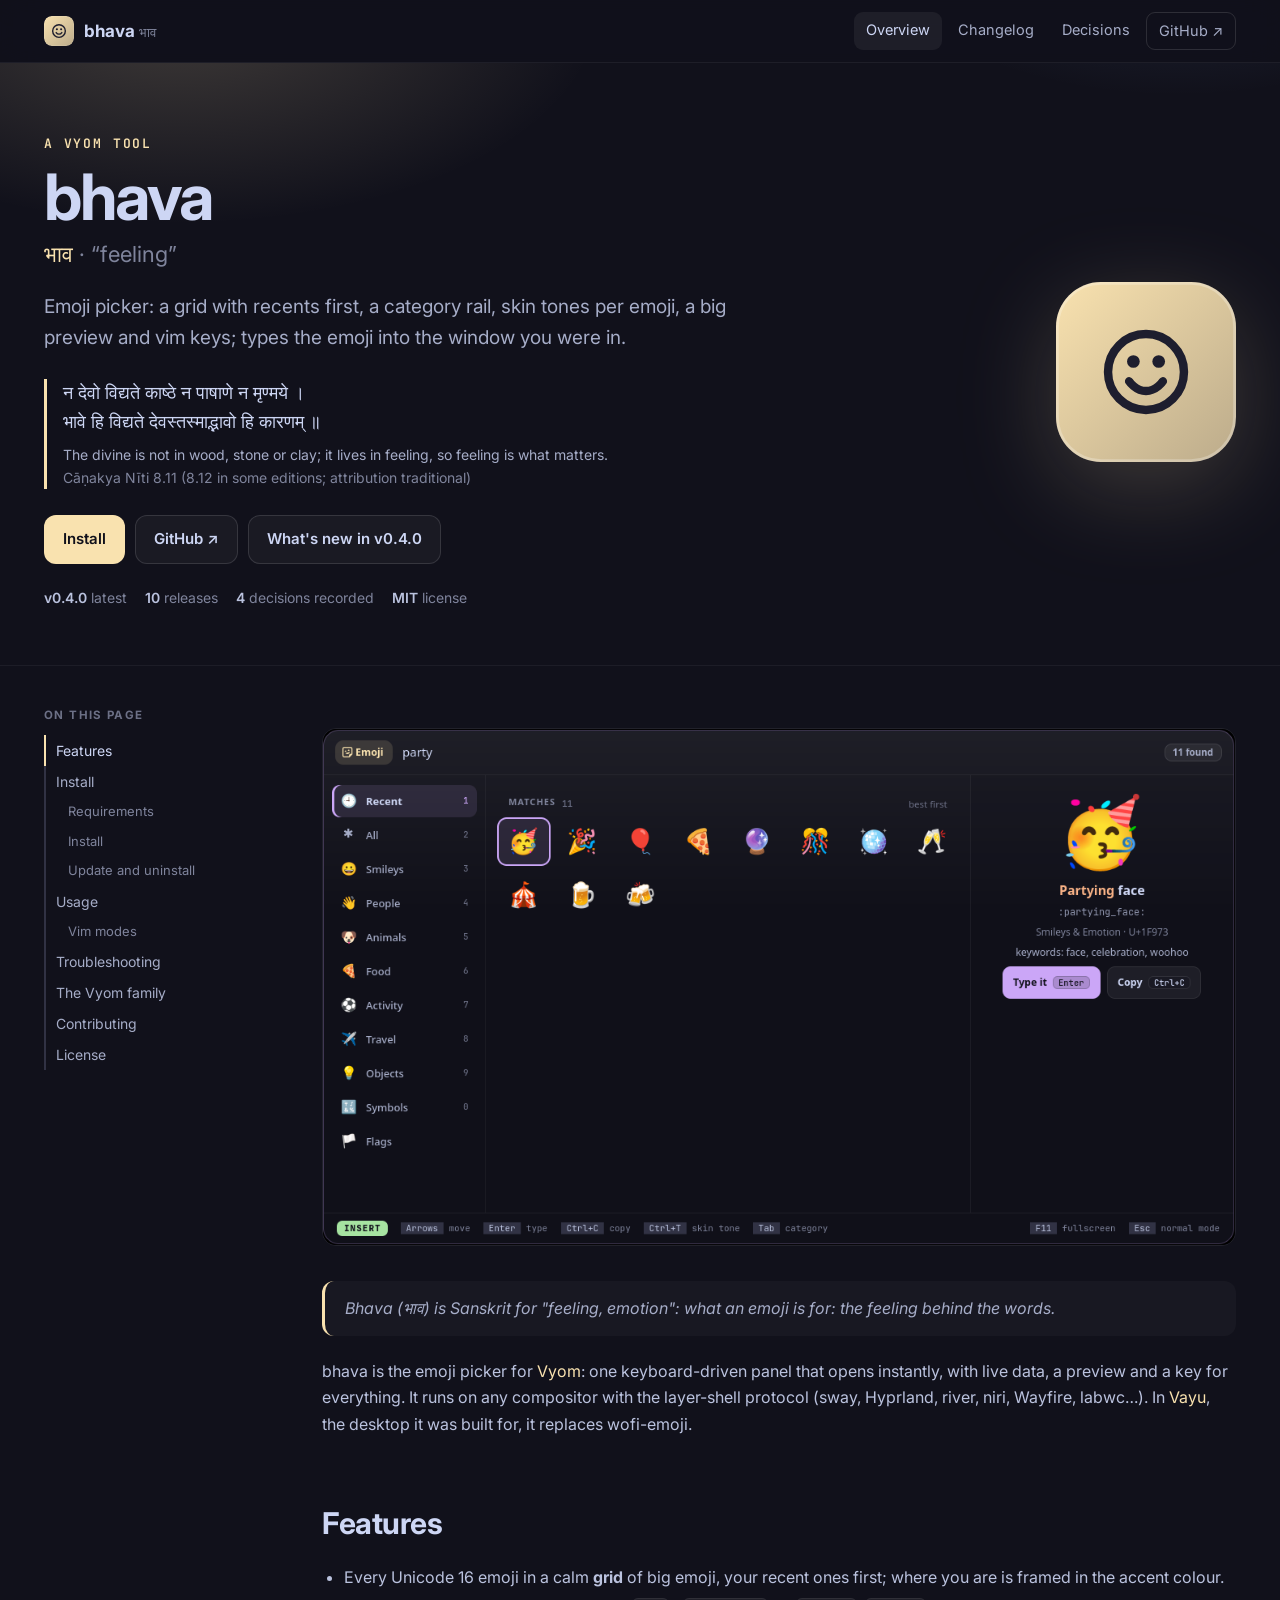
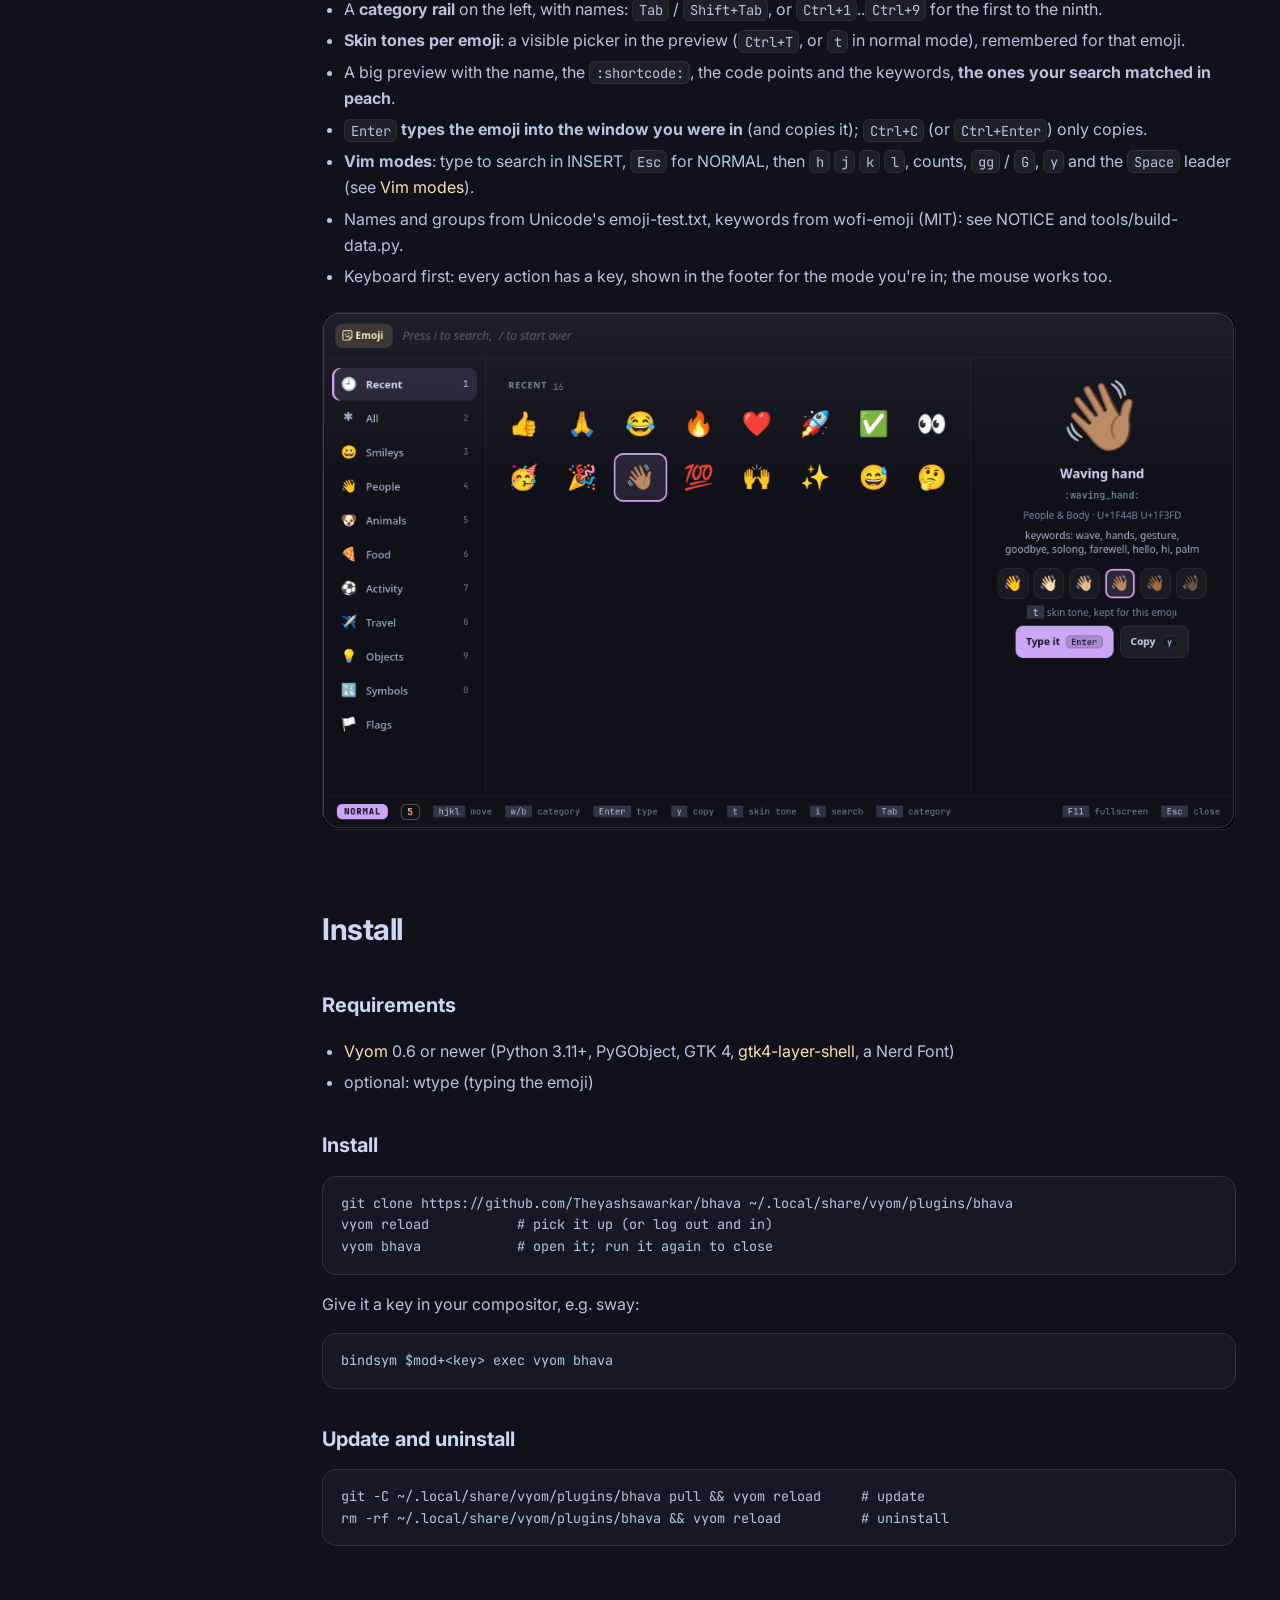
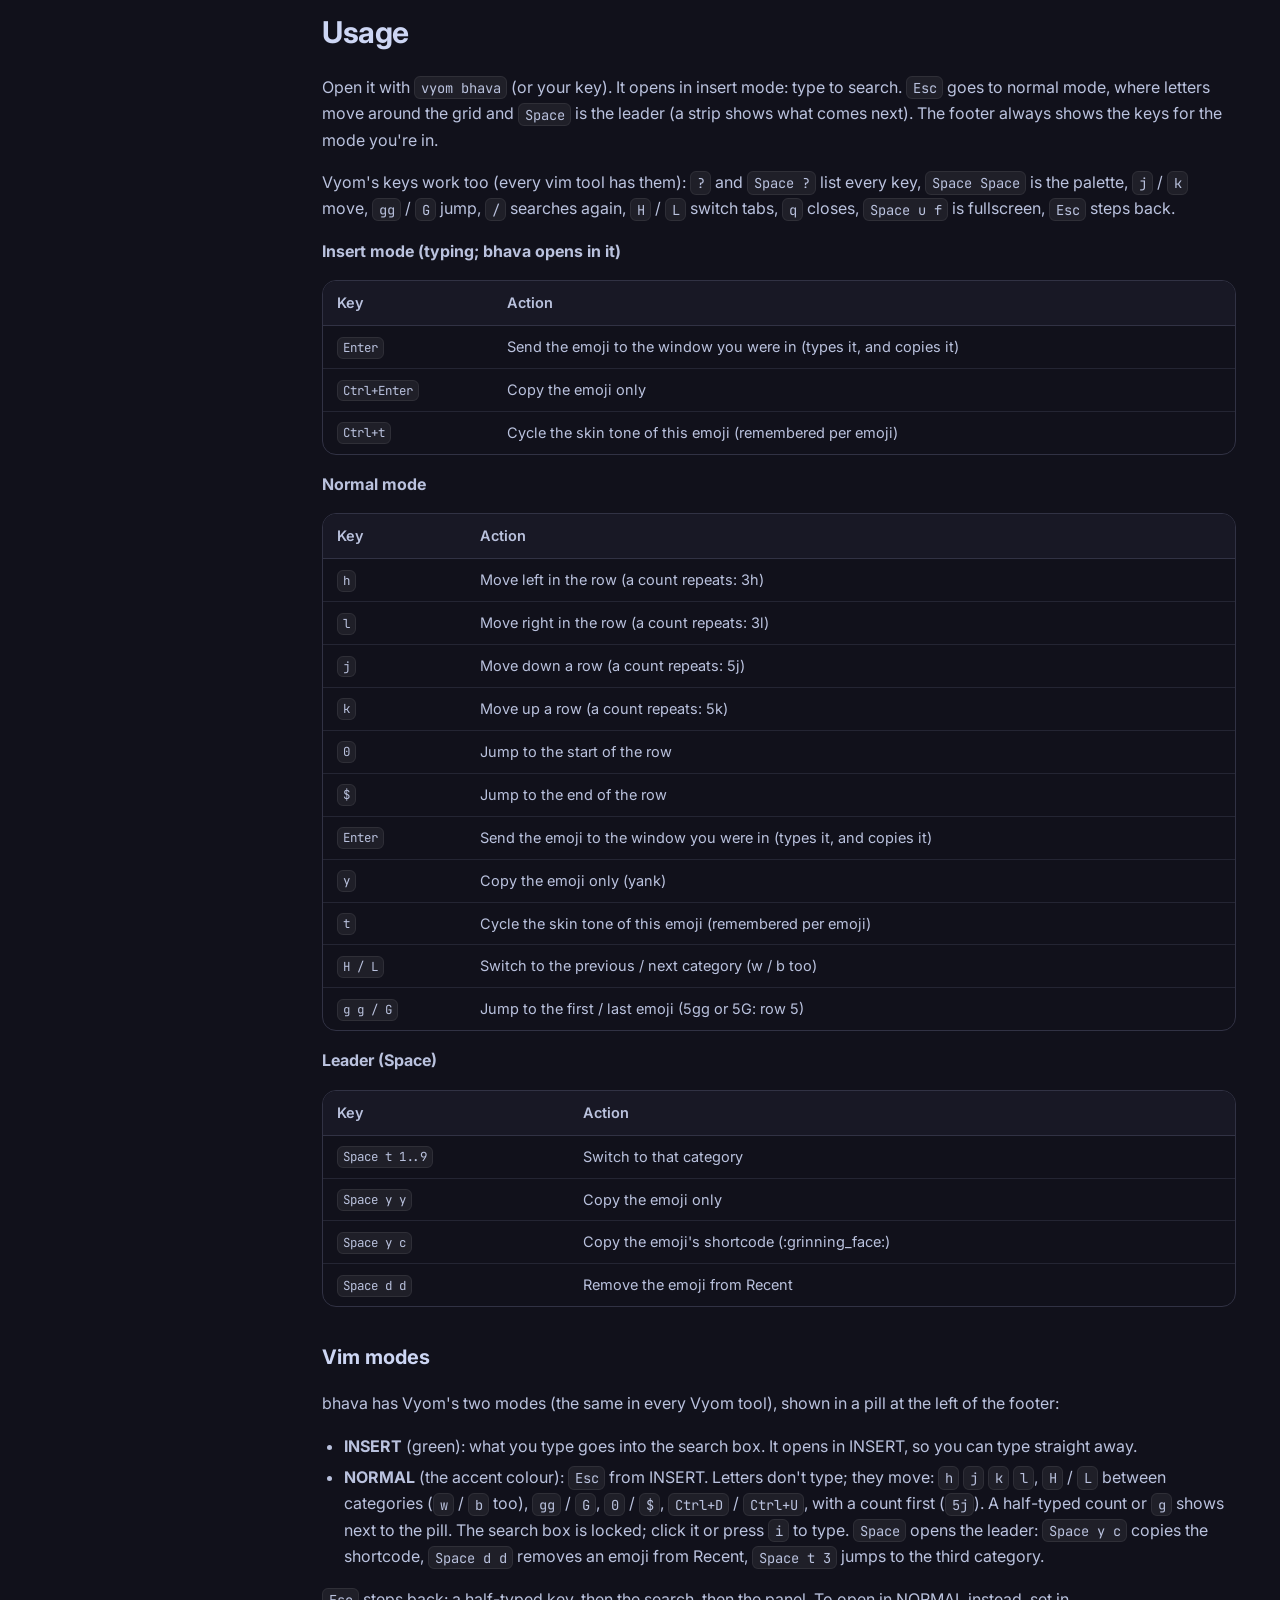
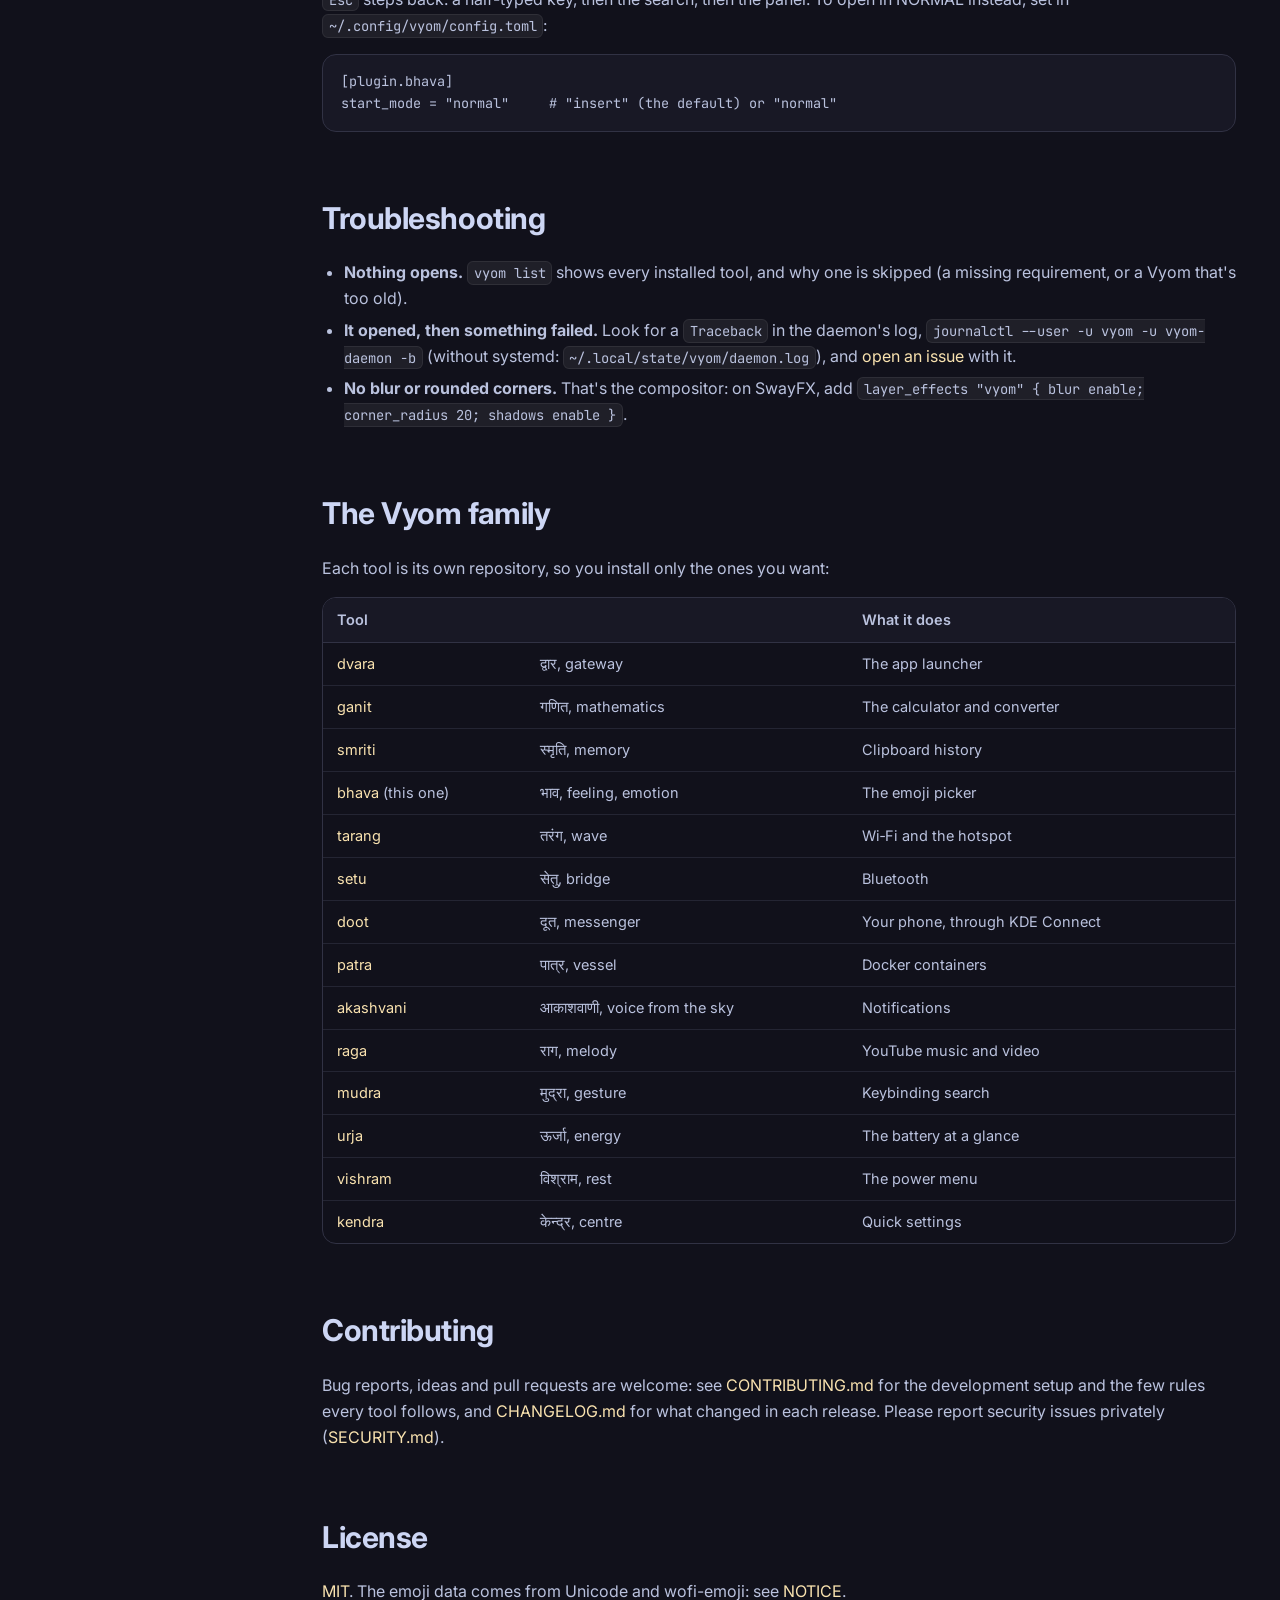
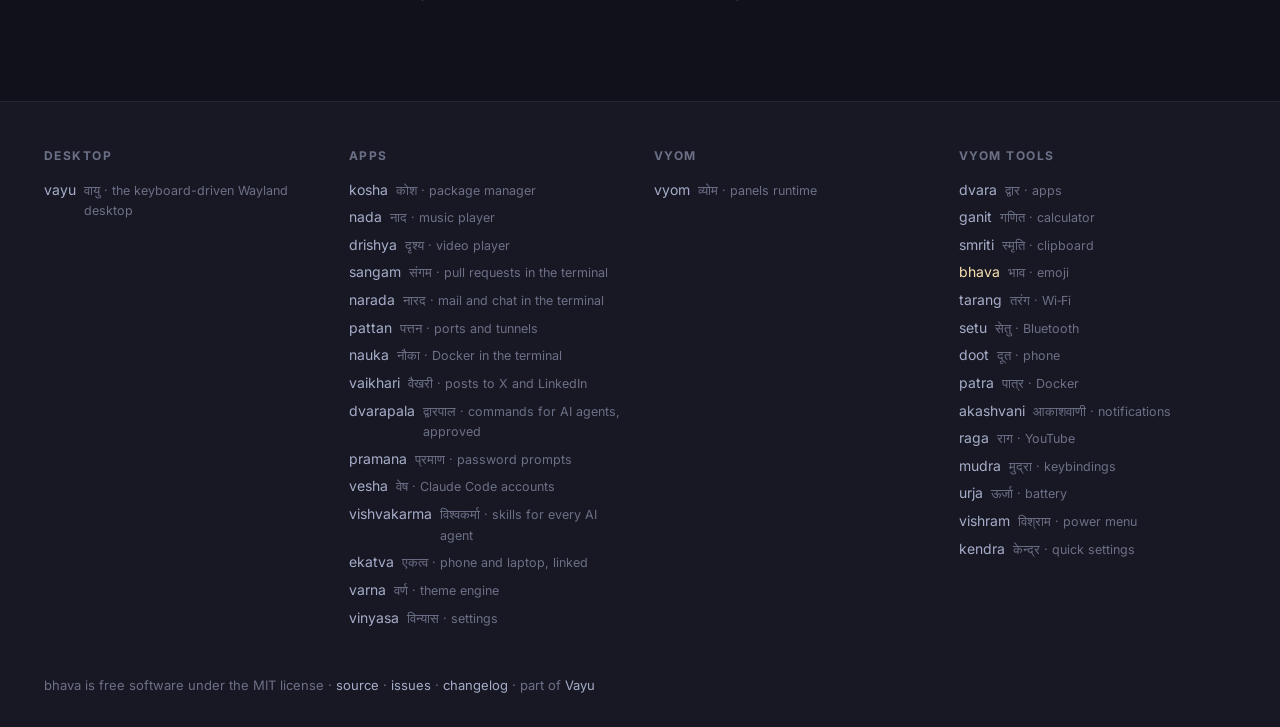
==== docs/index.html @ da2961ba "v0.4.0: vim keys on Vyom 0.7: H/L categories, Space y c shortcode, a side rail without widget surger" ====
<!doctype html>
<html lang="en">
<head>
<meta charset="utf-8">
<meta name="viewport" content="width=device-width, initial-scale=1">
<title>bhava · Emoji picker: a grid with recents first, a category rail, skin tones per emoji, a big preview and vim keys; types the emoji into the window you were in.</title>
<meta name="description" content="Emoji picker: a grid with recents first, a category rail, skin tones per emoji, a big preview and vim keys; types the emoji into the window you were in.">
<meta property="og:title" content="bhava · Emoji picker: a grid with recents first, a category rail, skin tones per emoji, a big preview and vim keys; types the emoji into the window you were in.">
<meta property="og:description" content="Emoji picker: a grid with recents first, a category rail, skin tones per emoji, a big preview and vim keys; types the emoji into the window you were in.">
<meta name="theme-color" content="#11111b">
<link rel="icon" href="assets/logo.svg" type="image/svg+xml">
<link rel="preconnect" href="https://fonts.googleapis.com">
<link href="https://fonts.googleapis.com/css2?family=Inter:wght@400;500;600;700;800&family=JetBrains+Mono:wght@400;600&display=swap" rel="stylesheet">
<link rel="stylesheet" href="assets/site.css">
<style>:root{--accent:#f9e2af;--glow:#f9e2af33}</style>
</head>
<body>
<header class="top"><div class="in">
<a class="brand" href="index.html"><img src="assets/logo.svg" alt=""><span>bhava <small>भाव</small></span></a>
<nav><a href="index.html" class="on">Overview</a><a href="changelog.html" class="">Changelog</a><a href="adr/index.html" class=" hide">Decisions</a><a class="gh" href="https://github.com/Theyashsawarkar/bhava">GitHub ↗</a></nav></div></header>
<section class="hero"><div class="in"><div>
<div class="eyebrow">a Vyom tool</div>
<h1>bhava</h1>
<div class="sa">भाव <span>· “feeling”</span></div>
<p class="lead">Emoji picker: a grid with recents first, a category rail, skin tones per emoji, a big preview and vim keys; types the emoji into the window you were in.</p>
<figure class="shloka"><p lang="sa">न देवो विद्यते काष्ठे न पाषाणे न मृण्मये ।<br>भावे हि विद्यते देवस्तस्माद्भावो हि कारणम् ॥</p><figcaption>The divine is not in wood, stone or clay; it lives in feeling, so feeling is what matters. <cite>Cāṇakya Nīti 8.11 (8.12 in some editions; attribution traditional)</cite></figcaption></figure>
<div class="cta"><a class="btn primary" href="#install">Install</a><a class="btn" href="https://github.com/Theyashsawarkar/bhava">GitHub ↗</a>
<a class="btn" href="changelog.html">What's new in v0.4.0</a></div>
<div class="meta"><span><b>v0.4.0</b> latest</span><span><b>10</b> releases</span><span><b>4</b> decisions recorded</span><span><b>MIT</b> license</span></div>
</div><img class="logo" src="assets/logo.svg" alt="bhava logo"></div></section>
<div class="wrap"><aside class="toc"><b>On this page</b><a class="l2" href="#features">Features</a><a class="l2" href="#install">Install</a><a class="l3" href="#requirements">Requirements</a><a class="l3" href="#install">Install</a><a class="l3" href="#update-and-uninstall">Update and uninstall</a><a class="l2" href="#usage">Usage</a><a class="l3" href="#vim-modes">Vim modes</a><a class="l2" href="#troubleshooting">Troubleshooting</a><a class="l2" href="#the-vyom-family">The Vyom family</a><a class="l2" href="#contributing">Contributing</a><a class="l2" href="#license">License</a></aside><article>
<p align="center">
  <img alt="bhava: emoji panel" src="assets/screenshots/bhava.png" width="100%">
</p>
<blockquote><p><em>Bhava</em> (भाव) is Sanskrit for "feeling, emotion": what an emoji is for: the feeling behind the words.</p></blockquote>
<p>bhava is the emoji picker for <a href="https://github.com/Theyashsawarkar/vyom">Vyom</a>: one keyboard-driven panel that opens instantly, with live data, a preview and a key for everything. It runs on any compositor with the layer-shell protocol (sway, Hyprland, river, niri, Wayfire, labwc…). In <a href="https://github.com/Theyashsawarkar/vayu">Vayu</a>, the desktop it was built for, it replaces wofi-emoji.</p>
<h2 id="features"><a class="anchor" href="#features">#</a>Features</h2>
<ul><li>Every Unicode 16 emoji in a calm <strong>grid</strong> of big emoji, your recent ones first; where you are is framed in the accent colour.</li><li>A <strong>category rail</strong> on the left, with names: <code>Tab</code> / <code>Shift+Tab</code>, or <code>Ctrl+1</code>..<code>Ctrl+9</code> for the first to the ninth.</li><li><strong>Skin tones per emoji</strong>: a visible picker in the preview (<code>Ctrl+T</code>, or <code>t</code> in normal mode), remembered for that emoji.</li><li>A big preview with the name, the <code>:shortcode:</code>, the code points and the keywords, <strong>the ones your search matched in peach</strong>.</li><li><code>Enter</code> <strong>types the emoji into the window you were in</strong> (and copies it); <code>Ctrl+C</code> (or <code>Ctrl+Enter</code>) only copies.</li><li><strong>Vim modes</strong>: type to search in INSERT, <code>Esc</code> for NORMAL, then <code>h</code> <code>j</code> <code>k</code> <code>l</code>, counts, <code>gg</code> / <code>G</code>, <code>y</code> and the <code>Space</code> leader (see <a href="#vim-modes">Vim modes</a>).</li><li>Names and groups from Unicode's emoji-test.txt, keywords from wofi-emoji (MIT): see NOTICE and tools/build-data.py.</li><li>Keyboard first: every action has a key, shown in the footer for the mode you're in; the mouse works too.</li></ul>
<p align="center">
  <img alt="bhava in normal mode: the waving hand selected, its skin-tone picker and a count of 5 pending" src="assets/screenshots/bhava-normal.png" width="100%">
</p>
<h2 id="install"><a class="anchor" href="#install">#</a>Install</h2>
<h3 id="requirements"><a class="anchor" href="#requirements">#</a>Requirements</h3>
<ul><li><a href="https://github.com/Theyashsawarkar/vyom">Vyom</a> 0.6 or newer (Python 3.11+, PyGObject, GTK 4, <a href="https://github.com/wmww/gtk4-layer-shell">gtk4-layer-shell</a>, a Nerd Font)</li><li>optional: wtype (typing the emoji)</li></ul>
<h3 id="install"><a class="anchor" href="#install">#</a>Install</h3>
<pre class="code" data-lang="sh"><code>git clone https://github.com/Theyashsawarkar/bhava ~/.local/share/vyom/plugins/bhava
vyom reload           # pick it up (or log out and in)
vyom bhava            # open it; run it again to close</code></pre>
<p>Give it a key in your compositor, e.g. sway:</p>
<pre class="code" data-lang="sh"><code>bindsym $mod+&lt;key&gt; exec vyom bhava</code></pre>
<h3 id="update-and-uninstall"><a class="anchor" href="#update-and-uninstall">#</a>Update and uninstall</h3>
<pre class="code" data-lang="sh"><code>git -C ~/.local/share/vyom/plugins/bhava pull &amp;&amp; vyom reload     # update
rm -rf ~/.local/share/vyom/plugins/bhava &amp;&amp; vyom reload          # uninstall</code></pre>
<h2 id="usage"><a class="anchor" href="#usage">#</a>Usage</h2>
<p>Open it with <code>vyom bhava</code> (or your key). It opens in insert mode: type to search. <code>Esc</code> goes to normal mode, where letters move around the grid and <code>Space</code> is the leader (a strip shows what comes next). The footer always shows the keys for the mode you're in.</p>
<!-- KEYS (generated by scripts/keybinds.py from bhava/vim.py) -->
<p>Vyom's keys work too (every vim tool has them): <code>?</code> and <code>Space ?</code> list every key, <code>Space Space</code> is the palette, <code>j</code> / <code>k</code> move, <code>gg</code> / <code>G</code> jump, <code>/</code> searches again, <code>H</code> / <code>L</code> switch tabs, <code>q</code> closes, <code>Space u f</code> is fullscreen, <code>Esc</code> steps back.</p>
<p><strong>Insert mode (typing; bhava opens in it)</strong></p>
<div class="table"><table><thead><tr><th>Key</th><th>Action</th></tr></thead><tbody><tr><td><code>Enter</code></td><td>Send the emoji to the window you were in (types it, and copies it)</td></tr><tr><td><code>Ctrl+Enter</code></td><td>Copy the emoji only</td></tr><tr><td><code>Ctrl+t</code></td><td>Cycle the skin tone of this emoji (remembered per emoji)</td></tr></tbody></table></div>
<p><strong>Normal mode</strong></p>
<div class="table"><table><thead><tr><th>Key</th><th>Action</th></tr></thead><tbody><tr><td><code>h</code></td><td>Move left in the row (a count repeats: 3h)</td></tr><tr><td><code>l</code></td><td>Move right in the row (a count repeats: 3l)</td></tr><tr><td><code>j</code></td><td>Move down a row (a count repeats: 5j)</td></tr><tr><td><code>k</code></td><td>Move up a row (a count repeats: 5k)</td></tr><tr><td><code>0</code></td><td>Jump to the start of the row</td></tr><tr><td><code>$</code></td><td>Jump to the end of the row</td></tr><tr><td><code>Enter</code></td><td>Send the emoji to the window you were in (types it, and copies it)</td></tr><tr><td><code>y</code></td><td>Copy the emoji only (yank)</td></tr><tr><td><code>t</code></td><td>Cycle the skin tone of this emoji (remembered per emoji)</td></tr><tr><td><code>H / L</code></td><td>Switch to the previous / next category (w / b too)</td></tr><tr><td><code>g g / G</code></td><td>Jump to the first / last emoji (5gg or 5G: row 5)</td></tr></tbody></table></div>
<p><strong>Leader (Space)</strong></p>
<div class="table"><table><thead><tr><th>Key</th><th>Action</th></tr></thead><tbody><tr><td><code>Space t 1..9</code></td><td>Switch to that category</td></tr><tr><td><code>Space y y</code></td><td>Copy the emoji only</td></tr><tr><td><code>Space y c</code></td><td>Copy the emoji's shortcode (:grinning_face:)</td></tr><tr><td><code>Space d d</code></td><td>Remove the emoji from Recent</td></tr></tbody></table></div>
<!-- END KEYS -->
<h3 id="vim-modes"><a class="anchor" href="#vim-modes">#</a>Vim modes</h3>
<p>bhava has Vyom's two modes (the same in every Vyom tool), shown in a pill at the left of the footer:</p>
<ul><li><strong>INSERT</strong> (green): what you type goes into the search box. It opens in INSERT, so you can type straight away.</li><li><strong>NORMAL</strong> (the accent colour): <code>Esc</code> from INSERT. Letters don't type; they move: <code>h</code> <code>j</code> <code>k</code> <code>l</code>, <code>H</code> / <code>L</code> between categories (<code>w</code> / <code>b</code> too), <code>gg</code> / <code>G</code>, <code>0</code> / <code>$</code>, <code>Ctrl+D</code> / <code>Ctrl+U</code>, with a count first (<code>5j</code>). A half-typed count or <code>g</code> shows next to the pill. The search box is locked; click it or press <code>i</code> to type. <code>Space</code> opens the leader: <code>Space y c</code> copies the shortcode, <code>Space d d</code> removes an emoji from Recent, <code>Space t 3</code> jumps to the third category.</li></ul>
<p><code>Esc</code> steps back: a half-typed key, then the search, then the panel. To open in NORMAL instead, set in <code>~/.config/vyom/config.toml</code>:</p>
<pre class="code" data-lang="toml"><code>[plugin.bhava]
start_mode = &quot;normal&quot;     # &quot;insert&quot; (the default) or &quot;normal&quot;</code></pre>
<h2 id="troubleshooting"><a class="anchor" href="#troubleshooting">#</a>Troubleshooting</h2>
<ul><li><strong>Nothing opens.</strong> <code>vyom list</code> shows every installed tool, and why one is skipped (a missing requirement, or a Vyom that's too old).</li><li><strong>It opened, then something failed.</strong> Look for a <code>Traceback</code> in the daemon's log, <code>journalctl --user -u vyom -u vyom-daemon -b</code> (without systemd: <code>~/.local/state/vyom/daemon.log</code>), and <a href="https://github.com/Theyashsawarkar/bhava/issues/new/choose">open an issue</a> with it.</li><li><strong>No blur or rounded corners.</strong> That's the compositor: on SwayFX, add <code>layer_effects &quot;vyom&quot; { blur enable; corner_radius 20; shadows enable }</code>.</li></ul>
<h2 id="the-vyom-family"><a class="anchor" href="#the-vyom-family">#</a>The Vyom family</h2>
<p>Each tool is its own repository, so you install only the ones you want:</p>
<div class="table"><table><thead><tr><th>Tool</th><th></th><th>What it does</th></tr></thead><tbody><tr><td><a href="https://github.com/Theyashsawarkar/dvara">dvara</a></td><td>द्वार, gateway</td><td>The app launcher</td></tr><tr><td><a href="https://github.com/Theyashsawarkar/ganit">ganit</a></td><td>गणित, mathematics</td><td>The calculator and converter</td></tr><tr><td><a href="https://github.com/Theyashsawarkar/smriti">smriti</a></td><td>स्मृति, memory</td><td>Clipboard history</td></tr><tr><td><a href="https://github.com/Theyashsawarkar/bhava">bhava</a> (this one)</td><td>भाव, feeling, emotion</td><td>The emoji picker</td></tr><tr><td><a href="https://github.com/Theyashsawarkar/tarang">tarang</a></td><td>तरंग, wave</td><td>Wi‑Fi and the hotspot</td></tr><tr><td><a href="https://github.com/Theyashsawarkar/setu">setu</a></td><td>सेतु, bridge</td><td>Bluetooth</td></tr><tr><td><a href="https://github.com/Theyashsawarkar/doot">doot</a></td><td>दूत, messenger</td><td>Your phone, through KDE Connect</td></tr><tr><td><a href="https://github.com/Theyashsawarkar/patra">patra</a></td><td>पात्र, vessel</td><td>Docker containers</td></tr><tr><td><a href="https://github.com/Theyashsawarkar/akashvani">akashvani</a></td><td>आकाशवाणी, voice from the sky</td><td>Notifications</td></tr><tr><td><a href="https://github.com/Theyashsawarkar/raga">raga</a></td><td>राग, melody</td><td>YouTube music and video</td></tr><tr><td><a href="https://github.com/Theyashsawarkar/mudra">mudra</a></td><td>मुद्रा, gesture</td><td>Keybinding search</td></tr><tr><td><a href="https://github.com/Theyashsawarkar/urja">urja</a></td><td>ऊर्जा, energy</td><td>The battery at a glance</td></tr><tr><td><a href="https://github.com/Theyashsawarkar/vishram">vishram</a></td><td>विश्राम, rest</td><td>The power menu</td></tr><tr><td><a href="https://github.com/Theyashsawarkar/kendra">kendra</a></td><td>केन्द्र, centre</td><td>Quick settings</td></tr></tbody></table></div>
<h2 id="contributing"><a class="anchor" href="#contributing">#</a>Contributing</h2>
<p>Bug reports, ideas and pull requests are welcome: see <a href="https://github.com/Theyashsawarkar/bhava/blob/main/CONTRIBUTING.md">CONTRIBUTING.md</a> for the development setup and the few rules every tool follows, and <a href="changelog.html">CHANGELOG.md</a> for what changed in each release. Please report security issues privately (<a href="https://github.com/Theyashsawarkar/bhava/blob/main/SECURITY.md">SECURITY.md</a>).</p>
<h2 id="license"><a class="anchor" href="#license">#</a>License</h2>
<p><a href="https://github.com/Theyashsawarkar/bhava/blob/main/LICENSE">MIT</a>. The emoji data comes from Unicode and wofi-emoji: see <a href="https://github.com/Theyashsawarkar/bhava/blob/main/NOTICE">NOTICE</a>.</p>
</article></div>
<footer><div class="in"><div><h4>Desktop</h4><a href="https://theyashsawarkar.github.io/vayu/" class="">vayu <span>वायु · the keyboard-driven Wayland desktop</span></a></div><div><h4>Apps</h4><a href="https://theyashsawarkar.github.io/kosha/" class="">kosha <span>कोश · package manager</span></a><a href="https://theyashsawarkar.github.io/nada/" class="">nada <span>नाद · music player</span></a><a href="https://theyashsawarkar.github.io/drishya/" class="">drishya <span>दृश्य · video player</span></a><a href="https://theyashsawarkar.github.io/sangam/" class="">sangam <span>संगम · pull requests in the terminal</span></a><a href="https://theyashsawarkar.github.io/narada/" class="">narada <span>नारद · mail and chat in the terminal</span></a><a href="https://theyashsawarkar.github.io/pattan/" class="">pattan <span>पत्तन · ports and tunnels</span></a><a href="https://theyashsawarkar.github.io/nauka/" class="">nauka <span>नौका · Docker in the terminal</span></a><a href="https://theyashsawarkar.github.io/vaikhari/" class="">vaikhari <span>वैखरी · posts to X and LinkedIn</span></a><a href="https://theyashsawarkar.github.io/dvarapala/" class="">dvarapala <span>द्वारपाल · commands for AI agents, approved</span></a><a href="https://theyashsawarkar.github.io/pramana/" class="">pramana <span>प्रमाण · password prompts</span></a><a href="https://theyashsawarkar.github.io/vesha/" class="">vesha <span>वेष · Claude Code accounts</span></a><a href="https://theyashsawarkar.github.io/vishvakarma/" class="">vishvakarma <span>विश्वकर्मा · skills for every AI agent</span></a><a href="https://theyashsawarkar.github.io/ekatva/" class="">ekatva <span>एकत्व · phone and laptop, linked</span></a><a href="https://theyashsawarkar.github.io/varna/" class="">varna <span>वर्ण · theme engine</span></a><a href="https://theyashsawarkar.github.io/vinyasa/" class="">vinyasa <span>विन्यास · settings</span></a></div><div><h4>Vyom</h4><a href="https://theyashsawarkar.github.io/vyom/" class="">vyom <span>व्योम · panels runtime</span></a></div><div><h4>Vyom tools</h4><a href="https://theyashsawarkar.github.io/dvara/" class="">dvara <span>द्वार · apps</span></a><a href="https://theyashsawarkar.github.io/ganit/" class="">ganit <span>गणित · calculator</span></a><a href="https://theyashsawarkar.github.io/smriti/" class="">smriti <span>स्मृति · clipboard</span></a><a href="https://theyashsawarkar.github.io/bhava/" class="me">bhava <span>भाव · emoji</span></a><a href="https://theyashsawarkar.github.io/tarang/" class="">tarang <span>तरंग · Wi‑Fi</span></a><a href="https://theyashsawarkar.github.io/setu/" class="">setu <span>सेतु · Bluetooth</span></a><a href="https://theyashsawarkar.github.io/doot/" class="">doot <span>दूत · phone</span></a><a href="https://theyashsawarkar.github.io/patra/" class="">patra <span>पात्र · Docker</span></a><a href="https://theyashsawarkar.github.io/akashvani/" class="">akashvani <span>आकाशवाणी · notifications</span></a><a href="https://theyashsawarkar.github.io/raga/" class="">raga <span>राग · YouTube</span></a><a href="https://theyashsawarkar.github.io/mudra/" class="">mudra <span>मुद्रा · keybindings</span></a><a href="https://theyashsawarkar.github.io/urja/" class="">urja <span>ऊर्जा · battery</span></a><a href="https://theyashsawarkar.github.io/vishram/" class="">vishram <span>विश्राम · power menu</span></a><a href="https://theyashsawarkar.github.io/kendra/" class="">kendra <span>केन्द्र · quick settings</span></a></div></div>
<div class="bottom">bhava is free software under the MIT license · <a href="https://github.com/Theyashsawarkar/bhava">source</a> · <a href="https://github.com/Theyashsawarkar/bhava/issues">issues</a> · <a href="changelog.html">changelog</a> · part of <a href="https://theyashsawarkar.github.io/vayu/">Vayu</a></div></footer>
<script>
document.querySelectorAll('pre.code').forEach(p=>{const b=document.createElement('button');b.className='copy';b.textContent='Copy';
b.onclick=()=>{navigator.clipboard.writeText(p.innerText.replace(/^Copy/,'')).then(()=>{b.textContent='Copied';setTimeout(()=>b.textContent='Copy',1200)})};p.appendChild(b)});
const links=[...document.querySelectorAll('.toc a')];if(links.length){const hs=links.map(a=>document.getElementById(a.hash.slice(1))).filter(Boolean);
const on=()=>{let cur=hs[0];for(const h of hs){if(h.getBoundingClientRect().top<120)cur=h}links.forEach(a=>a.classList.toggle('on',cur&&a.hash==='#'+cur.id))};
addEventListener('scroll',on,{passive:true});on()}
</script>
</body>
</html>
---- docs/assets/site.css ----
:root{--crust:#11111b;--mantle:#181825;--base:#1e1e2e;--s0:#313244;--s1:#45475a;--ov0:#6c7086;--ov1:#7f849c;
--sub0:#a6adc8;--sub1:#bac2de;--text:#cdd6f4;--mauve:#cba6f7;--green:#a6e3a1;--peach:#fab387;--red:#f38ba8;--blue:#89b4fa;
--ui:"Inter","Segoe UI",system-ui,sans-serif;--mono:"JetBrains Mono","JetBrainsMono Nerd Font",ui-monospace,monospace}
*{box-sizing:border-box}html{scroll-behavior:smooth;scroll-padding-top:76px}
body{margin:0;background:var(--crust);color:var(--text);font:16px/1.65 var(--ui);-webkit-font-smoothing:antialiased}
a{color:var(--accent);text-decoration:none}a:hover{text-decoration:underline}
code{font:.86em var(--mono);background:rgba(255,255,255,.06);border:1px solid rgba(255,255,255,.07);padding:.12em .4em;border-radius:6px;color:var(--sub1)}
img{max-width:100%;height:auto}
/* nav */
.top{position:sticky;top:0;z-index:20;backdrop-filter:blur(18px) saturate(1.4);-webkit-backdrop-filter:blur(18px) saturate(1.4);
background:rgba(17,17,27,.72);border-bottom:1px solid rgba(255,255,255,.06)}
.top .in{max-width:1240px;margin:0 auto;padding:12px 24px;display:flex;align-items:center;gap:22px}
.brand{display:flex;align-items:center;gap:10px;font-weight:700;font-size:17px;color:var(--text)}
.brand img{width:30px;height:30px;border-radius:8px}.brand small{font-weight:500;color:var(--ov1);font-size:13px}
.top nav{display:flex;gap:4px;margin-left:auto;flex-wrap:wrap}
.top nav a{color:var(--sub0);padding:6px 12px;border-radius:9px;font-size:14.5px}
.top nav a:hover,.top nav a.on{background:rgba(255,255,255,.06);color:var(--text);text-decoration:none}
.top nav a.gh{border:1px solid rgba(255,255,255,.12)}
/* hero */
.hero{position:relative;overflow:hidden;border-bottom:1px solid rgba(255,255,255,.05)}
.hero:before{content:"";position:absolute;inset:-40% -10% auto;height:640px;
background:radial-gradient(600px 300px at 20% 30%,var(--glow),transparent 70%),radial-gradient(500px 300px at 85% 10%,rgba(137,180,250,.18),transparent 70%);pointer-events:none}
.hero .in{position:relative;max-width:1240px;margin:0 auto;padding:72px 24px 56px;display:grid;grid-template-columns:minmax(0,1fr) auto;gap:40px;align-items:center}
.eyebrow{font:600 13px var(--mono);letter-spacing:.14em;text-transform:uppercase;color:var(--accent)}
.hero h1{font-size:clamp(40px,6vw,64px);line-height:1.04;margin:12px 0 6px;letter-spacing:-.03em}
.hero .sa{font-size:22px;color:var(--accent);margin-bottom:18px}.hero .sa span{color:var(--ov1)}
.hero .shloka{margin:0 0 26px;padding-left:16px;border-left:3px solid var(--accent);max-width:720px}.hero .shloka p{margin:0 0 6px;font-size:18px;line-height:1.6;color:var(--text)}.hero .shloka figcaption{font-size:14px;color:var(--sub0)}.hero .shloka cite{color:var(--ov1);font-style:normal;white-space:nowrap}
.hero p.lead{font-size:19px;color:var(--sub0);max-width:720px;margin:0 0 26px}
.cta{display:flex;gap:10px;flex-wrap:wrap}
.btn{display:inline-flex;align-items:center;gap:8px;padding:11px 18px;border-radius:12px;font-weight:600;font-size:15px;border:1px solid rgba(255,255,255,.12);color:var(--text);background:rgba(255,255,255,.04)}
.btn:hover{text-decoration:none;background:rgba(255,255,255,.08)}
.btn.primary{background:var(--accent);color:var(--crust);border-color:transparent}.btn.primary:hover{filter:brightness(1.06)}
.hero .logo{width:180px;height:180px;filter:drop-shadow(0 24px 48px var(--glow))}
.meta{display:flex;gap:18px;flex-wrap:wrap;margin-top:22px;color:var(--ov1);font-size:14px}.meta b{color:var(--sub1);font-weight:600}
/* layout */
.wrap{max-width:1240px;margin:0 auto;padding:40px 24px 80px;display:grid;grid-template-columns:230px minmax(0,1fr);gap:48px}
.toc{position:sticky;top:84px;align-self:start;max-height:calc(100vh - 100px);overflow:auto;font-size:14px;padding-right:6px}
.toc b{display:block;font-size:11.5px;letter-spacing:.12em;text-transform:uppercase;color:var(--ov0);margin:0 0 10px}
.toc a{display:block;color:var(--sub0);padding:4px 10px;border-left:2px solid var(--s0)}
.toc a.l3{padding-left:22px;font-size:13px;color:var(--ov1)}
.toc a:hover,.toc a.on{color:var(--text);border-left-color:var(--accent);text-decoration:none}
article{min-width:0}
article h2{font-size:30px;letter-spacing:-.015em;margin:56px 0 14px;padding-top:6px}
article h2:first-child{margin-top:0}
article h3{font-size:20px;margin:34px 0 10px}article h4{font-size:16px;margin:24px 0 8px;color:var(--sub1)}
article p,article li{color:var(--sub1)}
article .anchor{opacity:0;margin-left:-22px;width:22px;display:inline-block;color:var(--ov0)}
article h2:hover .anchor,article h3:hover .anchor{opacity:1;text-decoration:none}
article ul,article ol{padding-left:22px}article li{margin:5px 0}
article img{border-radius:14px;border:1px solid rgba(255,255,255,.07)}
article p[align=center]{text-align:center}article p[align=center] img{margin:6px 0}
article blockquote{margin:22px 0;padding:14px 20px;border-left:3px solid var(--accent);background:rgba(255,255,255,.03);border-radius:12px}
article blockquote p{margin:0;color:var(--sub0);font-style:italic}
pre.code{position:relative;background:var(--mantle);border:1px solid var(--s0);border-radius:14px;padding:16px 18px;overflow:auto;font:13.5px/1.6 var(--mono);color:var(--sub1)}
pre.code code{background:none;border:0;padding:0;font-size:inherit;color:inherit}
pre.code .copy{position:absolute;top:8px;right:8px;font:600 11px var(--ui);padding:4px 9px;border-radius:7px;border:1px solid var(--s1);background:var(--base);color:var(--sub0);cursor:pointer;opacity:0;transition:.15s}
pre.code:hover .copy{opacity:1}
.table{overflow:auto;margin:16px 0;border:1px solid var(--s0);border-radius:14px}
table{border-collapse:collapse;width:100%;font-size:14.5px}
th{text-align:left;background:var(--mantle);color:var(--sub1);font-weight:600;padding:10px 14px;border-bottom:1px solid var(--s0)}
td{padding:9px 14px;border-bottom:1px solid rgba(49,50,68,.6);color:var(--sub1);vertical-align:top}tr:last-child td{border-bottom:0}
td code{white-space:nowrap}
/* changelog */
.release{position:relative;padding:0 0 8px 28px;border-left:2px solid var(--s0);margin-left:6px}
.release:before{content:"";position:absolute;left:-7px;top:10px;width:12px;height:12px;border-radius:50%;background:var(--accent);box-shadow:0 0 0 4px var(--crust)}
.release h2{margin-top:0;font-size:24px}.release h2 .date{font:500 14px var(--mono);color:var(--ov1);margin-left:10px}
.release .tag{font:600 12px var(--mono);padding:2px 8px;border-radius:7px;background:rgba(255,255,255,.06);color:var(--accent);margin-left:8px;vertical-align:3px}
/* adr */
.cards{display:grid;grid-template-columns:repeat(auto-fill,minmax(300px,1fr));gap:14px;margin:18px 0}
.card{display:block;background:var(--mantle);border:1px solid var(--s0);border-radius:16px;padding:18px 20px;color:var(--text)}
.card:hover{border-color:var(--accent);text-decoration:none;transform:translateY(-1px)}
.card .n{font:600 12px var(--mono);color:var(--accent)}.card h3{margin:6px 0 6px;font-size:17px}.card p{margin:0;color:var(--sub0);font-size:14px}
.status{display:inline-block;font:600 11px var(--mono);padding:2px 8px;border-radius:7px;background:rgba(166,227,161,.14);color:var(--green);text-transform:uppercase;letter-spacing:.06em}
.status.superseded,.status.deprecated{background:rgba(250,179,135,.14);color:var(--peach)}.status.proposed{background:rgba(137,180,250,.14);color:var(--blue)}
/* footer */
footer{border-top:1px solid rgba(255,255,255,.06);background:var(--mantle)}
footer .in{max-width:1240px;margin:0 auto;padding:44px 24px;display:grid;grid-template-columns:repeat(auto-fit,minmax(200px,1fr));gap:28px}
footer h4{margin:0 0 10px;font-size:12px;letter-spacing:.12em;text-transform:uppercase;color:var(--ov0)}
footer a{display:flex;gap:8px;align-items:baseline;color:var(--sub0);font-size:14px;padding:2px 0}footer a span{color:var(--ov0);font-size:12.5px}
footer a.me{color:var(--accent)}
footer .bottom{max-width:1240px;margin:0 auto;padding:0 24px 30px;color:var(--ov0);font-size:13px}
footer .bottom a{display:inline;padding:0;font-size:13px}
@media(max-width:900px){.wrap{grid-template-columns:1fr}.toc{display:none}.hero .in{grid-template-columns:1fr}.hero .logo{width:110px;height:110px;order:-1}
.top nav a:not(.gh){padding:6px 8px}}
@media(max-width:560px){.top nav a.hide{display:none}.hero .in{padding:44px 16px 36px}.wrap{padding:28px 16px 60px}}
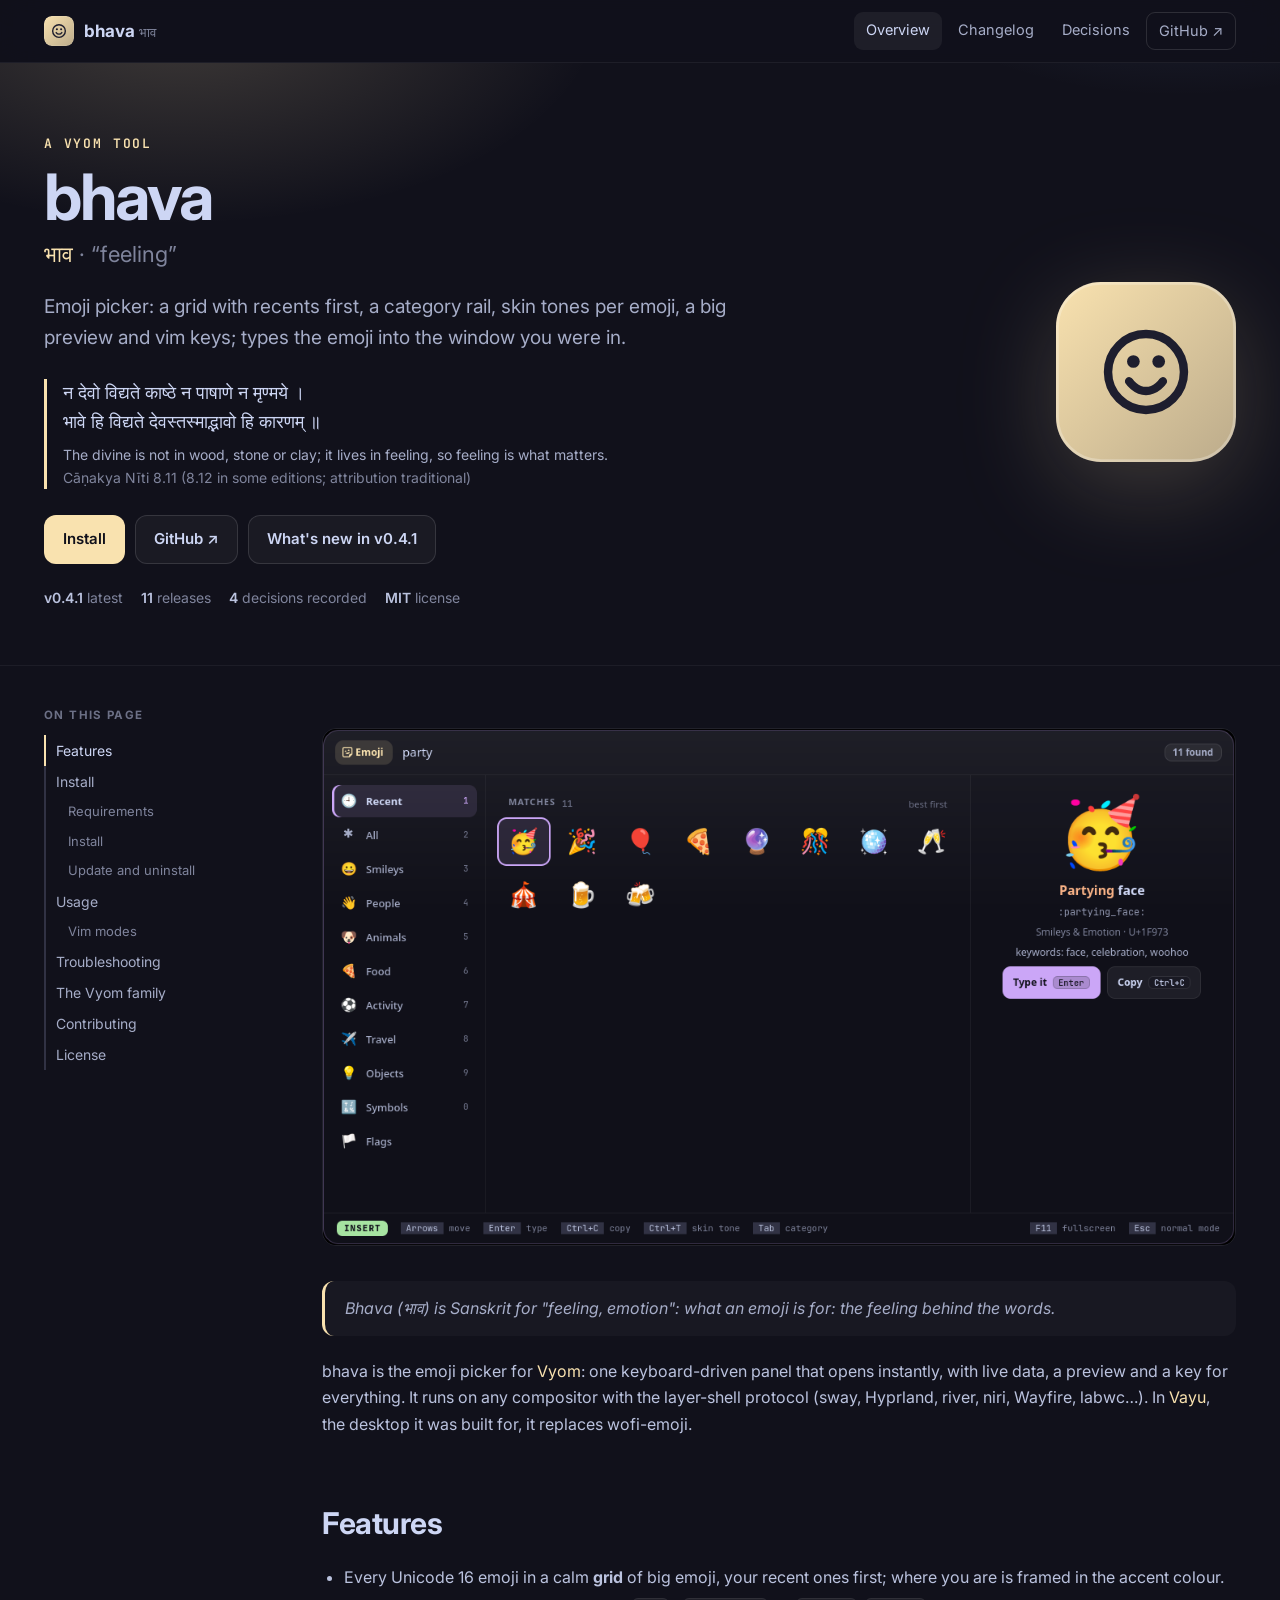
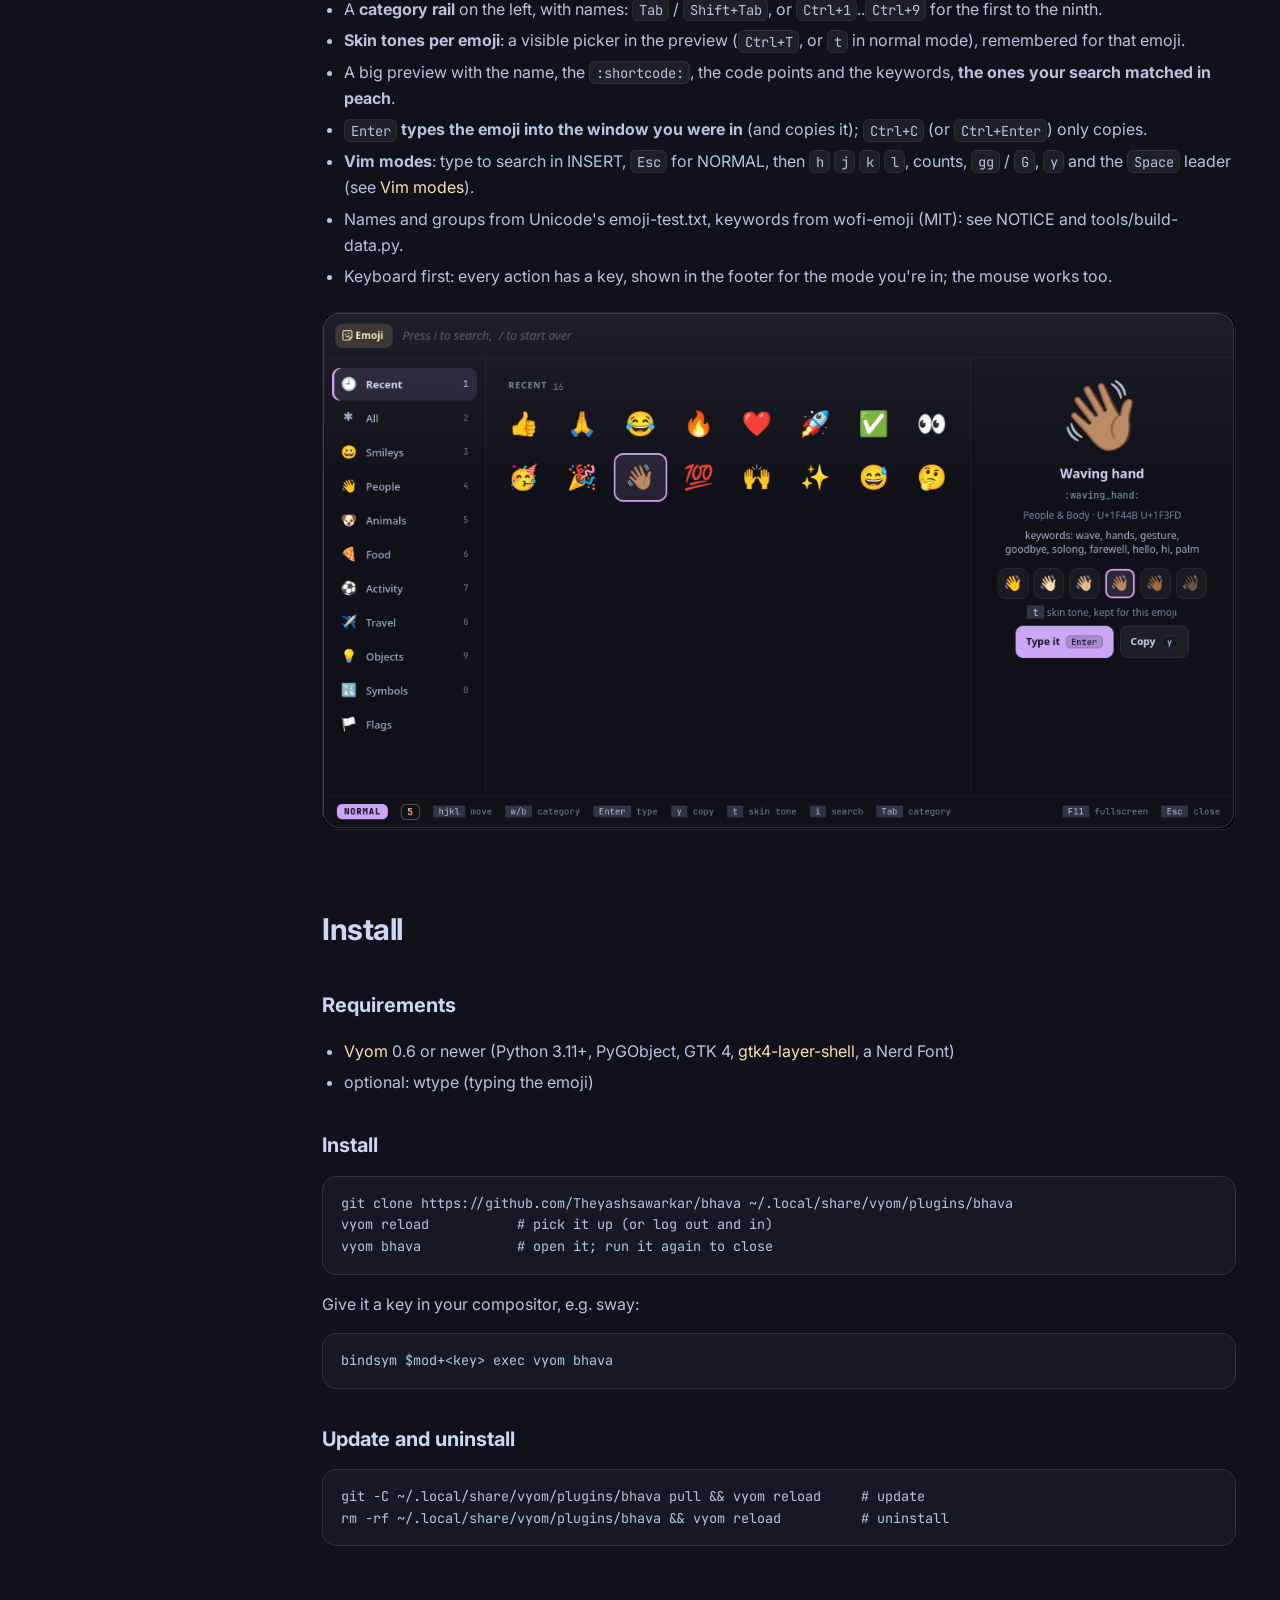
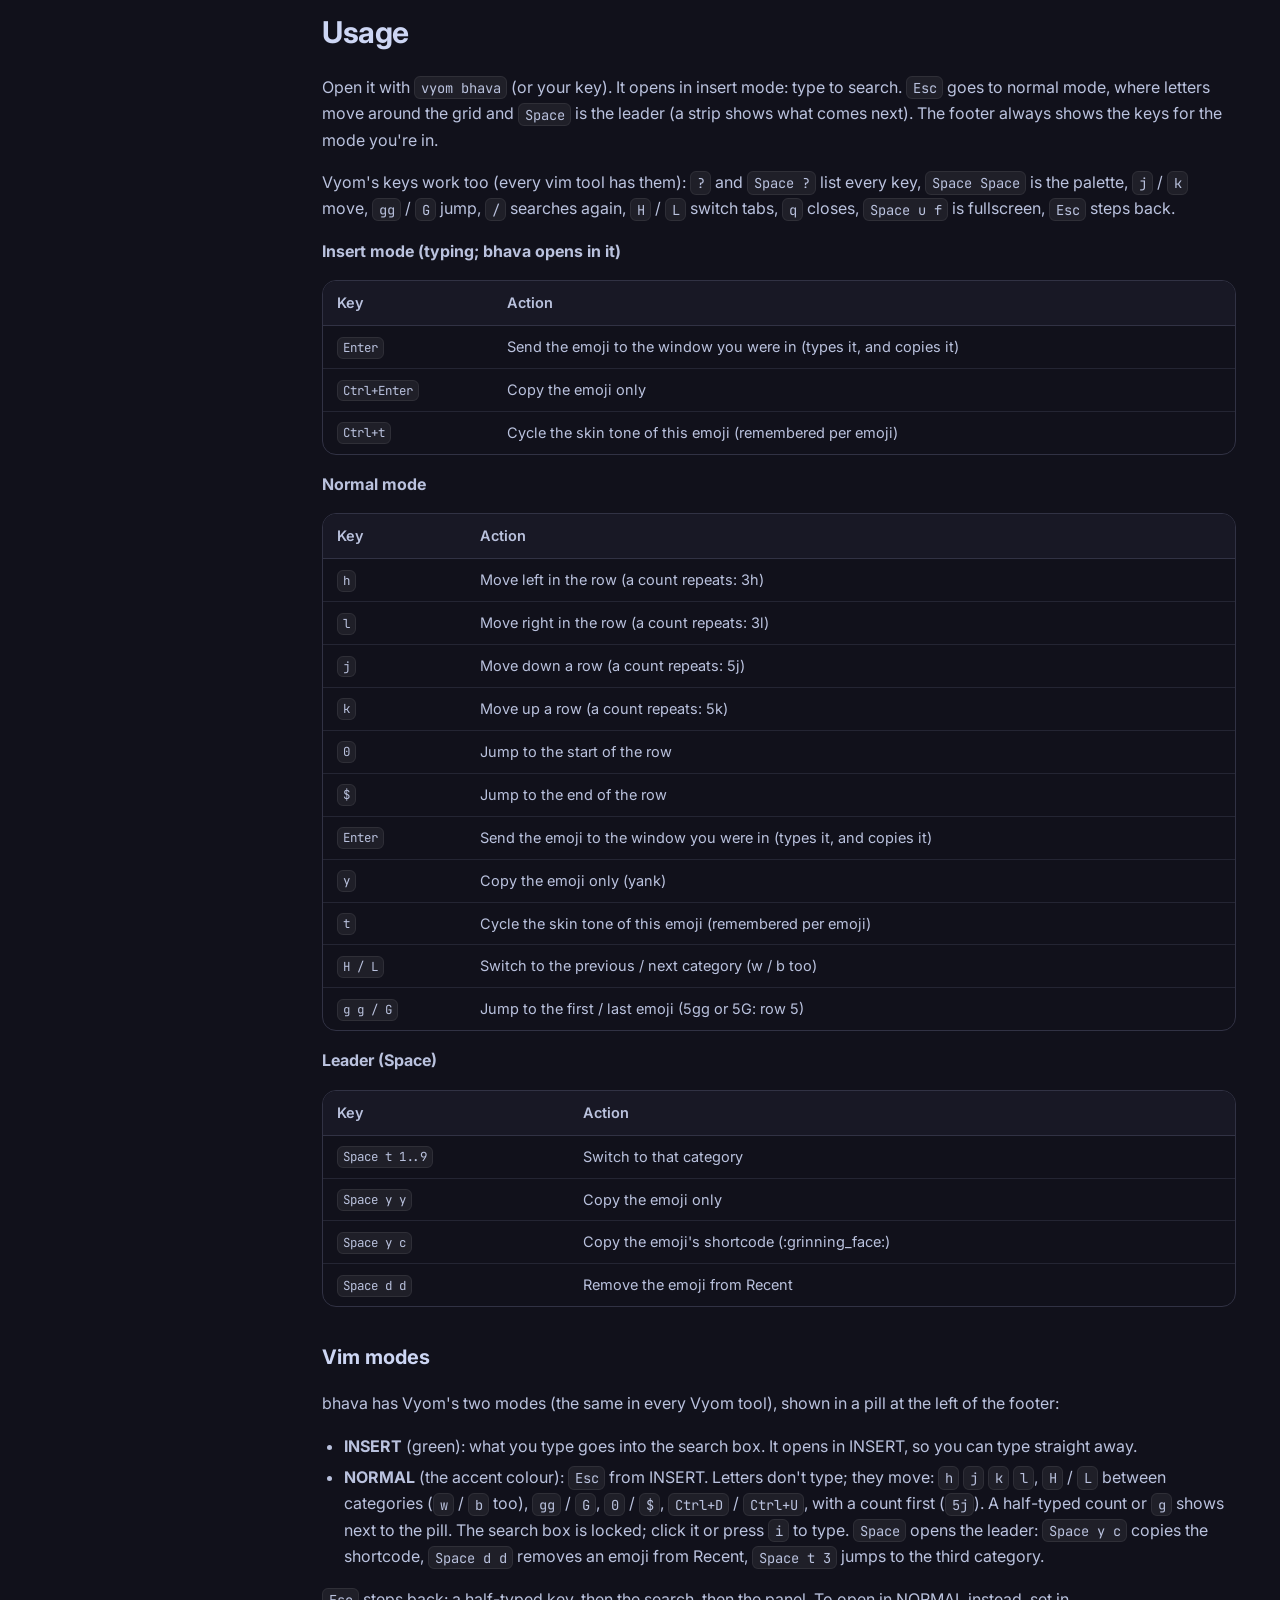
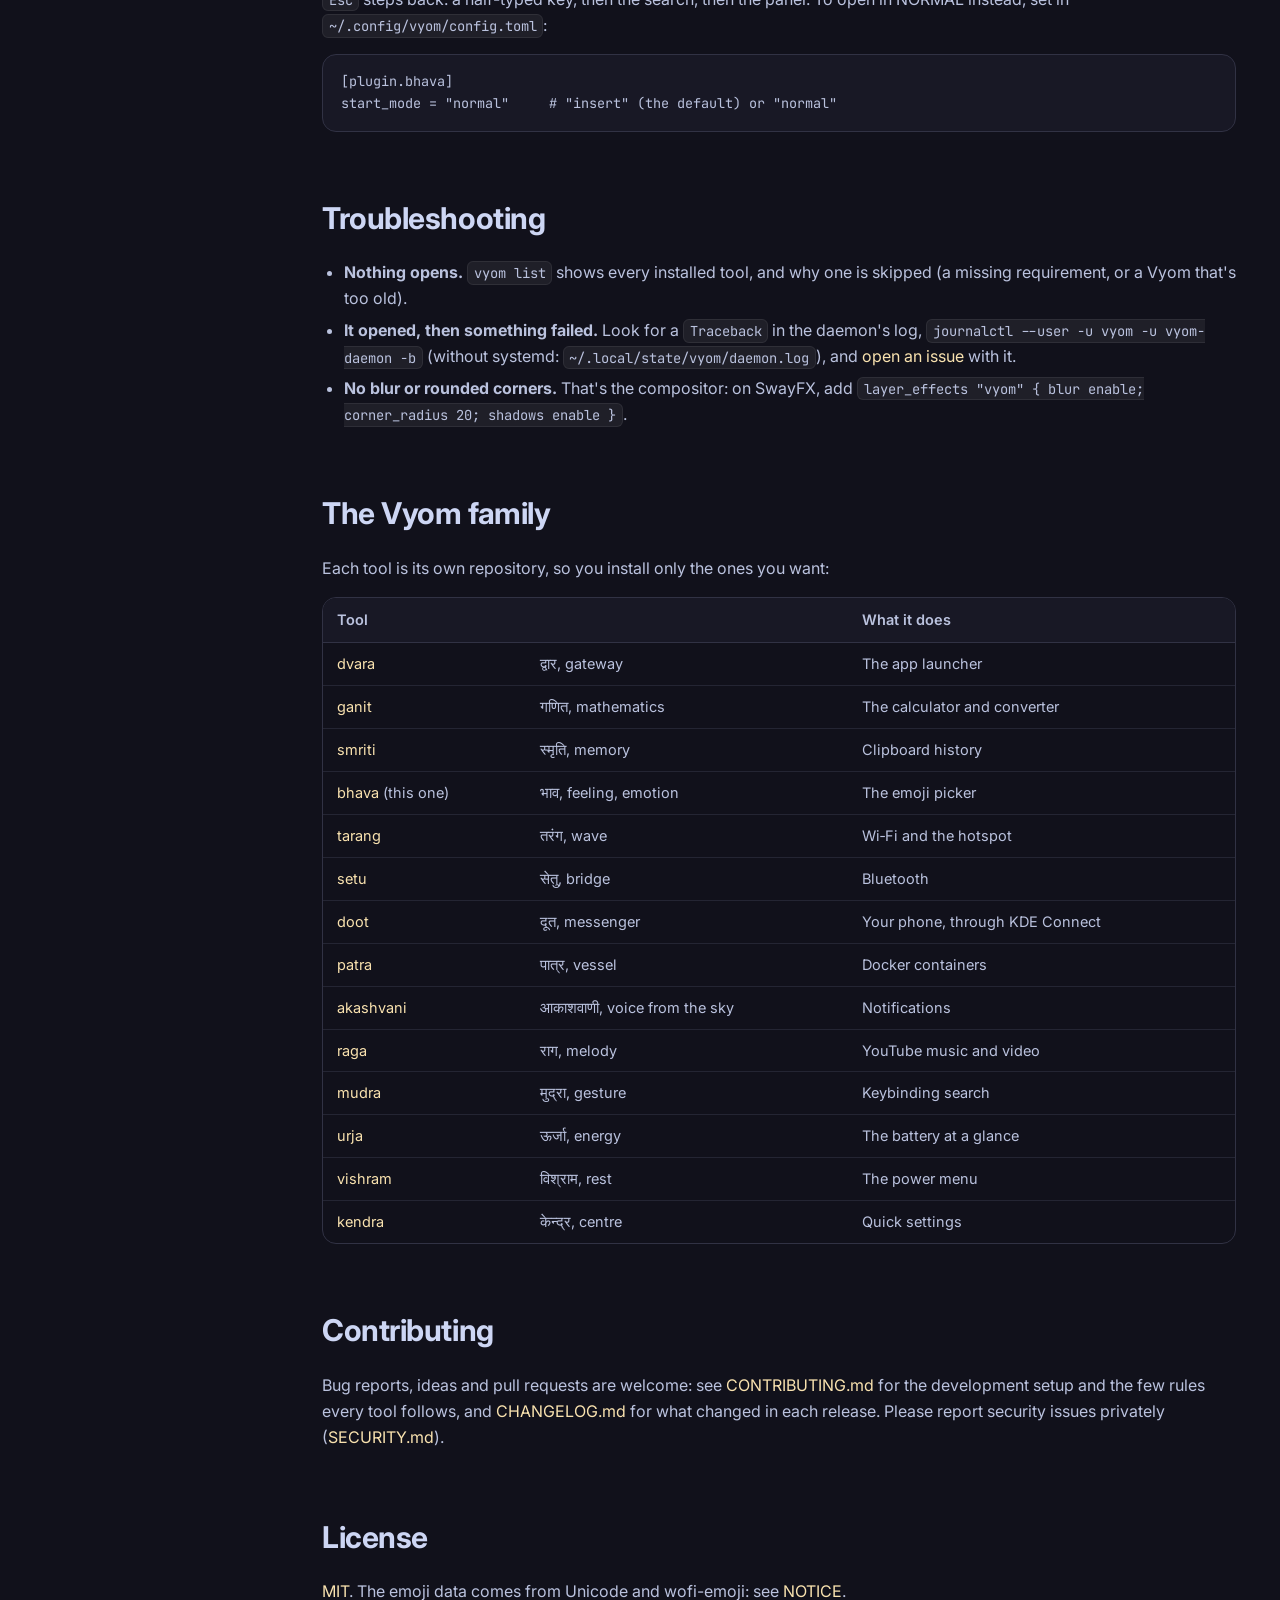
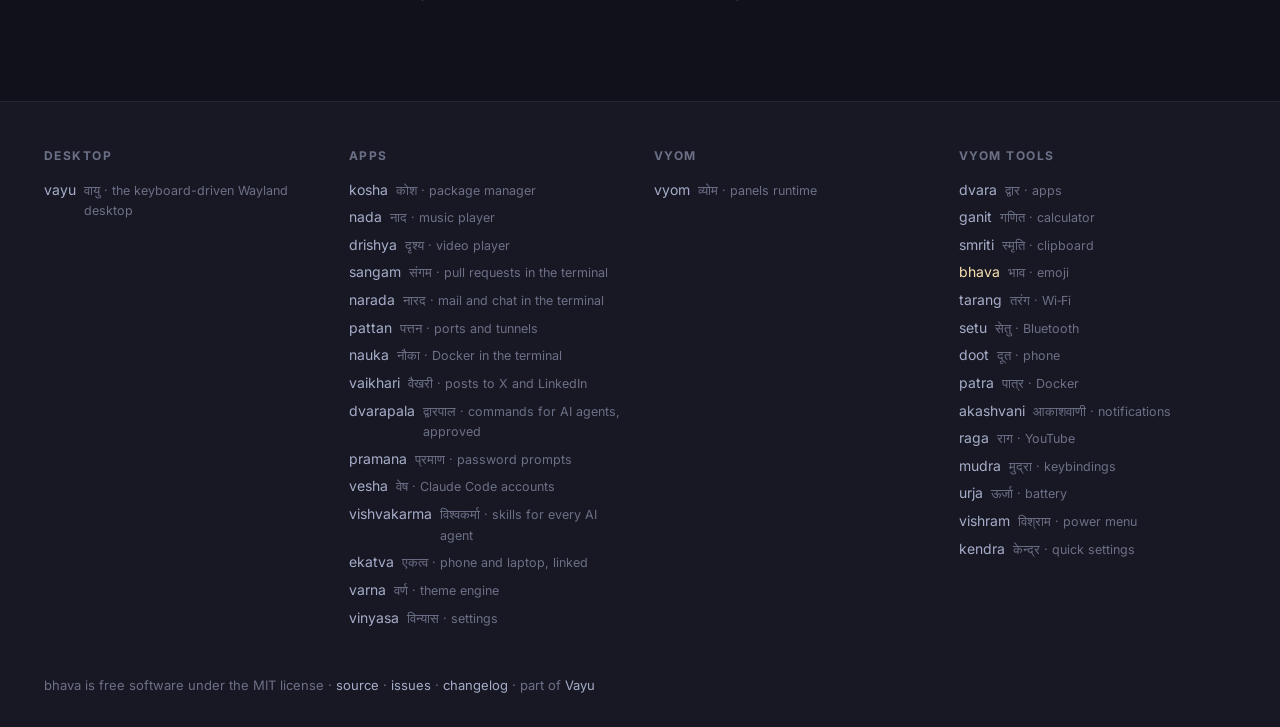
==== commit f22a1772: "v0.4.1: Ctrl+H / Ctrl+L move left / right in the grid while typing Co-Authored-By: Claude Opus 5.5 <" ====
--- a/docs/index.html
+++ b/docs/index.html
@@ -25,8 +25,8 @@
 <p class="lead">Emoji picker: a grid with recents first, a category rail, skin tones per emoji, a big preview and vim keys; types the emoji into the window you were in.</p>
 <figure class="shloka"><p lang="sa">न देवो विद्यते काष्ठे न पाषाणे न मृण्मये ।<br>भावे हि विद्यते देवस्तस्माद्भावो हि कारणम् ॥</p><figcaption>The divine is not in wood, stone or clay; it lives in feeling, so feeling is what matters. <cite>Cāṇakya Nīti 8.11 (8.12 in some editions; attribution traditional)</cite></figcaption></figure>
 <div class="cta"><a class="btn primary" href="#install">Install</a><a class="btn" href="https://github.com/Theyashsawarkar/bhava">GitHub ↗</a>
-<a class="btn" href="changelog.html">What's new in v0.4.0</a></div>
-<div class="meta"><span><b>v0.4.0</b> latest</span><span><b>10</b> releases</span><span><b>4</b> decisions recorded</span><span><b>MIT</b> license</span></div>
+<a class="btn" href="changelog.html">What's new in v0.4.1</a></div>
+<div class="meta"><span><b>v0.4.1</b> latest</span><span><b>11</b> releases</span><span><b>4</b> decisions recorded</span><span><b>MIT</b> license</span></div>
 </div><img class="logo" src="assets/logo.svg" alt="bhava logo"></div></section>
 <div class="wrap"><aside class="toc"><b>On this page</b><a class="l2" href="#features">Features</a><a class="l2" href="#install">Install</a><a class="l3" href="#requirements">Requirements</a><a class="l3" href="#install">Install</a><a class="l3" href="#update-and-uninstall">Update and uninstall</a><a class="l2" href="#usage">Usage</a><a class="l3" href="#vim-modes">Vim modes</a><a class="l2" href="#troubleshooting">Troubleshooting</a><a class="l2" href="#the-vyom-family">The Vyom family</a><a class="l2" href="#contributing">Contributing</a><a class="l2" href="#license">License</a></aside><article>
 <p align="center">
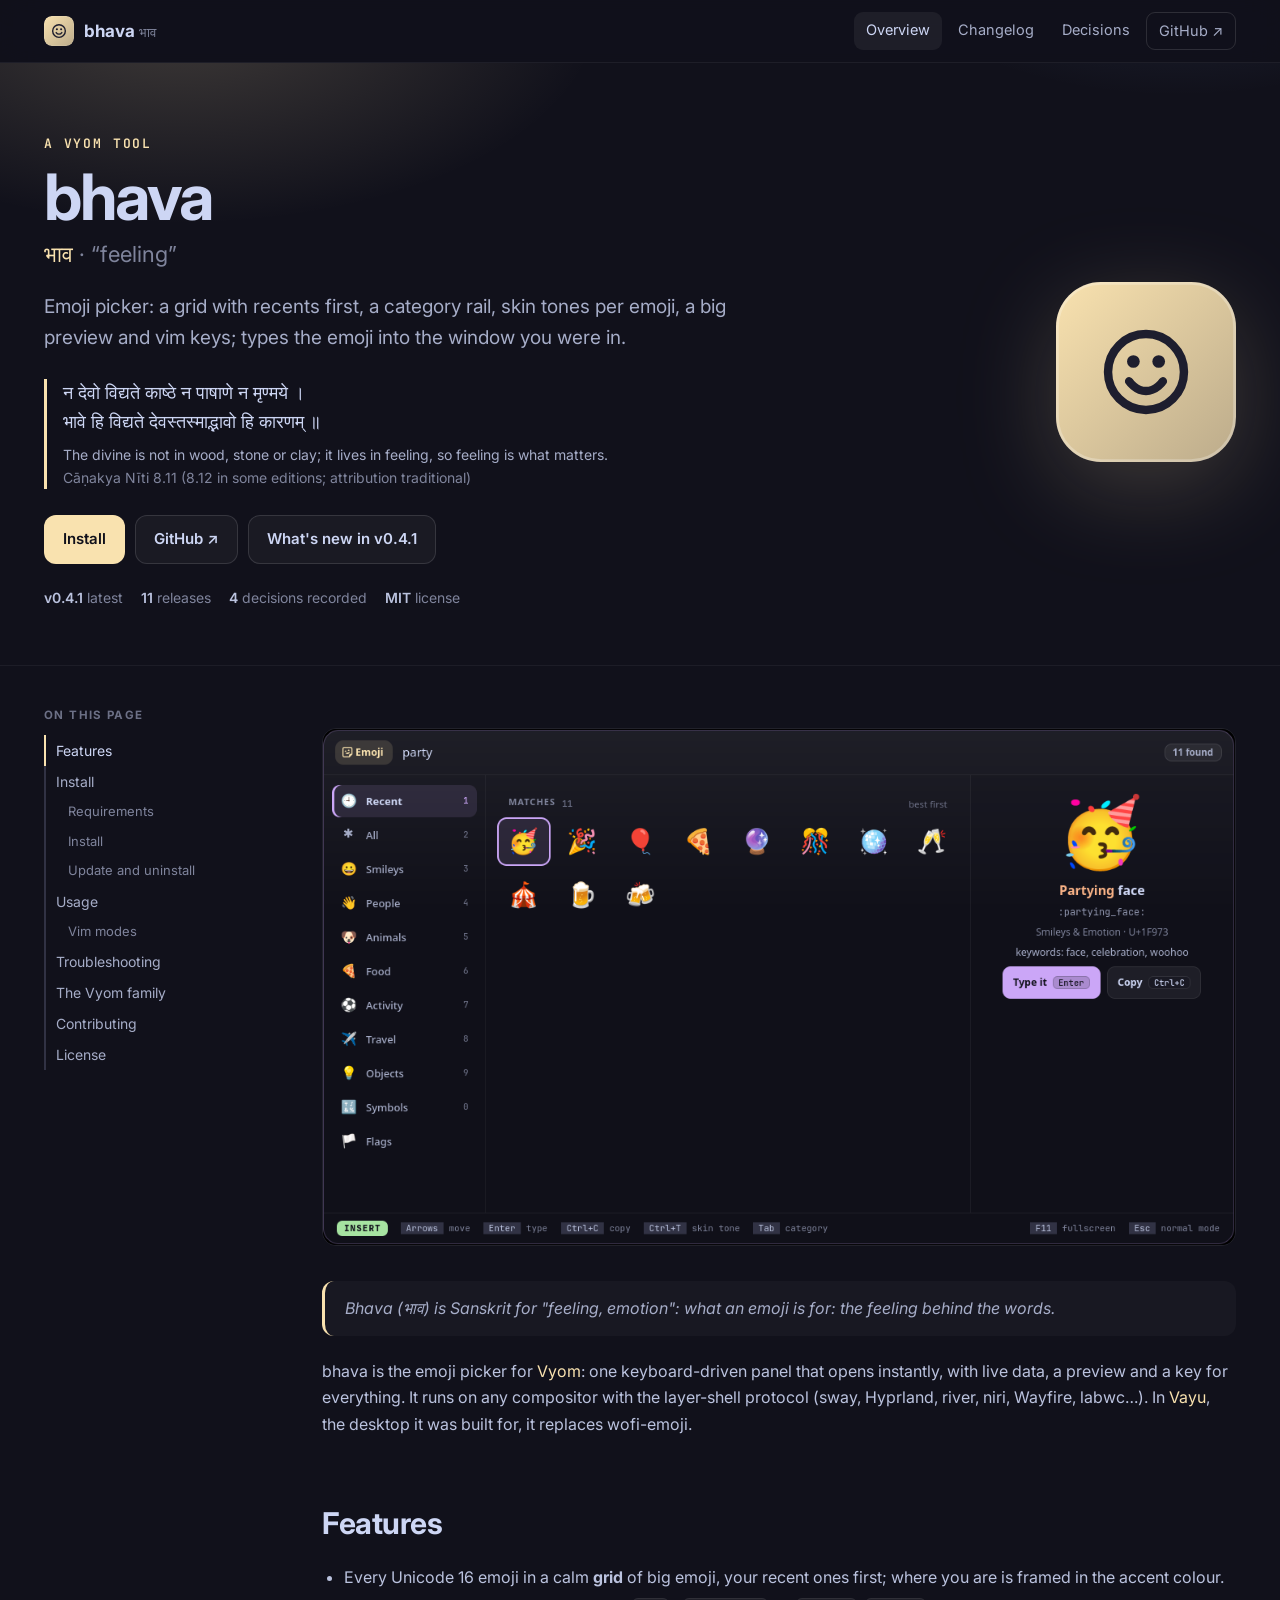
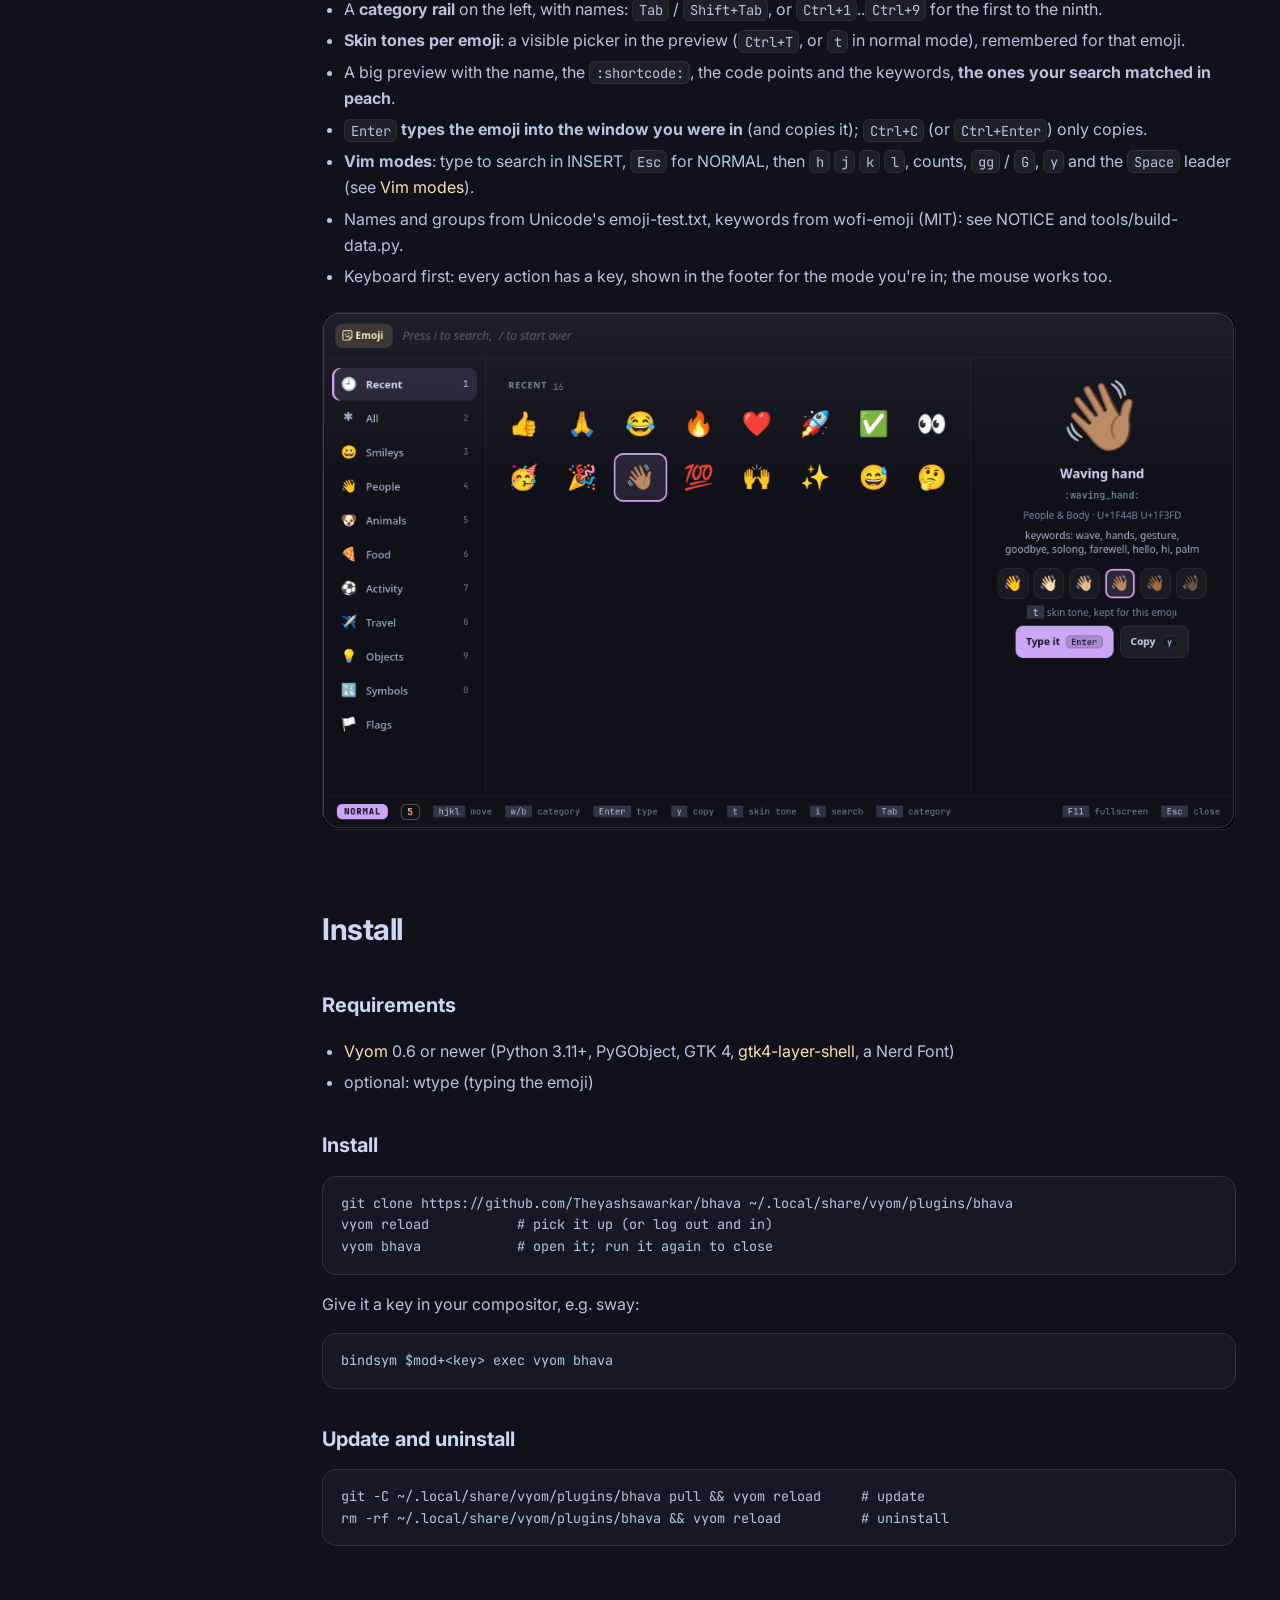
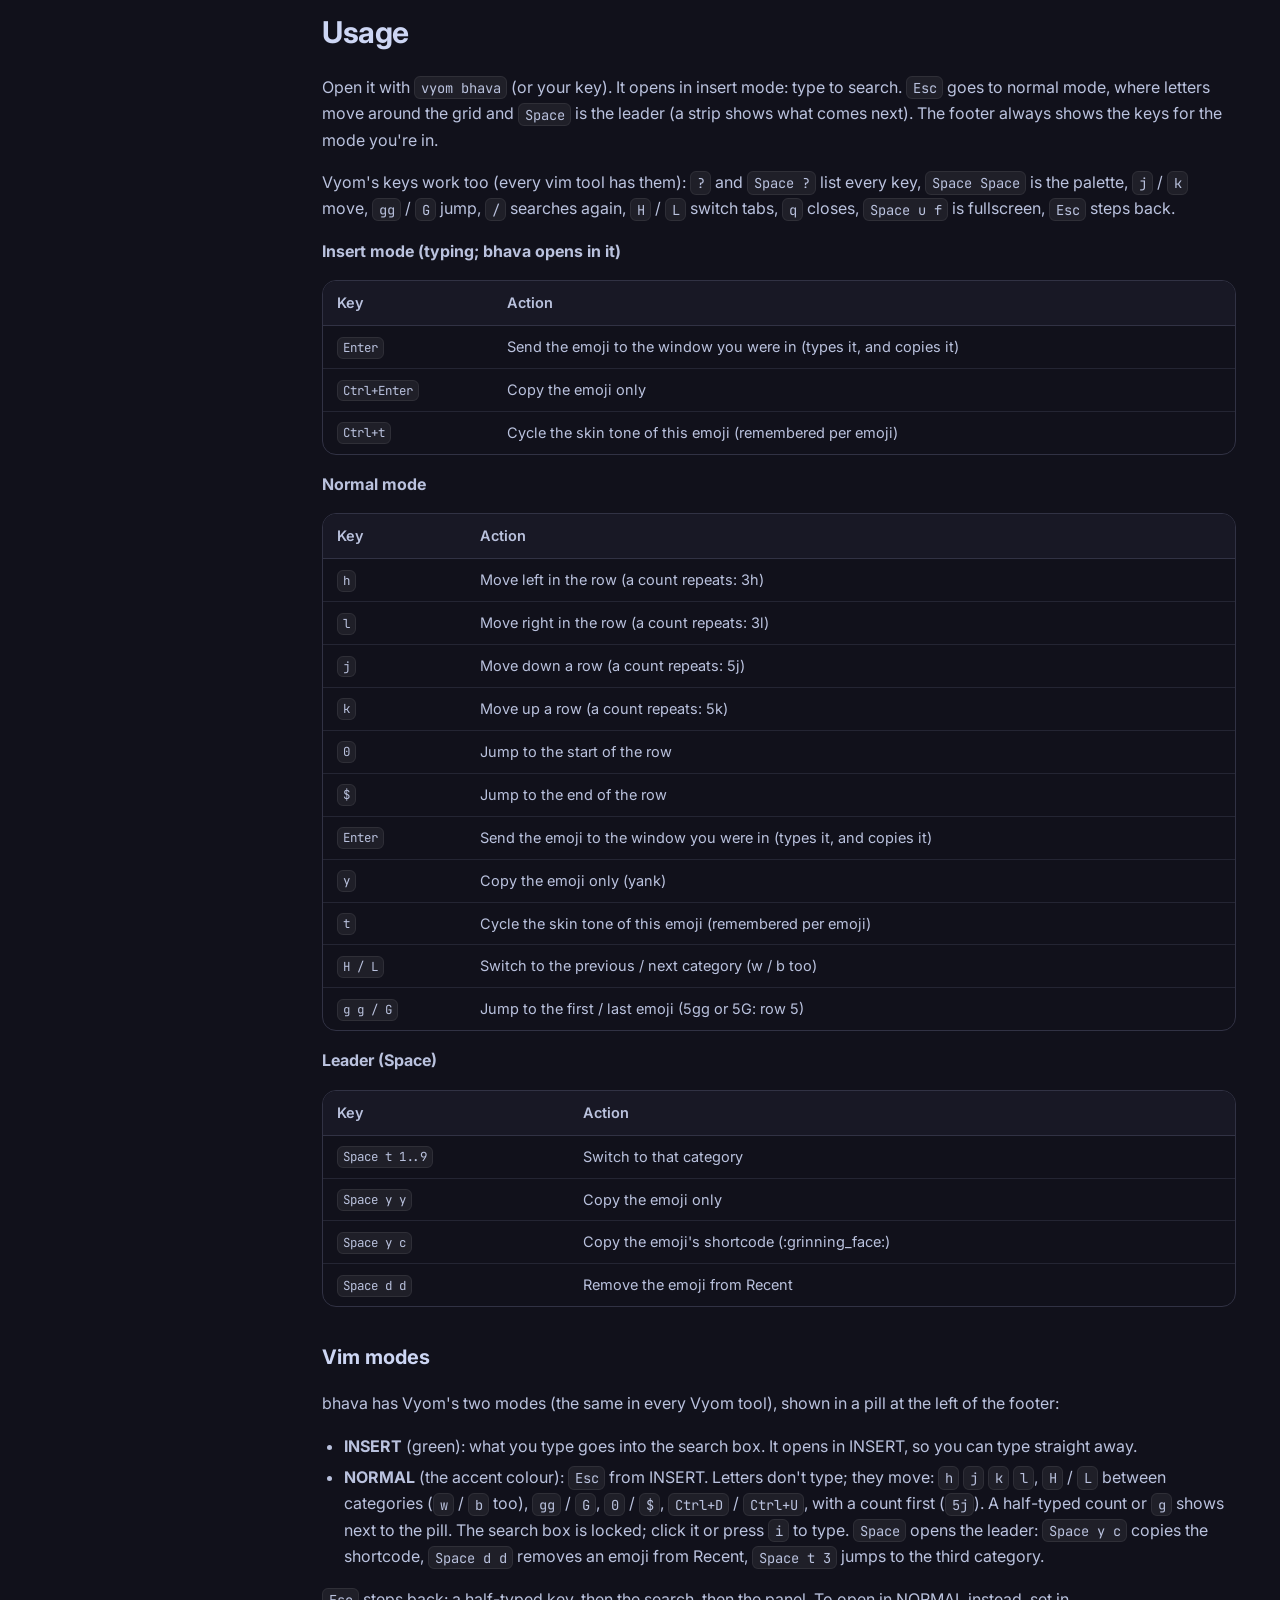
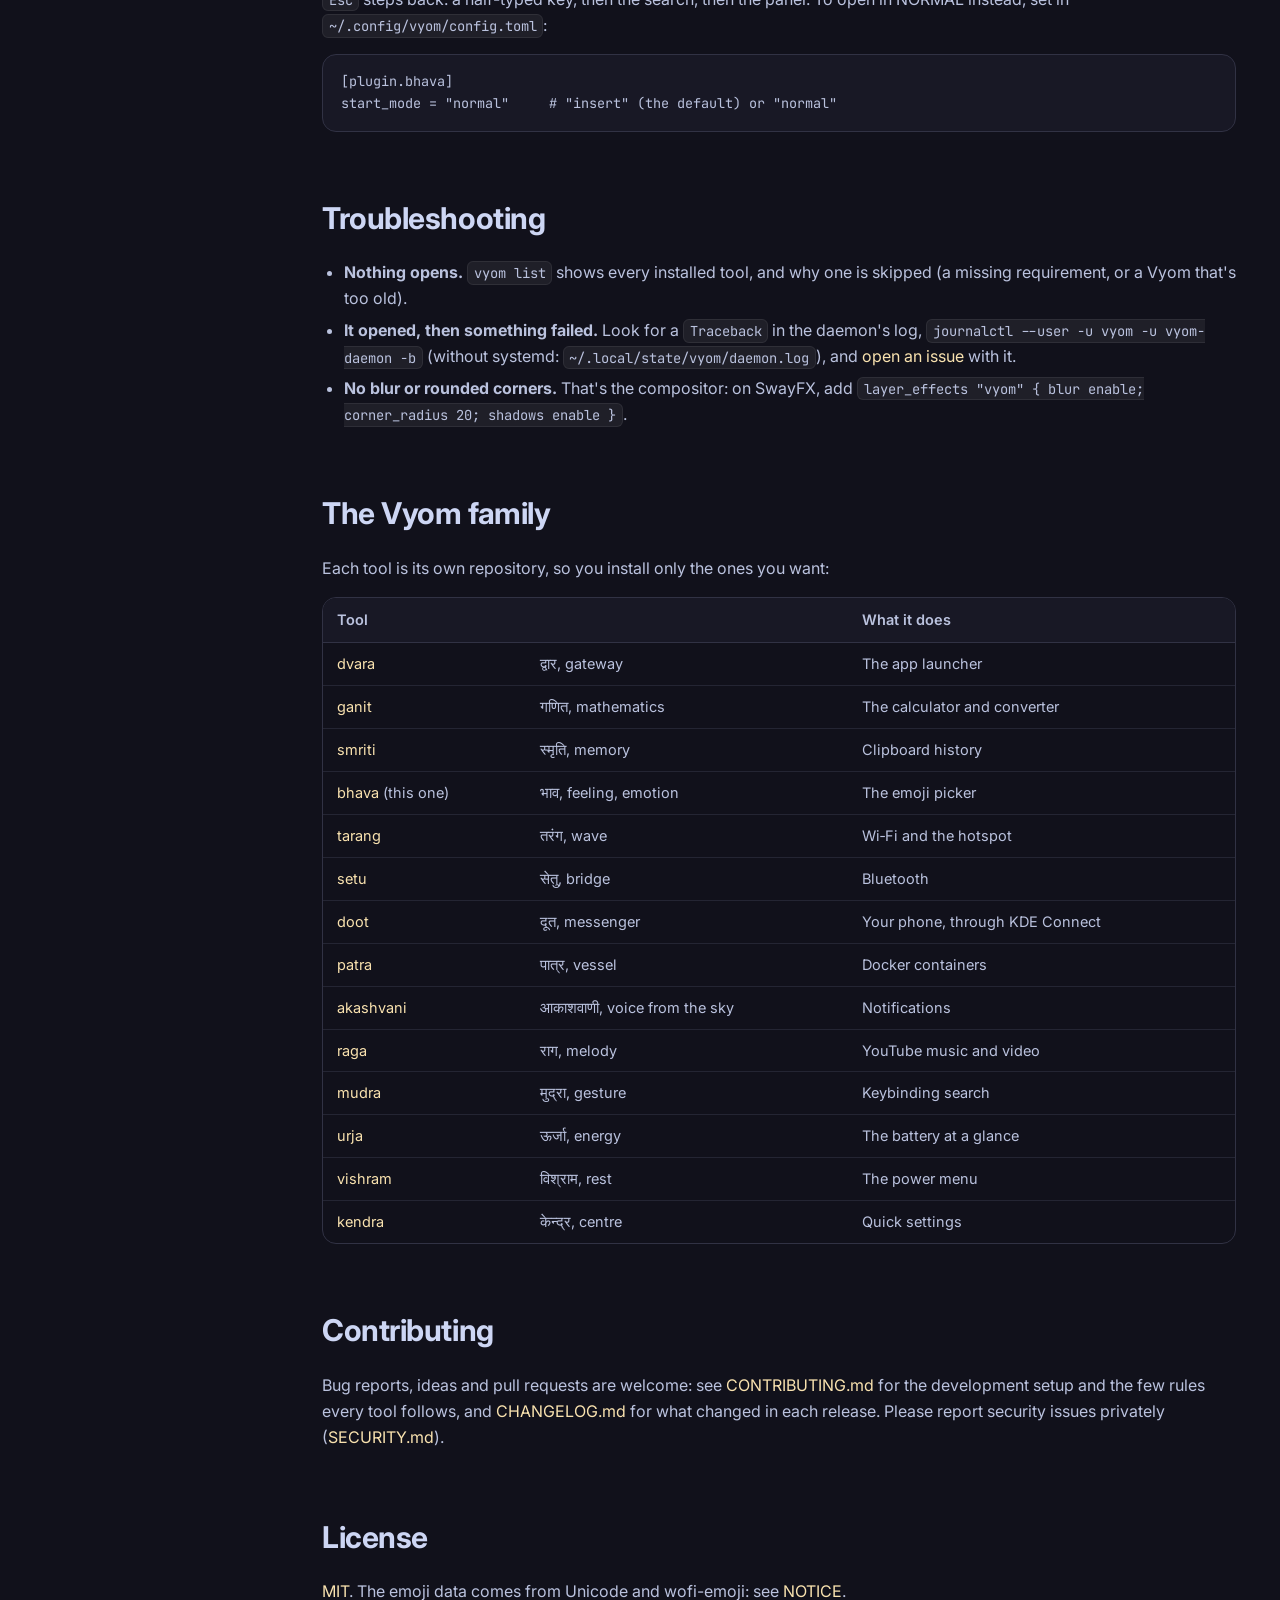
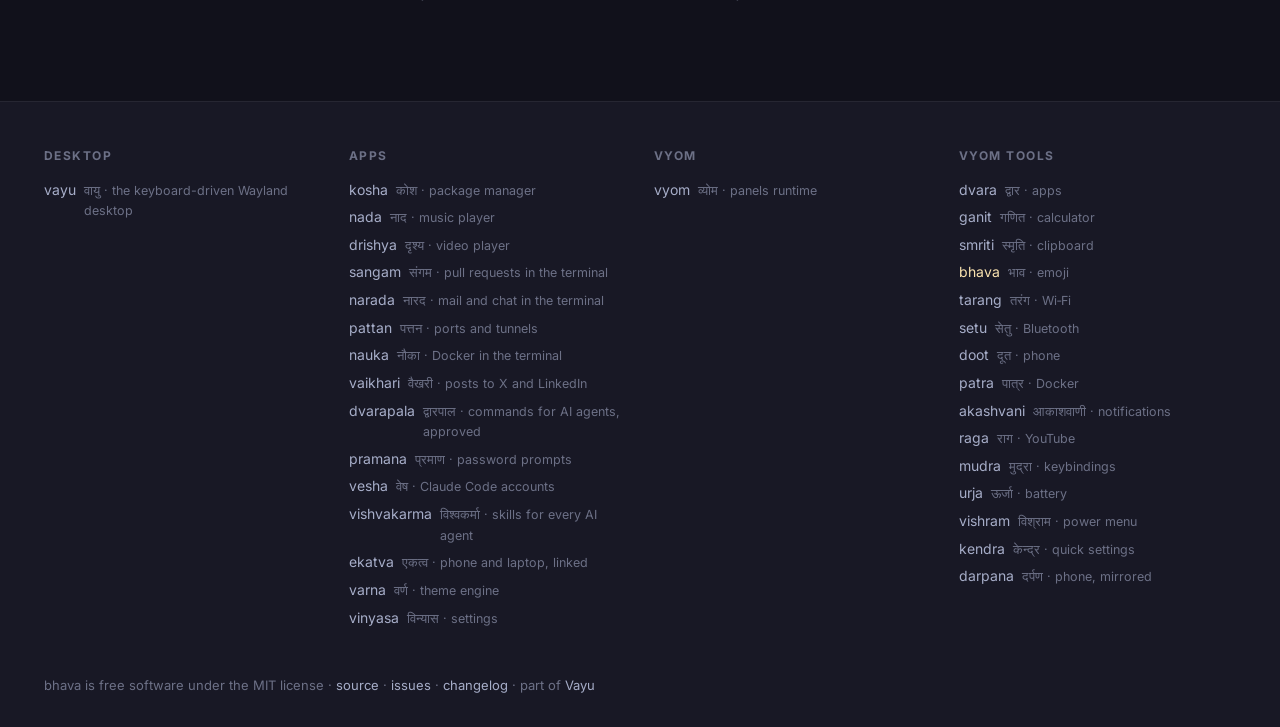
==== commit 9d6f8fa9: "Website: Darpaṇa joins the family list Co-Authored-By: Claude Opus 5.5 <noreply@anthropic.com>" ====
--- a/docs/index.html
+++ b/docs/index.html
@@ -78,7 +78,7 @@
 <h2 id="license"><a class="anchor" href="#license">#</a>License</h2>
 <p><a href="https://github.com/Theyashsawarkar/bhava/blob/main/LICENSE">MIT</a>. The emoji data comes from Unicode and wofi-emoji: see <a href="https://github.com/Theyashsawarkar/bhava/blob/main/NOTICE">NOTICE</a>.</p>
 </article></div>
-<footer><div class="in"><div><h4>Desktop</h4><a href="https://theyashsawarkar.github.io/vayu/" class="">vayu <span>वायु · the keyboard-driven Wayland desktop</span></a></div><div><h4>Apps</h4><a href="https://theyashsawarkar.github.io/kosha/" class="">kosha <span>कोश · package manager</span></a><a href="https://theyashsawarkar.github.io/nada/" class="">nada <span>नाद · music player</span></a><a href="https://theyashsawarkar.github.io/drishya/" class="">drishya <span>दृश्य · video player</span></a><a href="https://theyashsawarkar.github.io/sangam/" class="">sangam <span>संगम · pull requests in the terminal</span></a><a href="https://theyashsawarkar.github.io/narada/" class="">narada <span>नारद · mail and chat in the terminal</span></a><a href="https://theyashsawarkar.github.io/pattan/" class="">pattan <span>पत्तन · ports and tunnels</span></a><a href="https://theyashsawarkar.github.io/nauka/" class="">nauka <span>नौका · Docker in the terminal</span></a><a href="https://theyashsawarkar.github.io/vaikhari/" class="">vaikhari <span>वैखरी · posts to X and LinkedIn</span></a><a href="https://theyashsawarkar.github.io/dvarapala/" class="">dvarapala <span>द्वारपाल · commands for AI agents, approved</span></a><a href="https://theyashsawarkar.github.io/pramana/" class="">pramana <span>प्रमाण · password prompts</span></a><a href="https://theyashsawarkar.github.io/vesha/" class="">vesha <span>वेष · Claude Code accounts</span></a><a href="https://theyashsawarkar.github.io/vishvakarma/" class="">vishvakarma <span>विश्वकर्मा · skills for every AI agent</span></a><a href="https://theyashsawarkar.github.io/ekatva/" class="">ekatva <span>एकत्व · phone and laptop, linked</span></a><a href="https://theyashsawarkar.github.io/varna/" class="">varna <span>वर्ण · theme engine</span></a><a href="https://theyashsawarkar.github.io/vinyasa/" class="">vinyasa <span>विन्यास · settings</span></a></div><div><h4>Vyom</h4><a href="https://theyashsawarkar.github.io/vyom/" class="">vyom <span>व्योम · panels runtime</span></a></div><div><h4>Vyom tools</h4><a href="https://theyashsawarkar.github.io/dvara/" class="">dvara <span>द्वार · apps</span></a><a href="https://theyashsawarkar.github.io/ganit/" class="">ganit <span>गणित · calculator</span></a><a href="https://theyashsawarkar.github.io/smriti/" class="">smriti <span>स्मृति · clipboard</span></a><a href="https://theyashsawarkar.github.io/bhava/" class="me">bhava <span>भाव · emoji</span></a><a href="https://theyashsawarkar.github.io/tarang/" class="">tarang <span>तरंग · Wi‑Fi</span></a><a href="https://theyashsawarkar.github.io/setu/" class="">setu <span>सेतु · Bluetooth</span></a><a href="https://theyashsawarkar.github.io/doot/" class="">doot <span>दूत · phone</span></a><a href="https://theyashsawarkar.github.io/patra/" class="">patra <span>पात्र · Docker</span></a><a href="https://theyashsawarkar.github.io/akashvani/" class="">akashvani <span>आकाशवाणी · notifications</span></a><a href="https://theyashsawarkar.github.io/raga/" class="">raga <span>राग · YouTube</span></a><a href="https://theyashsawarkar.github.io/mudra/" class="">mudra <span>मुद्रा · keybindings</span></a><a href="https://theyashsawarkar.github.io/urja/" class="">urja <span>ऊर्जा · battery</span></a><a href="https://theyashsawarkar.github.io/vishram/" class="">vishram <span>विश्राम · power menu</span></a><a href="https://theyashsawarkar.github.io/kendra/" class="">kendra <span>केन्द्र · quick settings</span></a></div></div>
+<footer><div class="in"><div><h4>Desktop</h4><a href="https://theyashsawarkar.github.io/vayu/" class="">vayu <span>वायु · the keyboard-driven Wayland desktop</span></a></div><div><h4>Apps</h4><a href="https://theyashsawarkar.github.io/kosha/" class="">kosha <span>कोश · package manager</span></a><a href="https://theyashsawarkar.github.io/nada/" class="">nada <span>नाद · music player</span></a><a href="https://theyashsawarkar.github.io/drishya/" class="">drishya <span>दृश्य · video player</span></a><a href="https://theyashsawarkar.github.io/sangam/" class="">sangam <span>संगम · pull requests in the terminal</span></a><a href="https://theyashsawarkar.github.io/narada/" class="">narada <span>नारद · mail and chat in the terminal</span></a><a href="https://theyashsawarkar.github.io/pattan/" class="">pattan <span>पत्तन · ports and tunnels</span></a><a href="https://theyashsawarkar.github.io/nauka/" class="">nauka <span>नौका · Docker in the terminal</span></a><a href="https://theyashsawarkar.github.io/vaikhari/" class="">vaikhari <span>वैखरी · posts to X and LinkedIn</span></a><a href="https://theyashsawarkar.github.io/dvarapala/" class="">dvarapala <span>द्वारपाल · commands for AI agents, approved</span></a><a href="https://theyashsawarkar.github.io/pramana/" class="">pramana <span>प्रमाण · password prompts</span></a><a href="https://theyashsawarkar.github.io/vesha/" class="">vesha <span>वेष · Claude Code accounts</span></a><a href="https://theyashsawarkar.github.io/vishvakarma/" class="">vishvakarma <span>विश्वकर्मा · skills for every AI agent</span></a><a href="https://theyashsawarkar.github.io/ekatva/" class="">ekatva <span>एकत्व · phone and laptop, linked</span></a><a href="https://theyashsawarkar.github.io/varna/" class="">varna <span>वर्ण · theme engine</span></a><a href="https://theyashsawarkar.github.io/vinyasa/" class="">vinyasa <span>विन्यास · settings</span></a></div><div><h4>Vyom</h4><a href="https://theyashsawarkar.github.io/vyom/" class="">vyom <span>व्योम · panels runtime</span></a></div><div><h4>Vyom tools</h4><a href="https://theyashsawarkar.github.io/dvara/" class="">dvara <span>द्वार · apps</span></a><a href="https://theyashsawarkar.github.io/ganit/" class="">ganit <span>गणित · calculator</span></a><a href="https://theyashsawarkar.github.io/smriti/" class="">smriti <span>स्मृति · clipboard</span></a><a href="https://theyashsawarkar.github.io/bhava/" class="me">bhava <span>भाव · emoji</span></a><a href="https://theyashsawarkar.github.io/tarang/" class="">tarang <span>तरंग · Wi‑Fi</span></a><a href="https://theyashsawarkar.github.io/setu/" class="">setu <span>सेतु · Bluetooth</span></a><a href="https://theyashsawarkar.github.io/doot/" class="">doot <span>दूत · phone</span></a><a href="https://theyashsawarkar.github.io/patra/" class="">patra <span>पात्र · Docker</span></a><a href="https://theyashsawarkar.github.io/akashvani/" class="">akashvani <span>आकाशवाणी · notifications</span></a><a href="https://theyashsawarkar.github.io/raga/" class="">raga <span>राग · YouTube</span></a><a href="https://theyashsawarkar.github.io/mudra/" class="">mudra <span>मुद्रा · keybindings</span></a><a href="https://theyashsawarkar.github.io/urja/" class="">urja <span>ऊर्जा · battery</span></a><a href="https://theyashsawarkar.github.io/vishram/" class="">vishram <span>विश्राम · power menu</span></a><a href="https://theyashsawarkar.github.io/kendra/" class="">kendra <span>केन्द्र · quick settings</span></a><a href="https://theyashsawarkar.github.io/darpana/" class="">darpana <span>दर्पण · phone, mirrored</span></a></div></div>
 <div class="bottom">bhava is free software under the MIT license · <a href="https://github.com/Theyashsawarkar/bhava">source</a> · <a href="https://github.com/Theyashsawarkar/bhava/issues">issues</a> · <a href="changelog.html">changelog</a> · part of <a href="https://theyashsawarkar.github.io/vayu/">Vayu</a></div></footer>
 <script>
 document.querySelectorAll('pre.code').forEach(p=>{const b=document.createElement('button');b.className='copy';b.textContent='Copy';
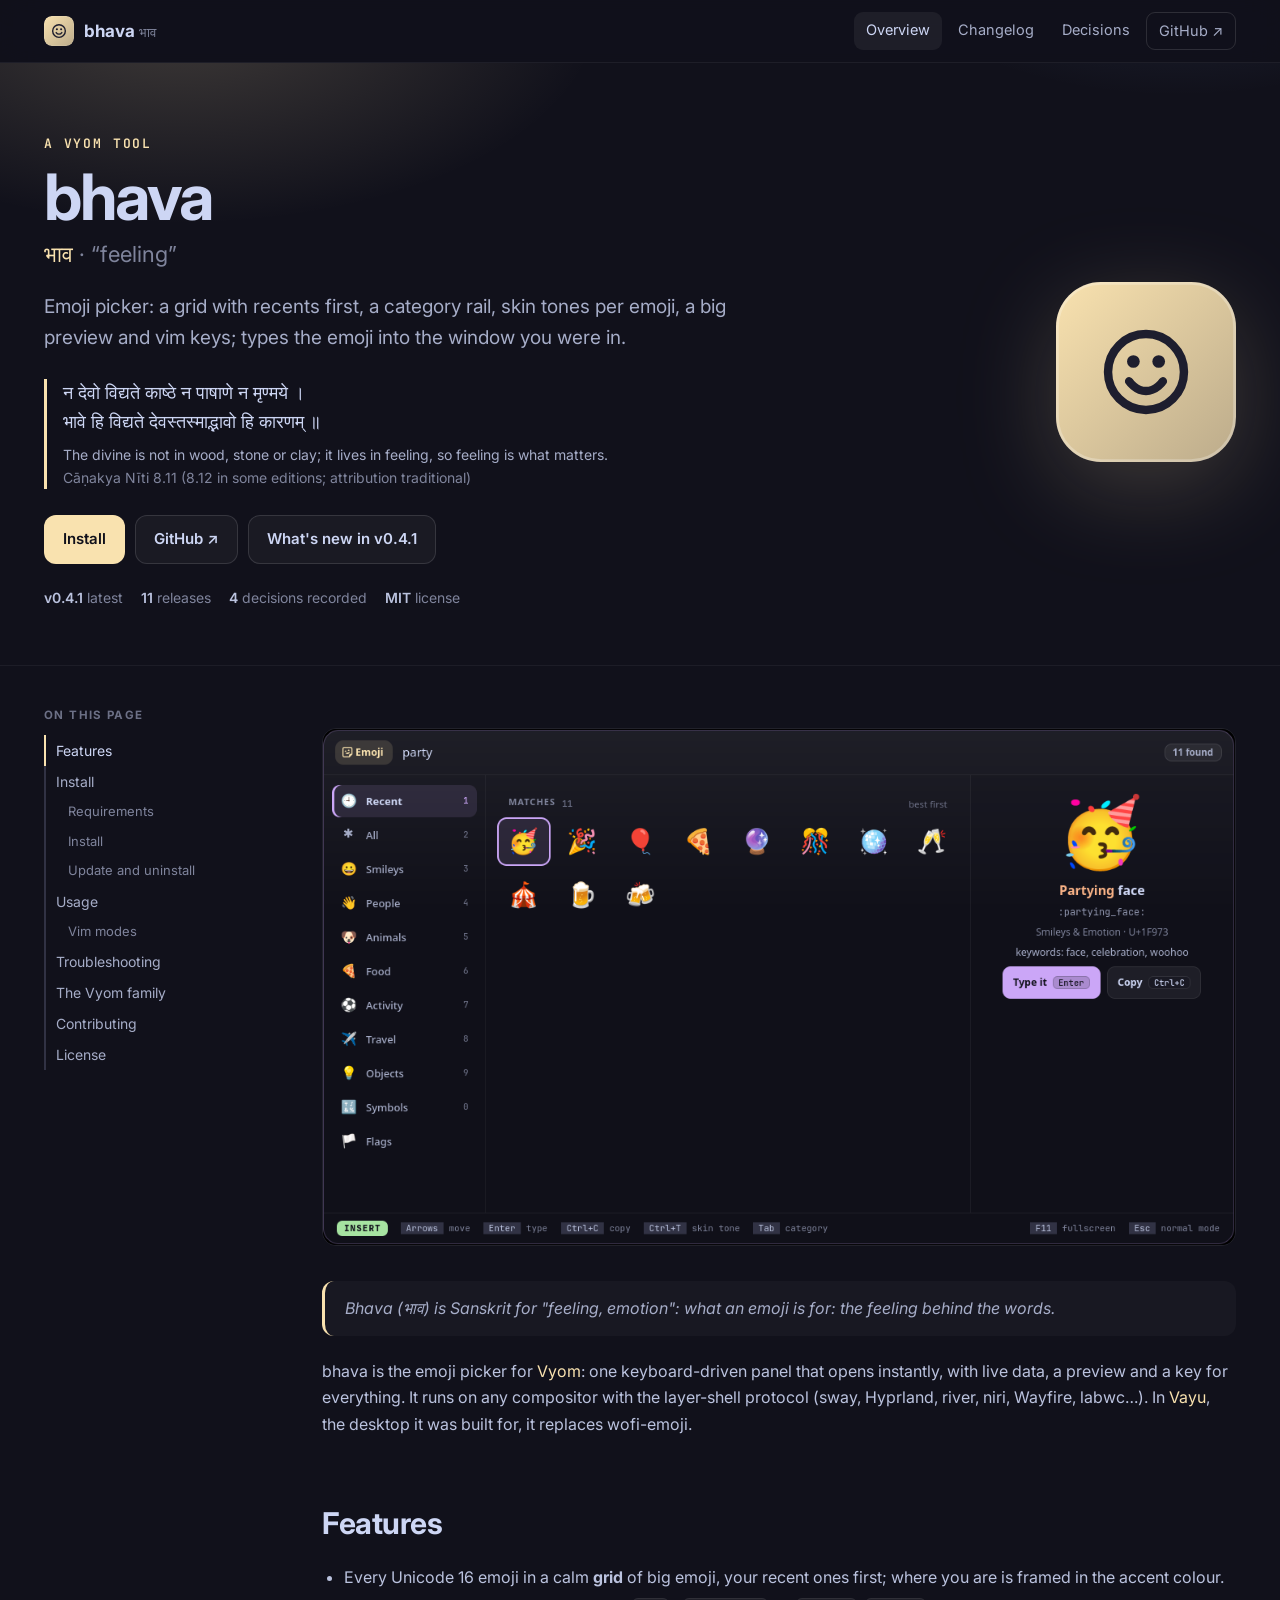
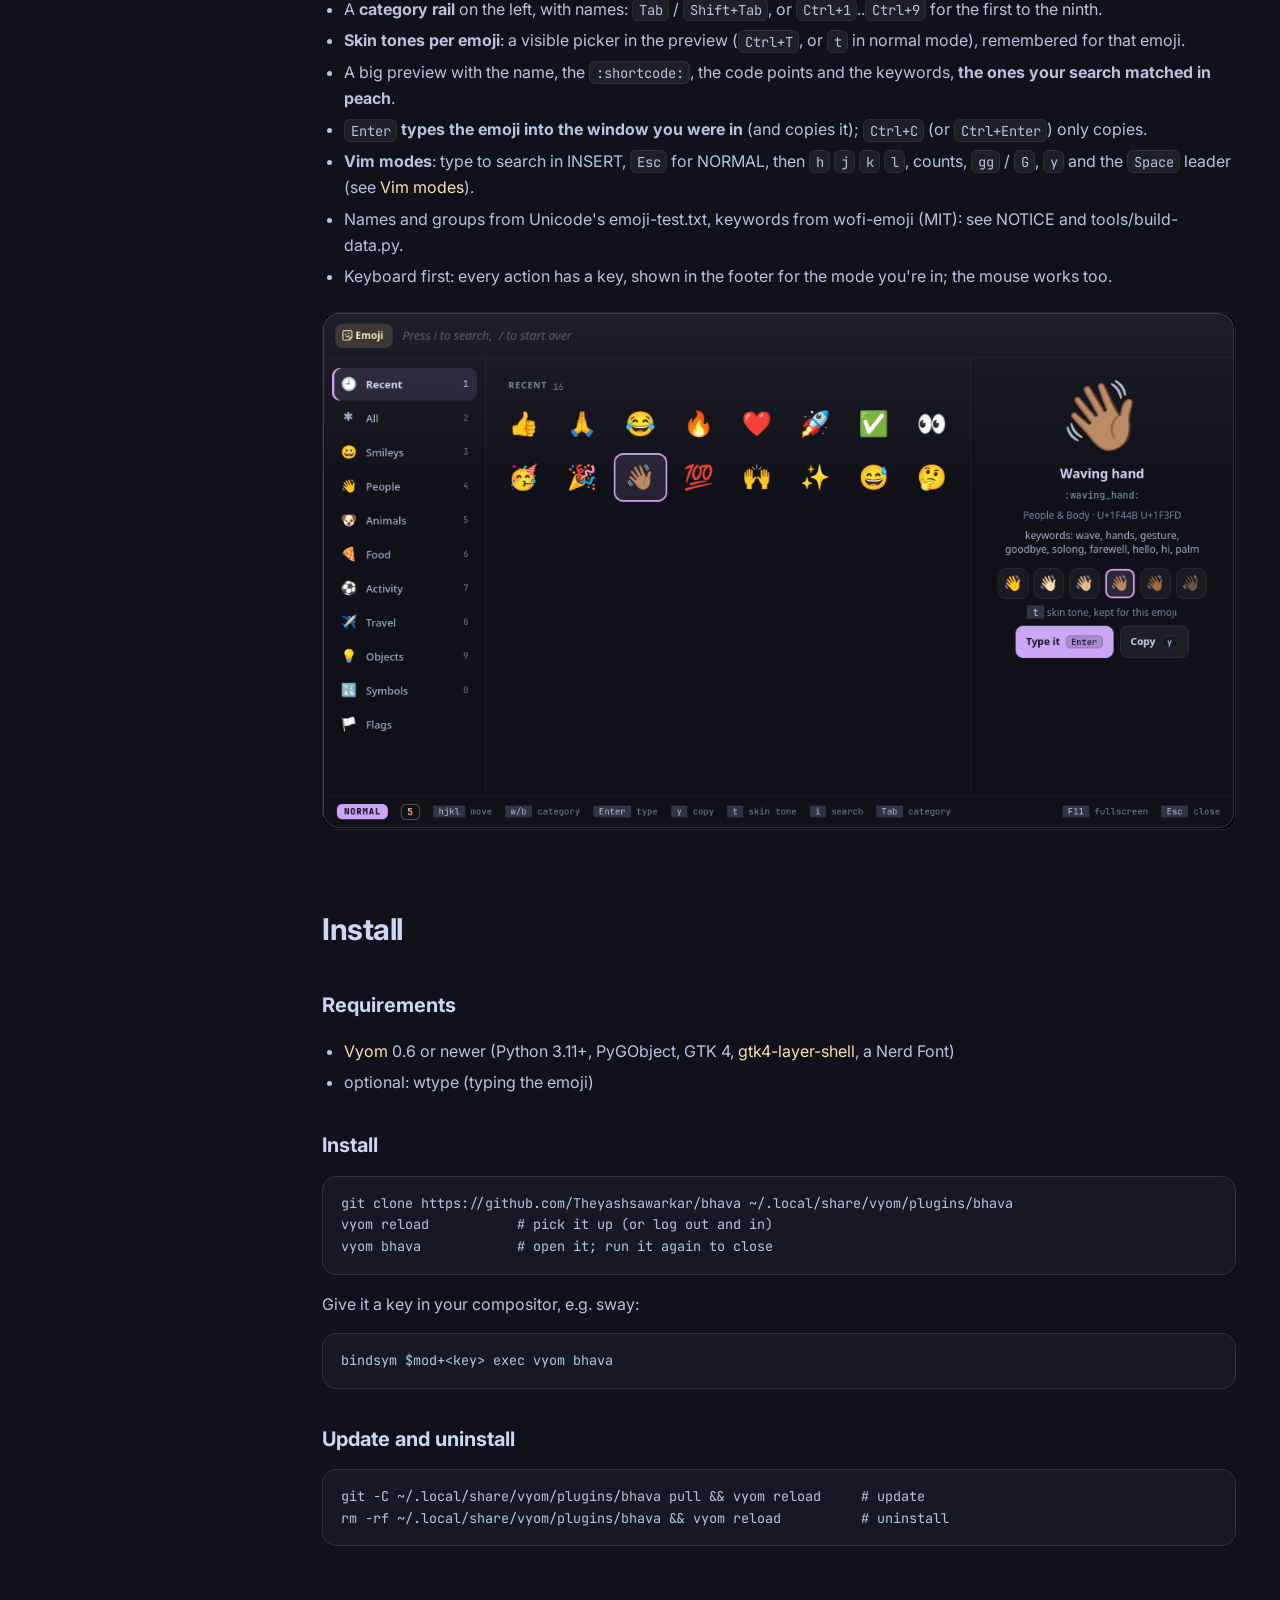
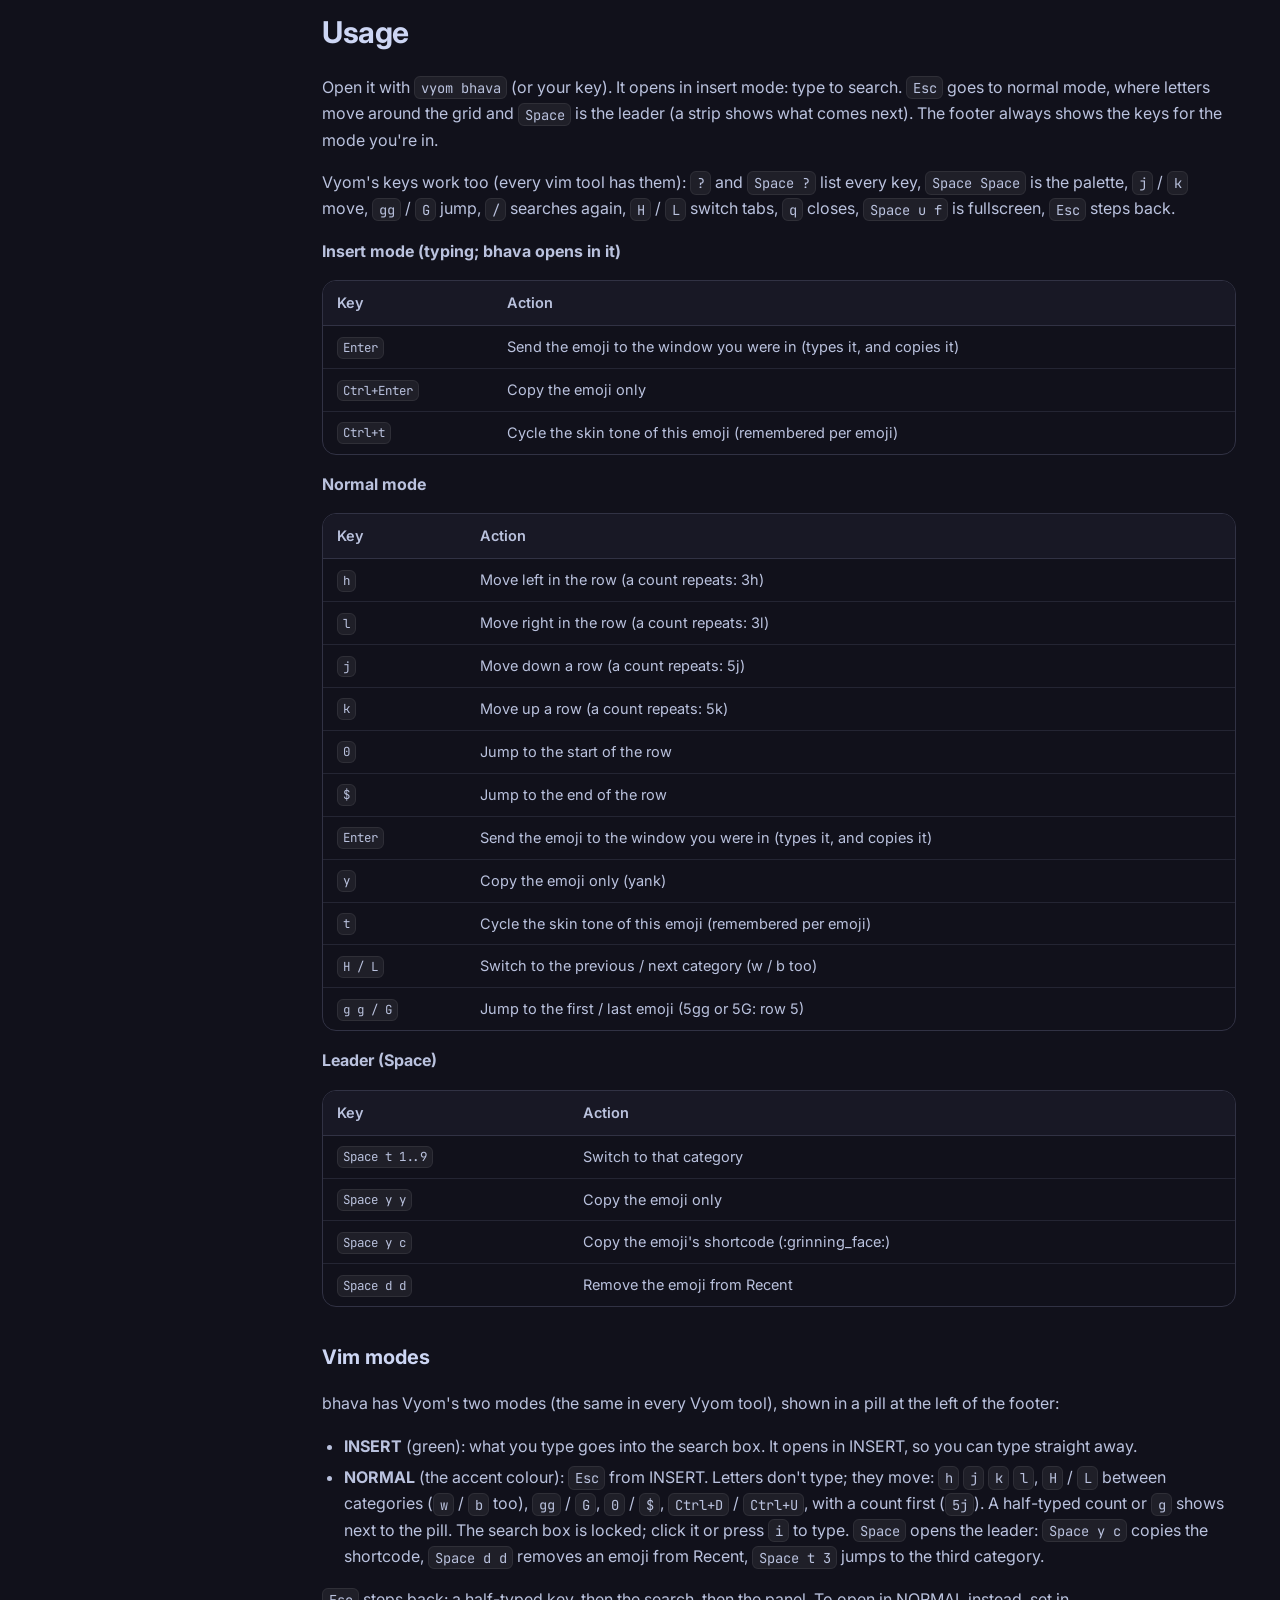
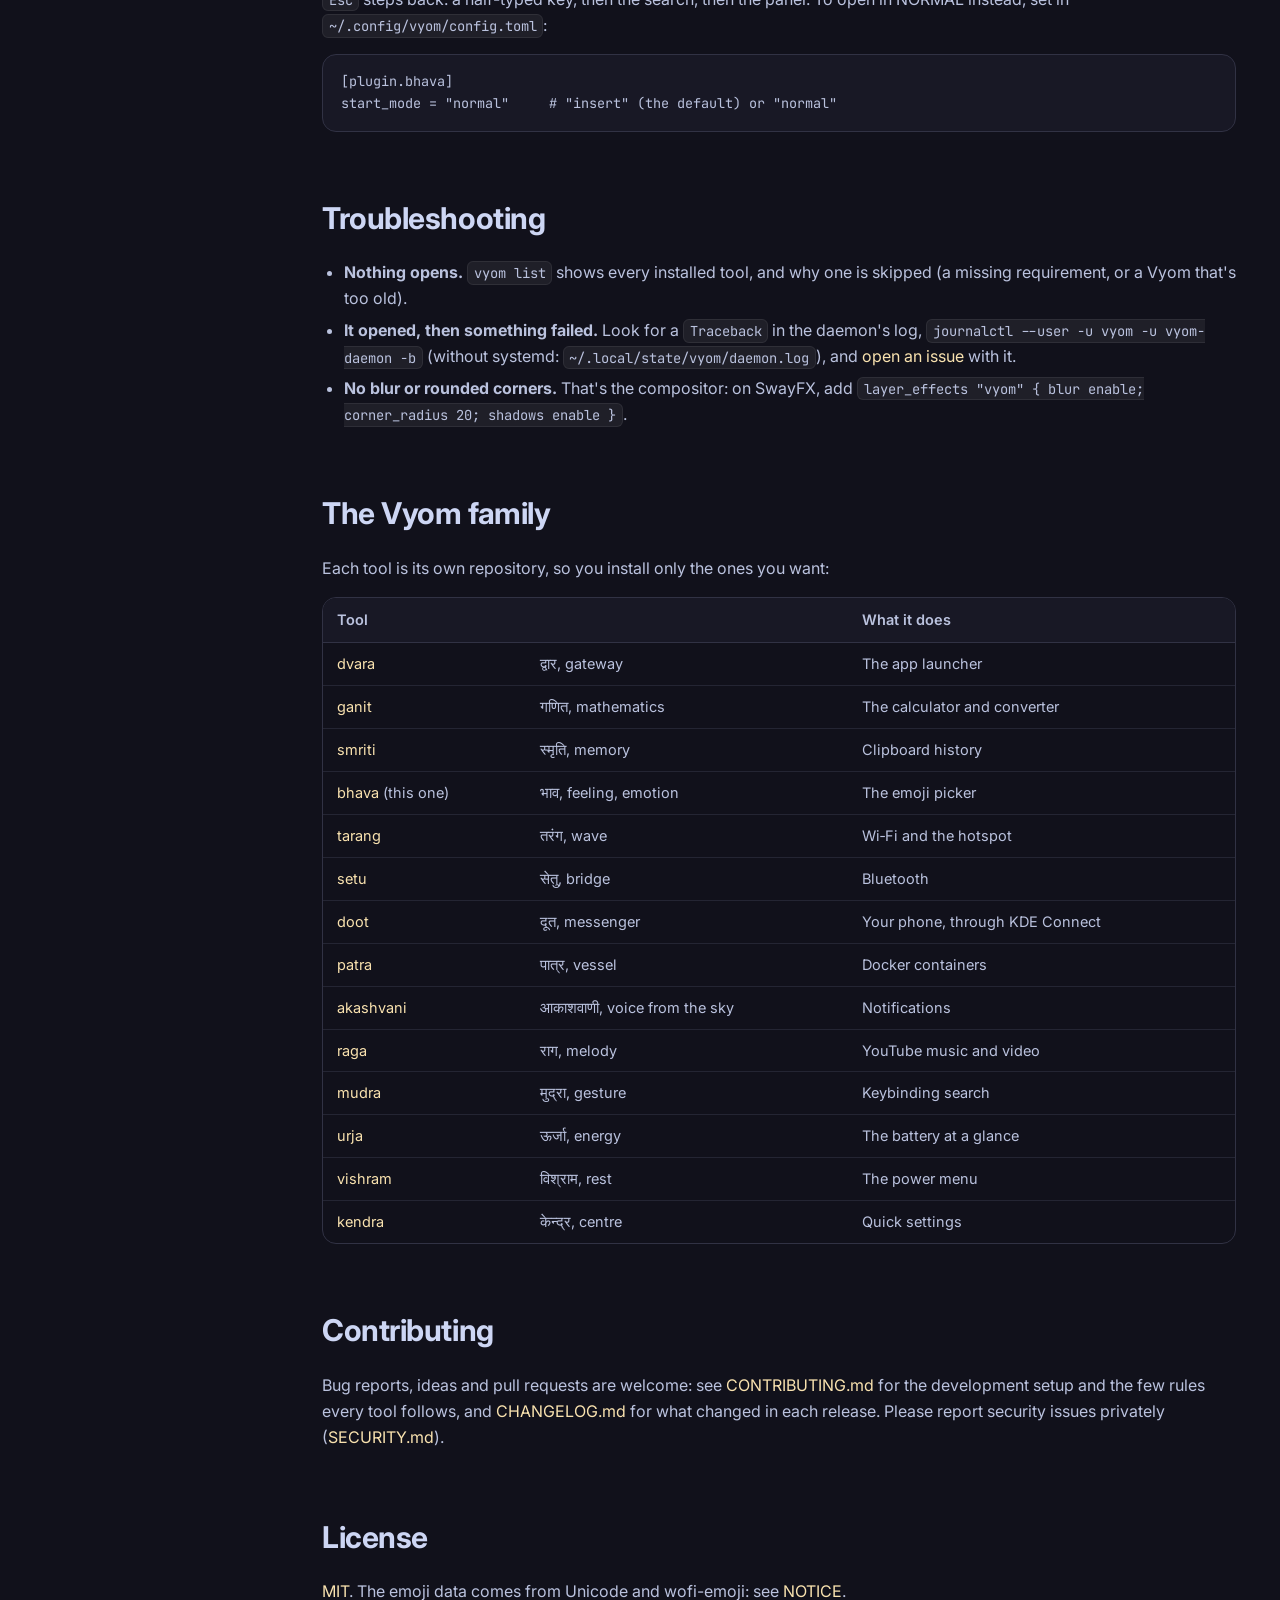
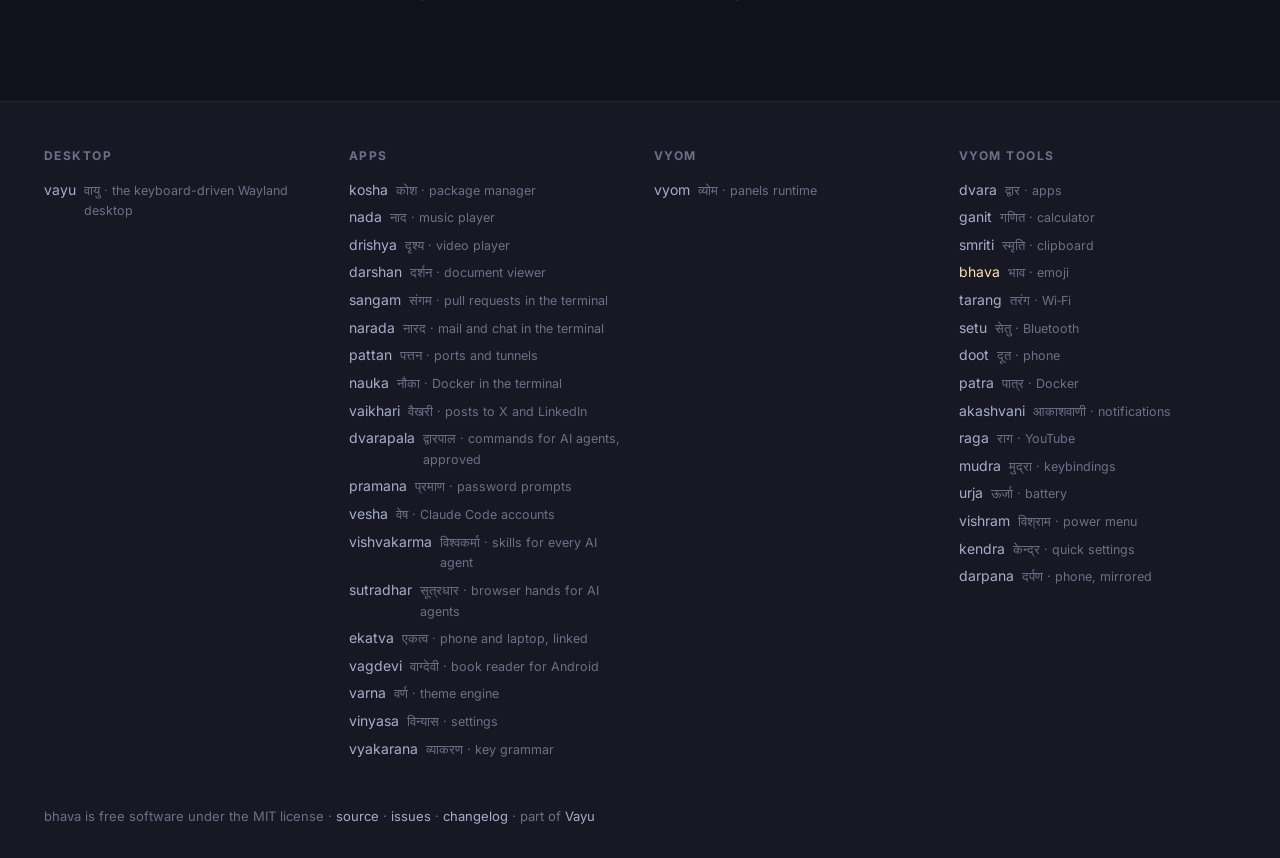
==== commit 867eeb8f: "The website moves to bhava.theyashsawarkar.dev Every Vayu tool's site now has its own address on the" ====
--- a/docs/index.html
+++ b/docs/index.html
@@ -78,8 +78,8 @@
 <h2 id="license"><a class="anchor" href="#license">#</a>License</h2>
 <p><a href="https://github.com/Theyashsawarkar/bhava/blob/main/LICENSE">MIT</a>. The emoji data comes from Unicode and wofi-emoji: see <a href="https://github.com/Theyashsawarkar/bhava/blob/main/NOTICE">NOTICE</a>.</p>
 </article></div>
-<footer><div class="in"><div><h4>Desktop</h4><a href="https://theyashsawarkar.github.io/vayu/" class="">vayu <span>वायु · the keyboard-driven Wayland desktop</span></a></div><div><h4>Apps</h4><a href="https://theyashsawarkar.github.io/kosha/" class="">kosha <span>कोश · package manager</span></a><a href="https://theyashsawarkar.github.io/nada/" class="">nada <span>नाद · music player</span></a><a href="https://theyashsawarkar.github.io/drishya/" class="">drishya <span>दृश्य · video player</span></a><a href="https://theyashsawarkar.github.io/sangam/" class="">sangam <span>संगम · pull requests in the terminal</span></a><a href="https://theyashsawarkar.github.io/narada/" class="">narada <span>नारद · mail and chat in the terminal</span></a><a href="https://theyashsawarkar.github.io/pattan/" class="">pattan <span>पत्तन · ports and tunnels</span></a><a href="https://theyashsawarkar.github.io/nauka/" class="">nauka <span>नौका · Docker in the terminal</span></a><a href="https://theyashsawarkar.github.io/vaikhari/" class="">vaikhari <span>वैखरी · posts to X and LinkedIn</span></a><a href="https://theyashsawarkar.github.io/dvarapala/" class="">dvarapala <span>द्वारपाल · commands for AI agents, approved</span></a><a href="https://theyashsawarkar.github.io/pramana/" class="">pramana <span>प्रमाण · password prompts</span></a><a href="https://theyashsawarkar.github.io/vesha/" class="">vesha <span>वेष · Claude Code accounts</span></a><a href="https://theyashsawarkar.github.io/vishvakarma/" class="">vishvakarma <span>विश्वकर्मा · skills for every AI agent</span></a><a href="https://theyashsawarkar.github.io/ekatva/" class="">ekatva <span>एकत्व · phone and laptop, linked</span></a><a href="https://theyashsawarkar.github.io/varna/" class="">varna <span>वर्ण · theme engine</span></a><a href="https://theyashsawarkar.github.io/vinyasa/" class="">vinyasa <span>विन्यास · settings</span></a></div><div><h4>Vyom</h4><a href="https://theyashsawarkar.github.io/vyom/" class="">vyom <span>व्योम · panels runtime</span></a></div><div><h4>Vyom tools</h4><a href="https://theyashsawarkar.github.io/dvara/" class="">dvara <span>द्वार · apps</span></a><a href="https://theyashsawarkar.github.io/ganit/" class="">ganit <span>गणित · calculator</span></a><a href="https://theyashsawarkar.github.io/smriti/" class="">smriti <span>स्मृति · clipboard</span></a><a href="https://theyashsawarkar.github.io/bhava/" class="me">bhava <span>भाव · emoji</span></a><a href="https://theyashsawarkar.github.io/tarang/" class="">tarang <span>तरंग · Wi‑Fi</span></a><a href="https://theyashsawarkar.github.io/setu/" class="">setu <span>सेतु · Bluetooth</span></a><a href="https://theyashsawarkar.github.io/doot/" class="">doot <span>दूत · phone</span></a><a href="https://theyashsawarkar.github.io/patra/" class="">patra <span>पात्र · Docker</span></a><a href="https://theyashsawarkar.github.io/akashvani/" class="">akashvani <span>आकाशवाणी · notifications</span></a><a href="https://theyashsawarkar.github.io/raga/" class="">raga <span>राग · YouTube</span></a><a href="https://theyashsawarkar.github.io/mudra/" class="">mudra <span>मुद्रा · keybindings</span></a><a href="https://theyashsawarkar.github.io/urja/" class="">urja <span>ऊर्जा · battery</span></a><a href="https://theyashsawarkar.github.io/vishram/" class="">vishram <span>विश्राम · power menu</span></a><a href="https://theyashsawarkar.github.io/kendra/" class="">kendra <span>केन्द्र · quick settings</span></a><a href="https://theyashsawarkar.github.io/darpana/" class="">darpana <span>दर्पण · phone, mirrored</span></a></div></div>
-<div class="bottom">bhava is free software under the MIT license · <a href="https://github.com/Theyashsawarkar/bhava">source</a> · <a href="https://github.com/Theyashsawarkar/bhava/issues">issues</a> · <a href="changelog.html">changelog</a> · part of <a href="https://theyashsawarkar.github.io/vayu/">Vayu</a></div></footer>
+<footer><div class="in"><div><h4>Desktop</h4><a href="https://vayu.theyashsawarkar.dev/" class="">vayu <span>वायु · the keyboard-driven Wayland desktop</span></a></div><div><h4>Apps</h4><a href="https://kosha.theyashsawarkar.dev/" class="">kosha <span>कोश · package manager</span></a><a href="https://nada.theyashsawarkar.dev/" class="">nada <span>नाद · music player</span></a><a href="https://drishya.theyashsawarkar.dev/" class="">drishya <span>दृश्य · video player</span></a><a href="https://darshan.theyashsawarkar.dev/" class="">darshan <span>दर्शन · document viewer</span></a><a href="https://sangam.theyashsawarkar.dev/" class="">sangam <span>संगम · pull requests in the terminal</span></a><a href="https://narada.theyashsawarkar.dev/" class="">narada <span>नारद · mail and chat in the terminal</span></a><a href="https://pattan.theyashsawarkar.dev/" class="">pattan <span>पत्तन · ports and tunnels</span></a><a href="https://nauka.theyashsawarkar.dev/" class="">nauka <span>नौका · Docker in the terminal</span></a><a href="https://vaikhari.theyashsawarkar.dev/" class="">vaikhari <span>वैखरी · posts to X and LinkedIn</span></a><a href="https://dvarapala.theyashsawarkar.dev/" class="">dvarapala <span>द्वारपाल · commands for AI agents, approved</span></a><a href="https://pramana.theyashsawarkar.dev/" class="">pramana <span>प्रमाण · password prompts</span></a><a href="https://vesha.theyashsawarkar.dev/" class="">vesha <span>वेष · Claude Code accounts</span></a><a href="https://vishvakarma.theyashsawarkar.dev/" class="">vishvakarma <span>विश्वकर्मा · skills for every AI agent</span></a><a href="https://sutradhar.theyashsawarkar.dev/" class="">sutradhar <span>सूत्रधार · browser hands for AI agents</span></a><a href="https://ekatva.theyashsawarkar.dev/" class="">ekatva <span>एकत्व · phone and laptop, linked</span></a><a href="https://vagdevi.theyashsawarkar.dev/" class="">vagdevi <span>वाग्देवी · book reader for Android</span></a><a href="https://varna.theyashsawarkar.dev/" class="">varna <span>वर्ण · theme engine</span></a><a href="https://vinyasa.theyashsawarkar.dev/" class="">vinyasa <span>विन्यास · settings</span></a><a href="https://vyakarana.theyashsawarkar.dev/" class="">vyakarana <span>व्याकरण · key grammar</span></a></div><div><h4>Vyom</h4><a href="https://vyom.theyashsawarkar.dev/" class="">vyom <span>व्योम · panels runtime</span></a></div><div><h4>Vyom tools</h4><a href="https://dvara.theyashsawarkar.dev/" class="">dvara <span>द्वार · apps</span></a><a href="https://ganit.theyashsawarkar.dev/" class="">ganit <span>गणित · calculator</span></a><a href="https://smriti.theyashsawarkar.dev/" class="">smriti <span>स्मृति · clipboard</span></a><a href="https://bhava.theyashsawarkar.dev/" class="me">bhava <span>भाव · emoji</span></a><a href="https://tarang.theyashsawarkar.dev/" class="">tarang <span>तरंग · Wi‑Fi</span></a><a href="https://setu.theyashsawarkar.dev/" class="">setu <span>सेतु · Bluetooth</span></a><a href="https://doot.theyashsawarkar.dev/" class="">doot <span>दूत · phone</span></a><a href="https://patra.theyashsawarkar.dev/" class="">patra <span>पात्र · Docker</span></a><a href="https://akashvani.theyashsawarkar.dev/" class="">akashvani <span>आकाशवाणी · notifications</span></a><a href="https://raga.theyashsawarkar.dev/" class="">raga <span>राग · YouTube</span></a><a href="https://mudra.theyashsawarkar.dev/" class="">mudra <span>मुद्रा · keybindings</span></a><a href="https://urja.theyashsawarkar.dev/" class="">urja <span>ऊर्जा · battery</span></a><a href="https://vishram.theyashsawarkar.dev/" class="">vishram <span>विश्राम · power menu</span></a><a href="https://kendra.theyashsawarkar.dev/" class="">kendra <span>केन्द्र · quick settings</span></a><a href="https://darpana.theyashsawarkar.dev/" class="">darpana <span>दर्पण · phone, mirrored</span></a></div></div>
+<div class="bottom">bhava is free software under the MIT license · <a href="https://github.com/Theyashsawarkar/bhava">source</a> · <a href="https://github.com/Theyashsawarkar/bhava/issues">issues</a> · <a href="changelog.html">changelog</a> · part of <a href="https://vayu.theyashsawarkar.dev/">Vayu</a></div></footer>
 <script>
 document.querySelectorAll('pre.code').forEach(p=>{const b=document.createElement('button');b.className='copy';b.textContent='Copy';
 b.onclick=()=>{navigator.clipboard.writeText(p.innerText.replace(/^Copy/,'')).then(()=>{b.textContent='Copied';setTimeout(()=>b.textContent='Copy',1200)})};p.appendChild(b)});
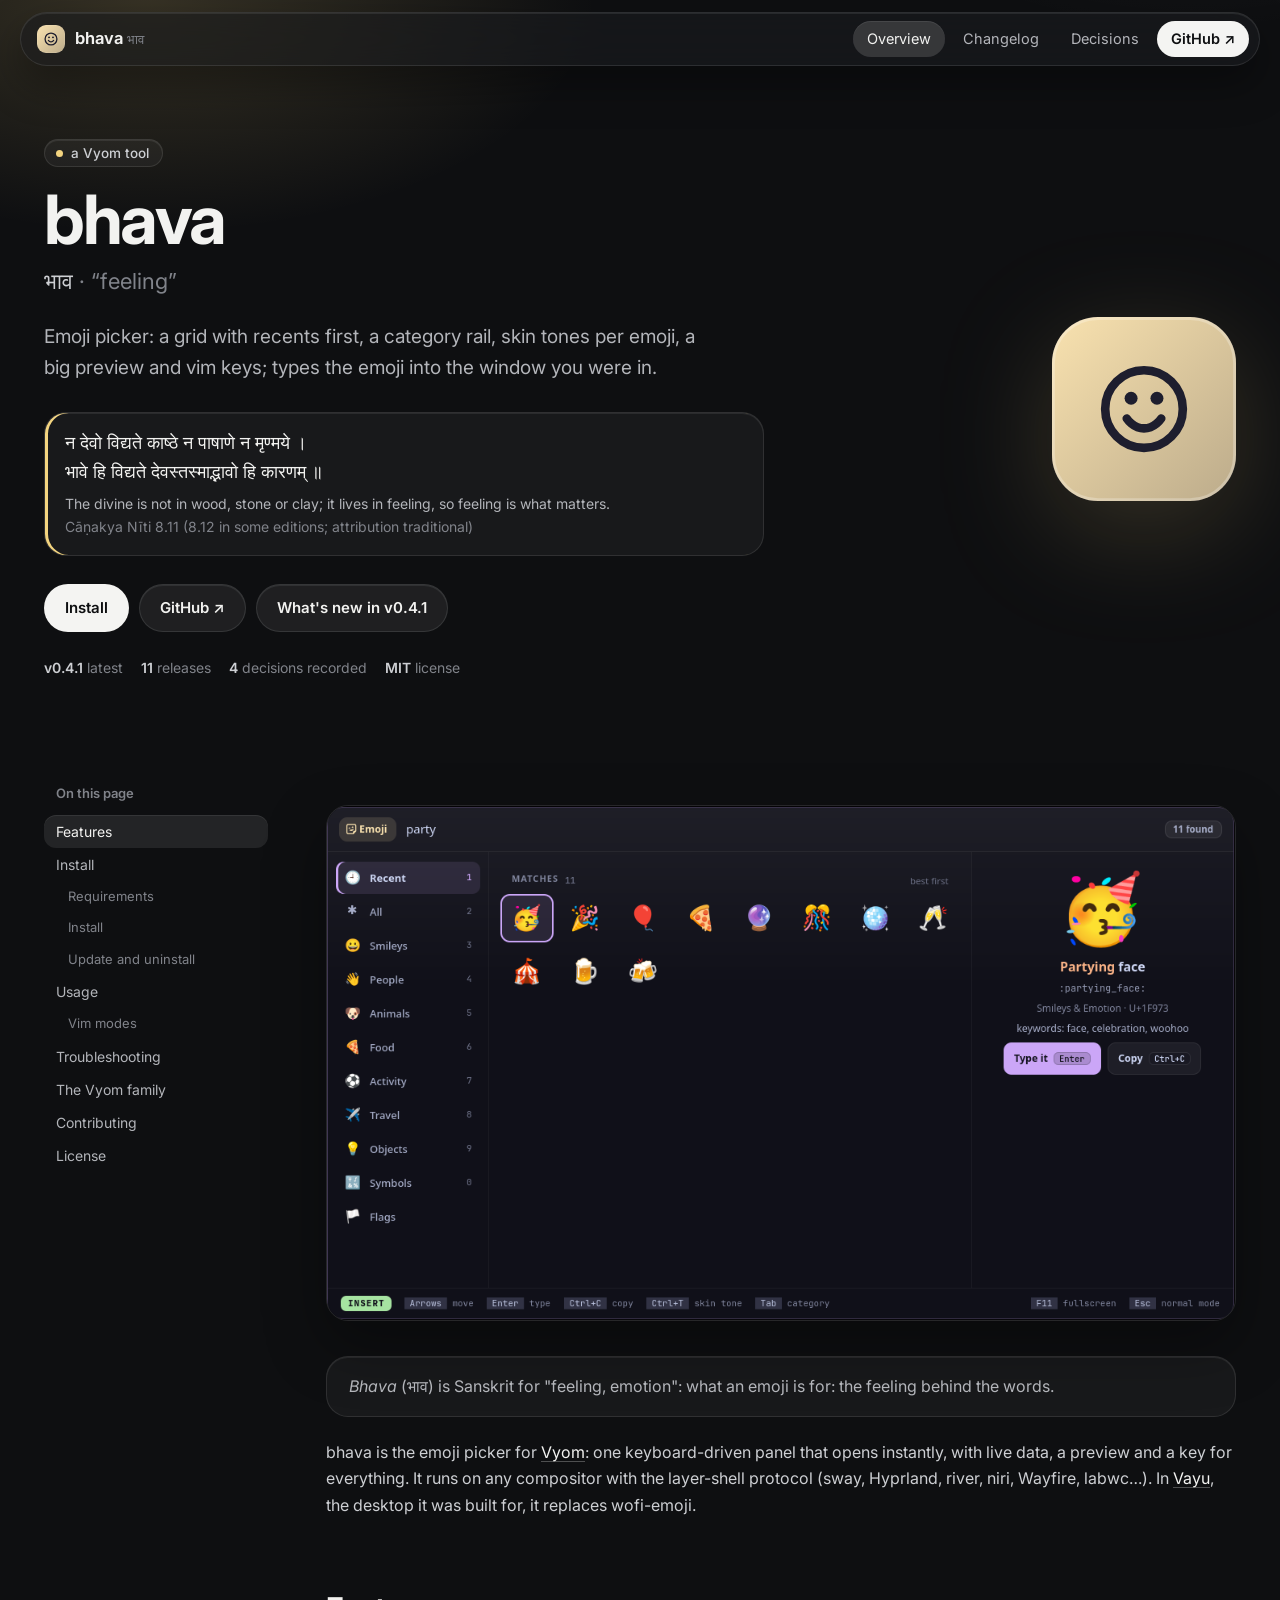
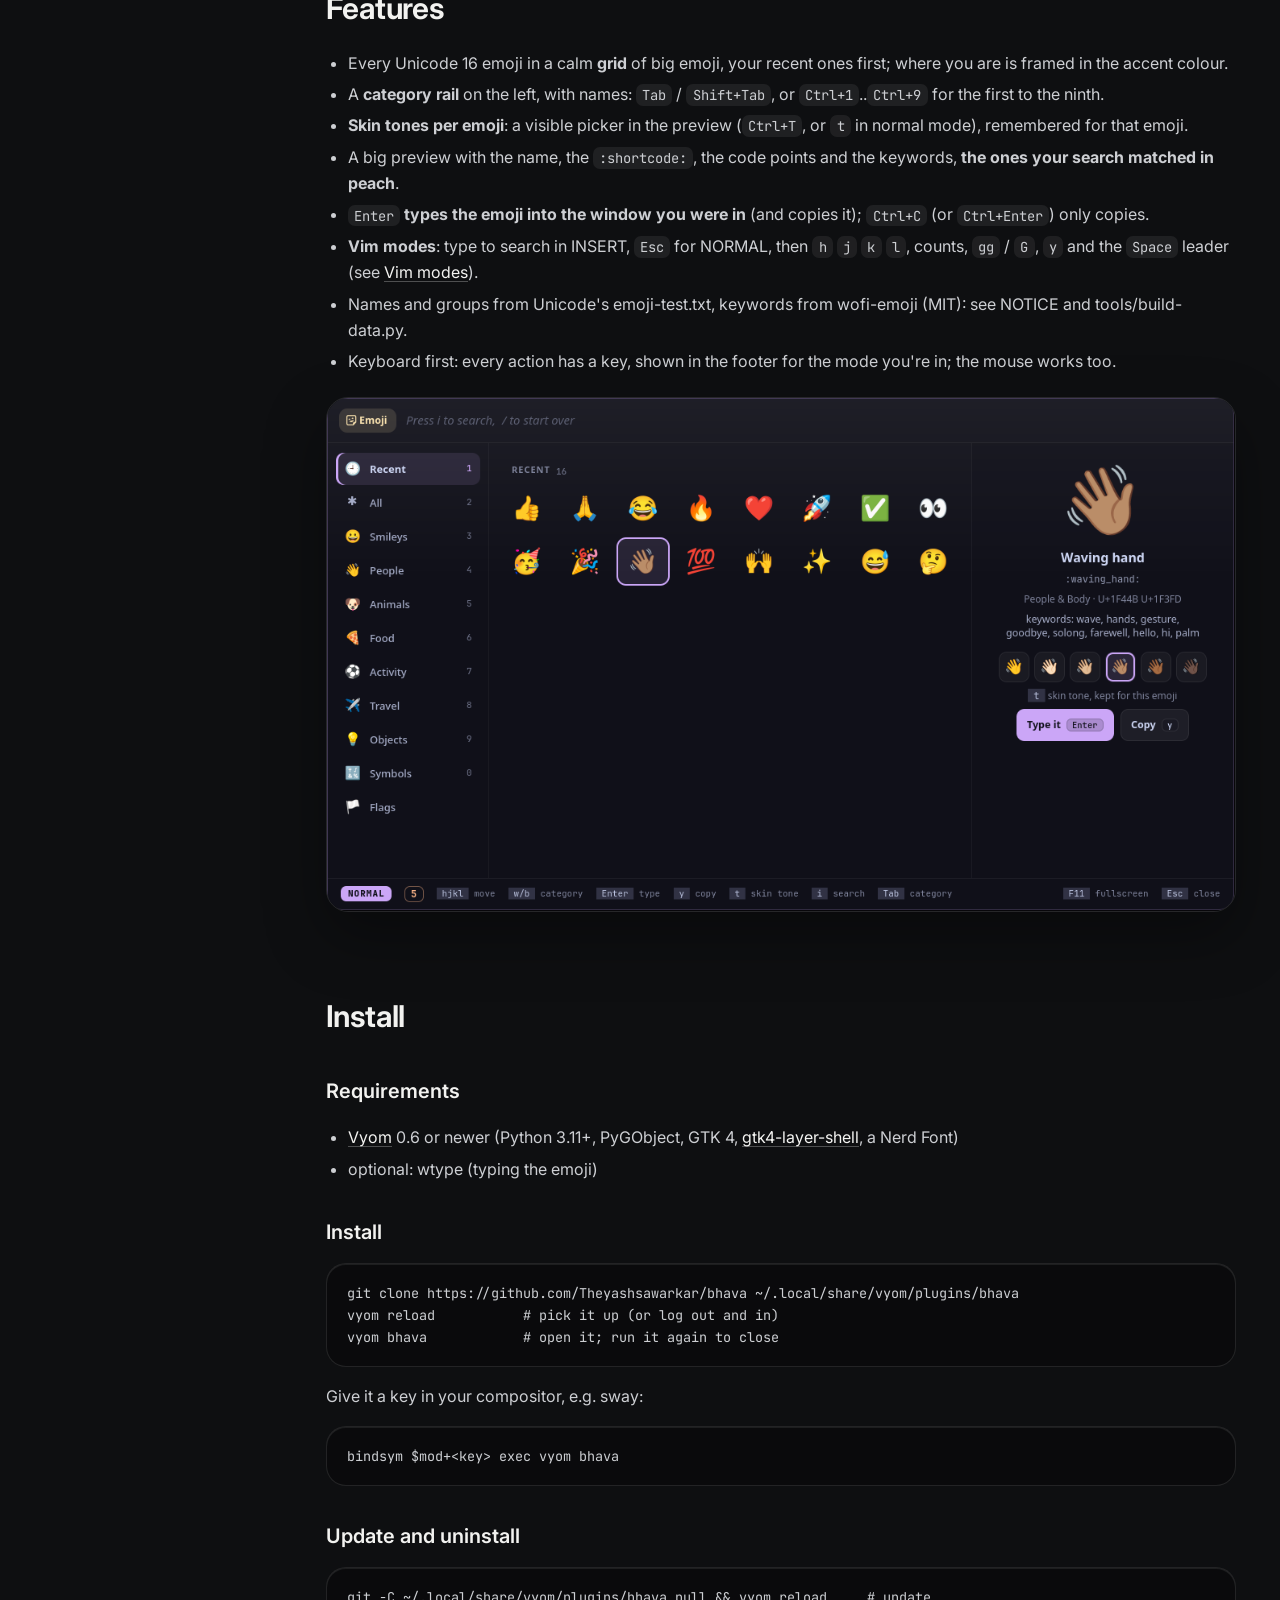
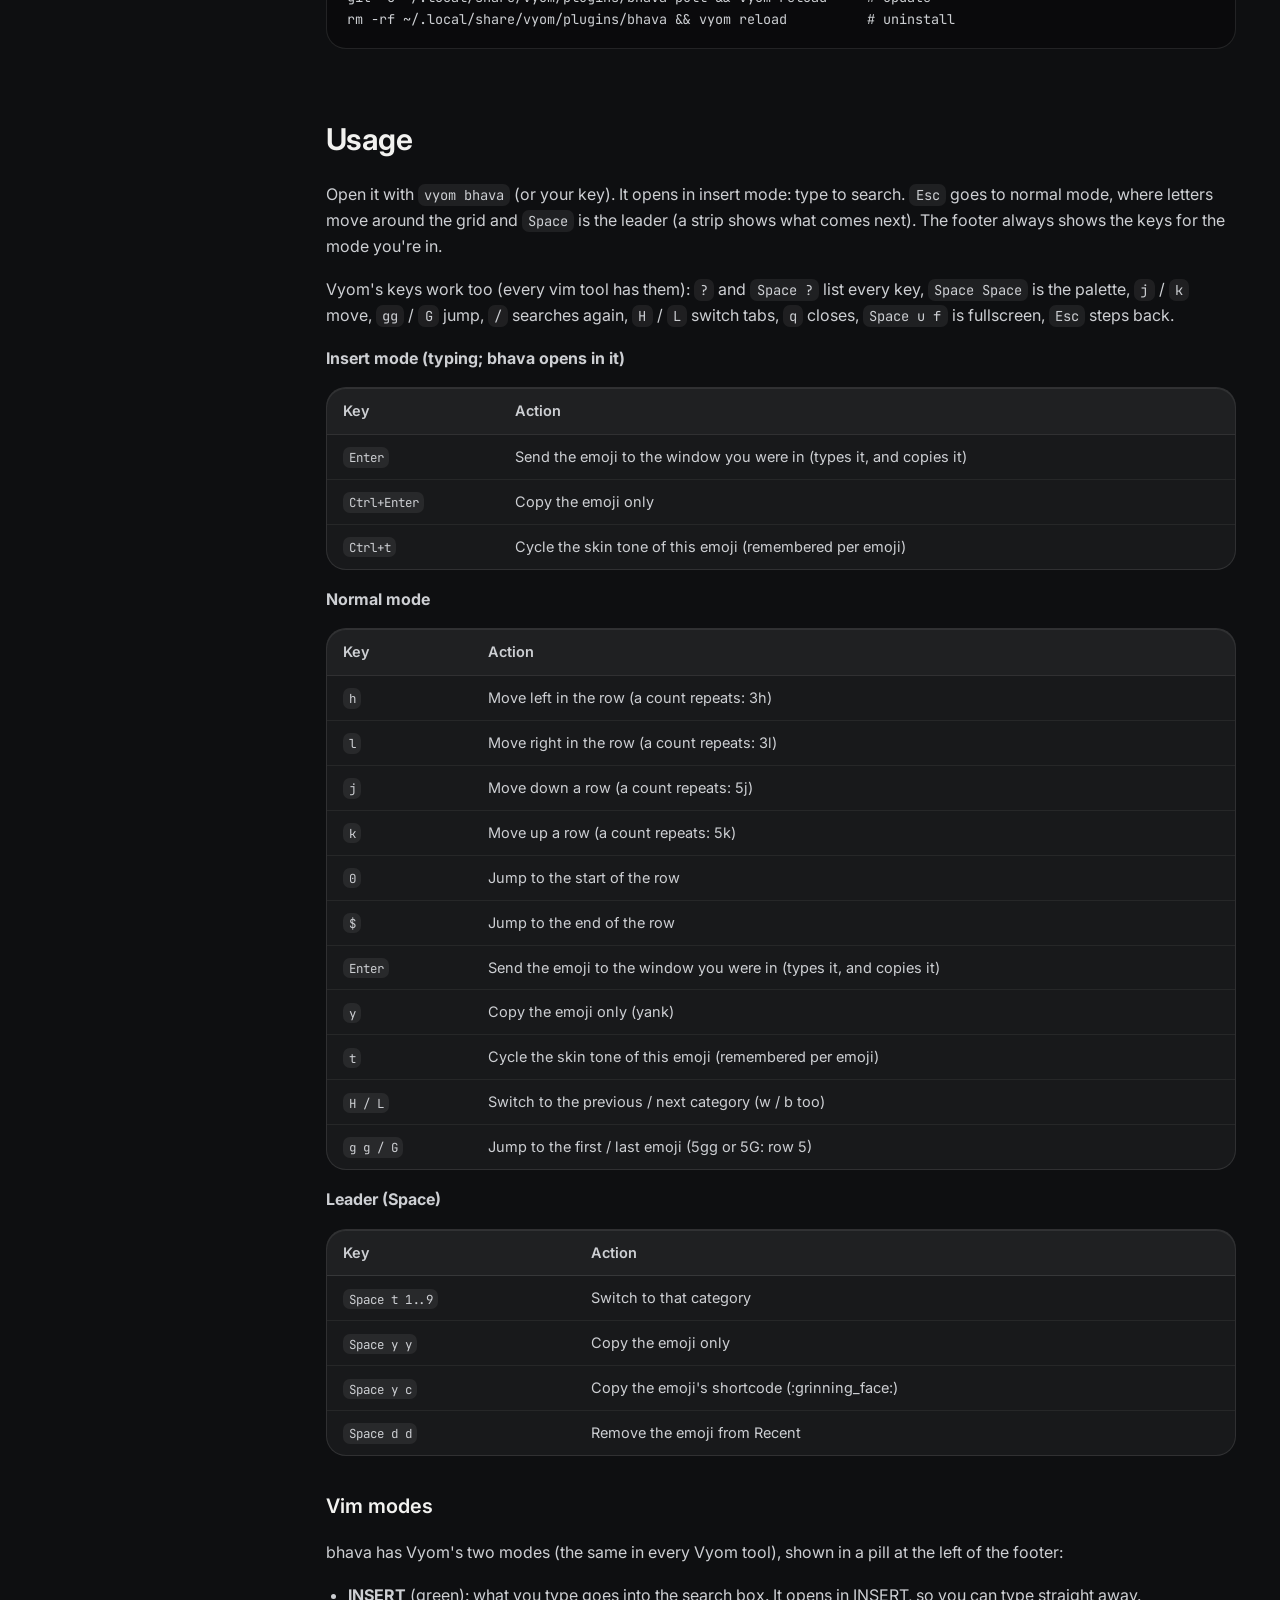
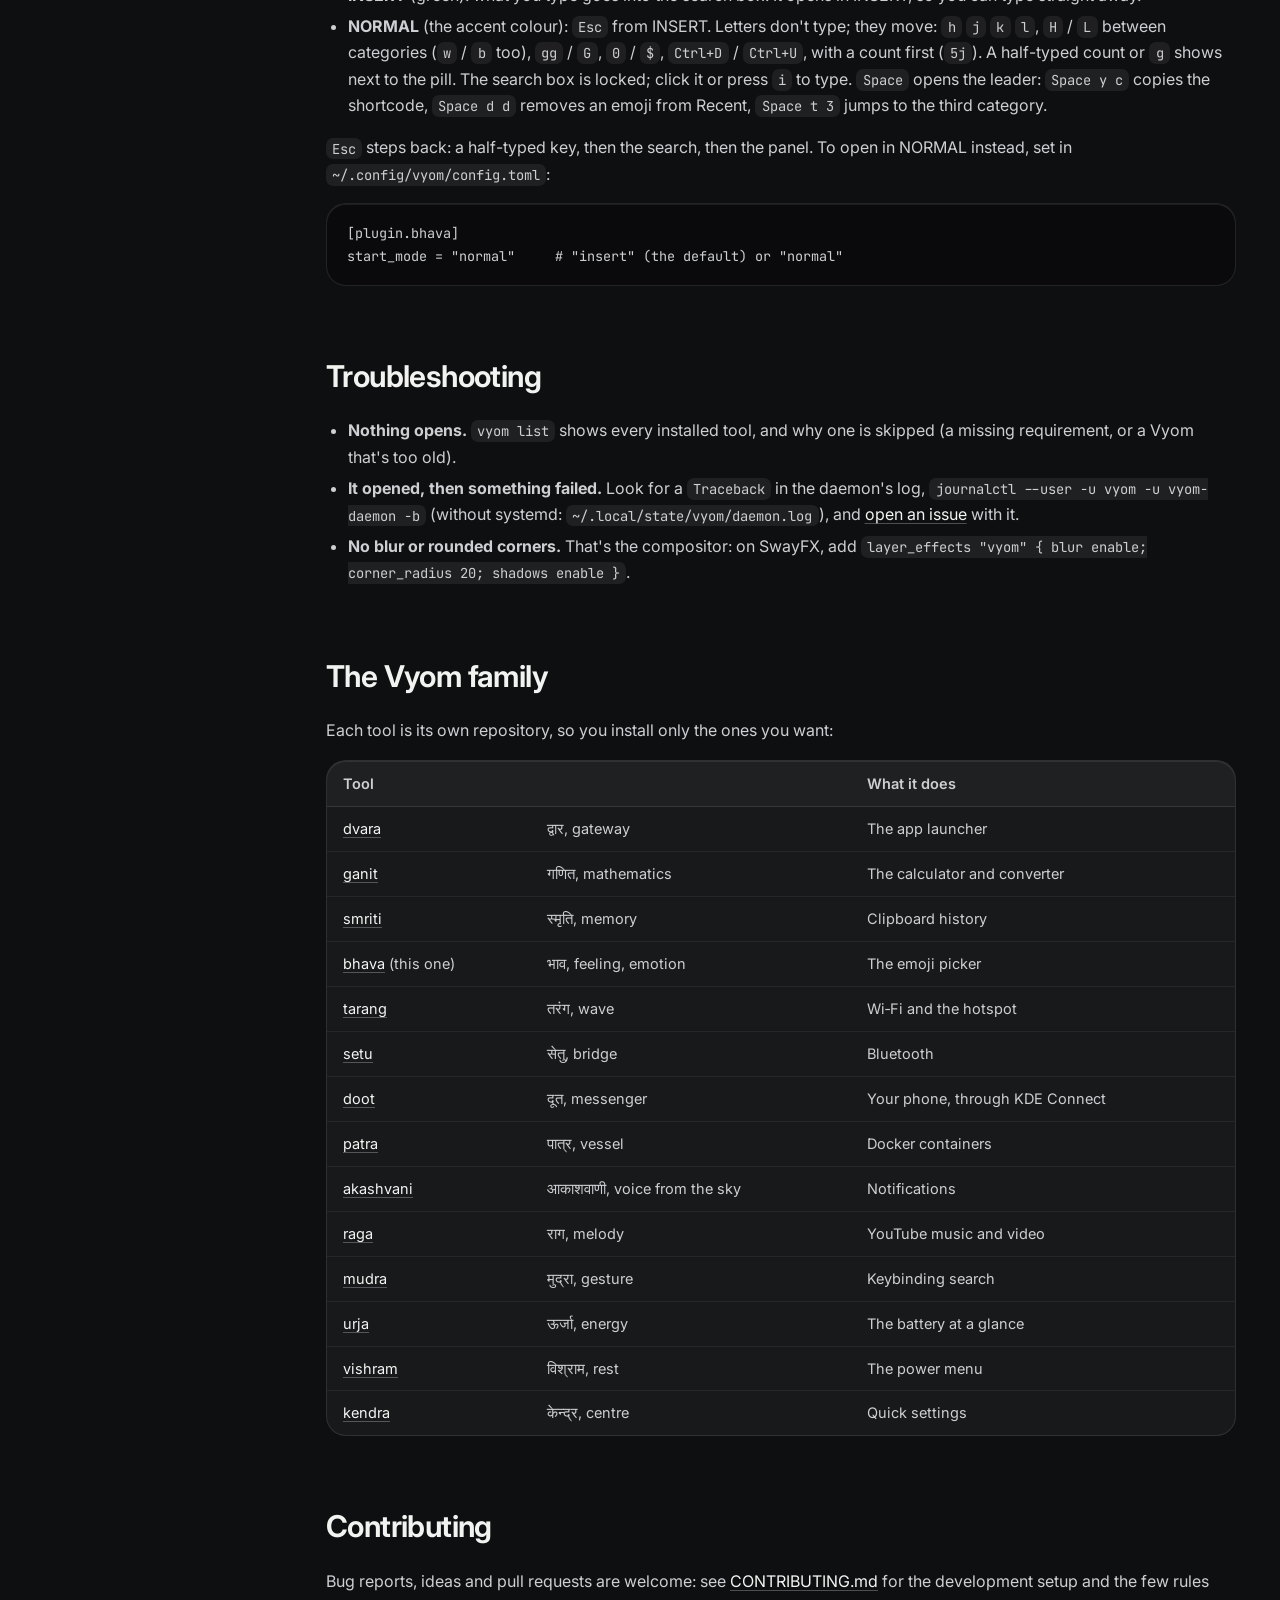
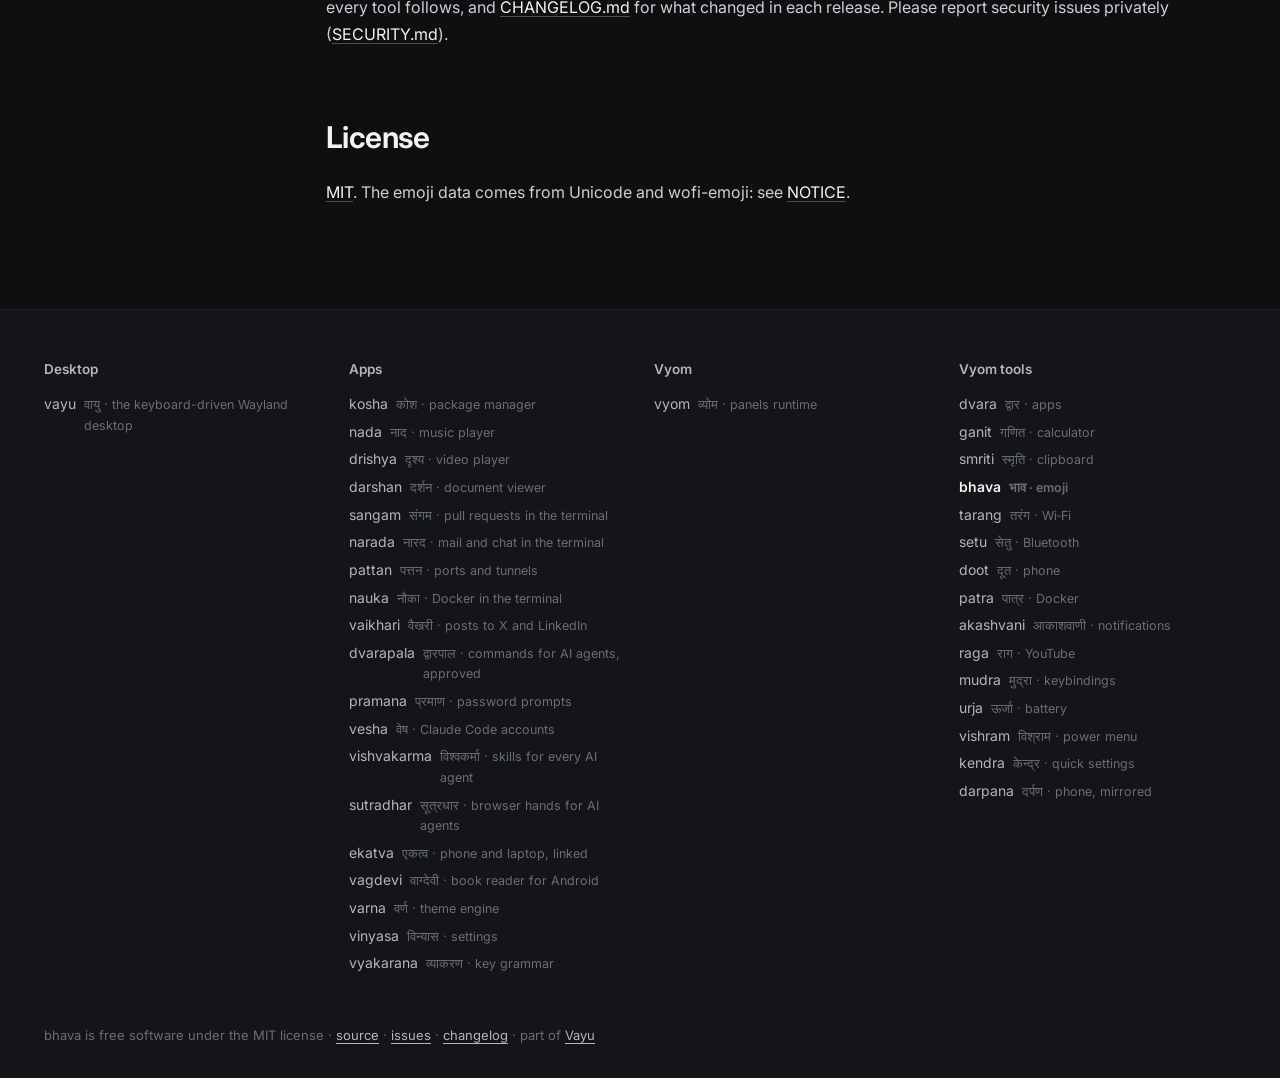
==== commit 3130fa36: "Spatial look: graphite glass, round shapes, colour only for meaning Co-Authored-By: Claude Opus 5.5 " ====
--- a/docs/index.html
+++ b/docs/index.html
@@ -7,12 +7,12 @@
 <meta name="description" content="Emoji picker: a grid with recents first, a category rail, skin tones per emoji, a big preview and vim keys; types the emoji into the window you were in.">
 <meta property="og:title" content="bhava · Emoji picker: a grid with recents first, a category rail, skin tones per emoji, a big preview and vim keys; types the emoji into the window you were in.">
 <meta property="og:description" content="Emoji picker: a grid with recents first, a category rail, skin tones per emoji, a big preview and vim keys; types the emoji into the window you were in.">
-<meta name="theme-color" content="#11111b">
+<meta name="theme-color" content="#0e0f11">
 <link rel="icon" href="assets/logo.svg" type="image/svg+xml">
 <link rel="preconnect" href="https://fonts.googleapis.com">
 <link href="https://fonts.googleapis.com/css2?family=Inter:wght@400;500;600;700;800&family=JetBrains+Mono:wght@400;600&display=swap" rel="stylesheet">
 <link rel="stylesheet" href="assets/site.css">
-<style>:root{--accent:#f9e2af;--glow:#f9e2af33}</style>
+<style>:root{--tool:#f3d47f;--glow:#f3d47f2e}</style>
 </head>
 <body>
 <header class="top"><div class="in">
--- a/docs/assets/site.css
+++ b/docs/assets/site.css
@@ -1,85 +1,100 @@
-:root{--crust:#11111b;--mantle:#181825;--base:#1e1e2e;--s0:#313244;--s1:#45475a;--ov0:#6c7086;--ov1:#7f849c;
---sub0:#a6adc8;--sub1:#bac2de;--text:#cdd6f4;--mauve:#cba6f7;--green:#a6e3a1;--peach:#fab387;--red:#f38ba8;--blue:#89b4fa;
+/* Vayu's Spatial look: graphite glass that floats, very round, colour only
+   where it means something. The near-white accent is where you act (links,
+   the main button); the tool's own colour (--tool) is only its signature:
+   the logo's glow, the shloka's line, the release dots. */
+:root{--crust:#0e0f11;--mantle:#141518;--base:#1b1c20;--s0:#2a2c31;--s1:#3a3c42;--ov0:#6a6d74;--ov1:#80838a;
+--sub0:#b3b5ba;--sub1:#cdcfd3;--text:#f2f2f0;--accent:#f4f4f2;--green:#8ee2a6;--peach:#f7b07d;--red:#ff9389;--blue:#93c4ff;
+--glass:rgba(255,255,255,.045);--rim:rgba(255,255,255,.10);--lit:inset 0 1px 0 rgba(255,255,255,.08);
 --ui:"Inter","Segoe UI",system-ui,sans-serif;--mono:"JetBrains Mono","JetBrainsMono Nerd Font",ui-monospace,monospace}
-*{box-sizing:border-box}html{scroll-behavior:smooth;scroll-padding-top:76px}
+*{box-sizing:border-box}html{scroll-behavior:smooth;scroll-padding-top:96px}
 body{margin:0;background:var(--crust);color:var(--text);font:16px/1.65 var(--ui);-webkit-font-smoothing:antialiased}
-a{color:var(--accent);text-decoration:none}a:hover{text-decoration:underline}
-code{font:.86em var(--mono);background:rgba(255,255,255,.06);border:1px solid rgba(255,255,255,.07);padding:.12em .4em;border-radius:6px;color:var(--sub1)}
+a{color:var(--accent);text-decoration:underline;text-decoration-color:rgba(244,244,242,.28);text-underline-offset:3px}
+a:hover{text-decoration-color:var(--accent)}
+code{font:.86em var(--mono);background:rgba(255,255,255,.07);padding:.14em .45em;border-radius:7px;color:var(--sub1)}
 img{max-width:100%;height:auto}
-/* nav */
-.top{position:sticky;top:0;z-index:20;backdrop-filter:blur(18px) saturate(1.4);-webkit-backdrop-filter:blur(18px) saturate(1.4);
-background:rgba(17,17,27,.72);border-bottom:1px solid rgba(255,255,255,.06)}
-.top .in{max-width:1240px;margin:0 auto;padding:12px 24px;display:flex;align-items:center;gap:22px}
-.brand{display:flex;align-items:center;gap:10px;font-weight:700;font-size:17px;color:var(--text)}
-.brand img{width:30px;height:30px;border-radius:8px}.brand small{font-weight:500;color:var(--ov1);font-size:13px}
+:focus-visible{outline:2px solid var(--accent);outline-offset:3px;border-radius:8px}
+/* nav: a floating glass pill */
+.top{position:sticky;top:12px;z-index:20;padding:0 16px}
+.top .in{max-width:1240px;margin:0 auto;padding:8px 10px 8px 16px;display:flex;align-items:center;gap:22px;
+border-radius:999px;background:rgba(27,28,32,.62);border:1px solid var(--rim);box-shadow:var(--lit),0 18px 40px rgba(0,0,0,.35);
+backdrop-filter:blur(24px) saturate(1.5);-webkit-backdrop-filter:blur(24px) saturate(1.5)}
+.brand{display:flex;align-items:center;gap:10px;font-weight:650;font-size:16.5px;color:var(--text);text-decoration:none}
+.brand img{width:28px;height:28px;border-radius:9px}.brand small{font-weight:500;color:var(--ov1);font-size:13px}
 .top nav{display:flex;gap:4px;margin-left:auto;flex-wrap:wrap}
-.top nav a{color:var(--sub0);padding:6px 12px;border-radius:9px;font-size:14.5px}
-.top nav a:hover,.top nav a.on{background:rgba(255,255,255,.06);color:var(--text);text-decoration:none}
-.top nav a.gh{border:1px solid rgba(255,255,255,.12)}
-/* hero */
-.hero{position:relative;overflow:hidden;border-bottom:1px solid rgba(255,255,255,.05)}
-.hero:before{content:"";position:absolute;inset:-40% -10% auto;height:640px;
-background:radial-gradient(600px 300px at 20% 30%,var(--glow),transparent 70%),radial-gradient(500px 300px at 85% 10%,rgba(137,180,250,.18),transparent 70%);pointer-events:none}
-.hero .in{position:relative;max-width:1240px;margin:0 auto;padding:72px 24px 56px;display:grid;grid-template-columns:minmax(0,1fr) auto;gap:40px;align-items:center}
-.eyebrow{font:600 13px var(--mono);letter-spacing:.14em;text-transform:uppercase;color:var(--accent)}
-.hero h1{font-size:clamp(40px,6vw,64px);line-height:1.04;margin:12px 0 6px;letter-spacing:-.03em}
-.hero .sa{font-size:22px;color:var(--accent);margin-bottom:18px}.hero .sa span{color:var(--ov1)}
-.hero .shloka{margin:0 0 26px;padding-left:16px;border-left:3px solid var(--accent);max-width:720px}.hero .shloka p{margin:0 0 6px;font-size:18px;line-height:1.6;color:var(--text)}.hero .shloka figcaption{font-size:14px;color:var(--sub0)}.hero .shloka cite{color:var(--ov1);font-style:normal;white-space:nowrap}
-.hero p.lead{font-size:19px;color:var(--sub0);max-width:720px;margin:0 0 26px}
+.top nav a{color:var(--sub0);padding:6px 14px;border-radius:999px;font-size:14.5px;text-decoration:none}
+.top nav a:hover{background:rgba(255,255,255,.07);color:var(--text)}
+.top nav a.on{background:rgba(255,255,255,.14);color:var(--text);box-shadow:var(--lit)}
+.top nav a.gh{background:var(--accent);color:var(--crust);font-weight:600}.top nav a.gh:hover{background:#fff}
+/* hero: the tool's light in a dark room */
+.hero{position:relative;overflow:hidden;margin-top:-64px;padding-top:64px}
+.hero:before{content:"";position:absolute;inset:-30% -10% auto;height:720px;
+background:radial-gradient(640px 340px at 18% 32%,var(--glow),transparent 70%),radial-gradient(520px 300px at 86% 8%,rgba(255,255,255,.06),transparent 70%);pointer-events:none}
+.hero .in{position:relative;max-width:1240px;margin:0 auto;padding:84px 24px 60px;display:grid;grid-template-columns:minmax(0,1fr) auto;gap:48px;align-items:center}
+.eyebrow{display:inline-flex;align-items:center;gap:8px;font:500 13.5px var(--ui);color:var(--sub1);padding:5px 13px 5px 11px;border-radius:999px;
+background:var(--glass);border:1px solid var(--rim);box-shadow:var(--lit)}
+.eyebrow:before{content:"";width:7px;height:7px;border-radius:50%;background:var(--tool)}
+.hero h1{font-size:clamp(42px,6vw,68px);line-height:1.02;margin:18px 0 8px;letter-spacing:-.035em;font-weight:700}
+.hero .sa{font-size:22px;color:var(--sub1);margin-bottom:22px}.hero .sa span{color:var(--ov1)}
+.hero .shloka{margin:0 0 28px;padding:16px 20px;border-radius:22px;background:var(--glass);border:1px solid var(--rim);box-shadow:var(--lit),inset 3px 0 0 var(--tool);max-width:720px}
+.hero .shloka p{margin:0 0 6px;font-size:18px;line-height:1.6;color:var(--text)}.hero .shloka figcaption{font-size:14px;color:var(--sub0)}.hero .shloka cite{color:var(--ov1);font-style:normal;white-space:nowrap}
+.hero p.lead{font-size:19px;color:var(--sub0);max-width:680px;margin:0 0 28px}
 .cta{display:flex;gap:10px;flex-wrap:wrap}
-.btn{display:inline-flex;align-items:center;gap:8px;padding:11px 18px;border-radius:12px;font-weight:600;font-size:15px;border:1px solid rgba(255,255,255,.12);color:var(--text);background:rgba(255,255,255,.04)}
-.btn:hover{text-decoration:none;background:rgba(255,255,255,.08)}
-.btn.primary{background:var(--accent);color:var(--crust);border-color:transparent}.btn.primary:hover{filter:brightness(1.06)}
-.hero .logo{width:180px;height:180px;filter:drop-shadow(0 24px 48px var(--glow))}
-.meta{display:flex;gap:18px;flex-wrap:wrap;margin-top:22px;color:var(--ov1);font-size:14px}.meta b{color:var(--sub1);font-weight:600}
+.btn{display:inline-flex;align-items:center;gap:8px;padding:11px 20px;border-radius:999px;font-weight:600;font-size:15px;color:var(--text);
+background:rgba(255,255,255,.07);border:1px solid var(--rim);box-shadow:var(--lit);text-decoration:none}
+.btn:hover{background:rgba(255,255,255,.12)}
+.btn.primary{background:var(--accent);color:var(--crust);border-color:transparent;box-shadow:none}.btn.primary:hover{background:#fff}
+.hero .logo{width:184px;height:184px;filter:drop-shadow(0 28px 56px var(--glow))}
+.meta{display:flex;gap:18px;flex-wrap:wrap;margin-top:24px;color:var(--ov1);font-size:14px}.meta b{color:var(--sub1);font-weight:600}
 /* layout */
-.wrap{max-width:1240px;margin:0 auto;padding:40px 24px 80px;display:grid;grid-template-columns:230px minmax(0,1fr);gap:48px}
-.toc{position:sticky;top:84px;align-self:start;max-height:calc(100vh - 100px);overflow:auto;font-size:14px;padding-right:6px}
-.toc b{display:block;font-size:11.5px;letter-spacing:.12em;text-transform:uppercase;color:var(--ov0);margin:0 0 10px}
-.toc a{display:block;color:var(--sub0);padding:4px 10px;border-left:2px solid var(--s0)}
-.toc a.l3{padding-left:22px;font-size:13px;color:var(--ov1)}
-.toc a:hover,.toc a.on{color:var(--text);border-left-color:var(--accent);text-decoration:none}
+.wrap{max-width:1240px;margin:0 auto;padding:44px 24px 88px;display:grid;grid-template-columns:230px minmax(0,1fr);gap:52px}
+.toc{position:sticky;top:96px;align-self:start;max-height:calc(100vh - 116px);overflow:auto;font-size:14px;padding-right:6px}
+.toc b{display:block;font-size:13px;font-weight:600;color:var(--ov1);margin:0 0 10px 12px}
+.toc a{display:block;color:var(--sub0);padding:5px 12px;border-radius:12px;text-decoration:none}
+.toc a.l3{padding-left:24px;font-size:13px;color:var(--ov1)}
+.toc a:hover{color:var(--text);background:rgba(255,255,255,.04)}
+.toc a.on{color:var(--text);background:rgba(255,255,255,.09);box-shadow:var(--lit)}
 article{min-width:0}
-article h2{font-size:30px;letter-spacing:-.015em;margin:56px 0 14px;padding-top:6px}
+article h2{font-size:30px;letter-spacing:-.02em;margin:60px 0 14px;padding-top:6px;font-weight:650}
 article h2:first-child{margin-top:0}
-article h3{font-size:20px;margin:34px 0 10px}article h4{font-size:16px;margin:24px 0 8px;color:var(--sub1)}
+article h3{font-size:20px;margin:34px 0 10px;font-weight:600}article h4{font-size:16px;margin:24px 0 8px;color:var(--sub1)}
 article p,article li{color:var(--sub1)}
-article .anchor{opacity:0;margin-left:-22px;width:22px;display:inline-block;color:var(--ov0)}
-article h2:hover .anchor,article h3:hover .anchor{opacity:1;text-decoration:none}
+article .anchor{opacity:0;margin-left:-22px;width:22px;display:inline-block;color:var(--ov0);text-decoration:none}
+article h2:hover .anchor,article h3:hover .anchor{opacity:1}
 article ul,article ol{padding-left:22px}article li{margin:5px 0}
-article img{border-radius:14px;border:1px solid rgba(255,255,255,.07)}
+article img{border-radius:22px;border:1px solid var(--rim);box-shadow:0 24px 60px rgba(0,0,0,.35)}
 article p[align=center]{text-align:center}article p[align=center] img{margin:6px 0}
-article blockquote{margin:22px 0;padding:14px 20px;border-left:3px solid var(--accent);background:rgba(255,255,255,.03);border-radius:12px}
-article blockquote p{margin:0;color:var(--sub0);font-style:italic}
-pre.code{position:relative;background:var(--mantle);border:1px solid var(--s0);border-radius:14px;padding:16px 18px;overflow:auto;font:13.5px/1.6 var(--mono);color:var(--sub1)}
-pre.code code{background:none;border:0;padding:0;font-size:inherit;color:inherit}
-pre.code .copy{position:absolute;top:8px;right:8px;font:600 11px var(--ui);padding:4px 9px;border-radius:7px;border:1px solid var(--s1);background:var(--base);color:var(--sub0);cursor:pointer;opacity:0;transition:.15s}
-pre.code:hover .copy{opacity:1}
-.table{overflow:auto;margin:16px 0;border:1px solid var(--s0);border-radius:14px}
+article blockquote{margin:22px 0;padding:16px 22px;background:var(--glass);border:1px solid var(--rim);box-shadow:var(--lit);border-radius:22px}
+article blockquote p{margin:0;color:var(--sub0)}
+pre.code{position:relative;background:rgba(0,0,0,.28);border:1px solid var(--rim);box-shadow:var(--lit);border-radius:20px;padding:18px 20px;overflow:auto;font:13.5px/1.65 var(--mono);color:var(--sub1)}
+pre.code code{background:none;padding:0;font-size:inherit;color:inherit}
+pre.code .copy{position:absolute;top:10px;right:10px;font:600 12px var(--ui);padding:5px 12px;border-radius:999px;border:0;background:rgba(255,255,255,.1);color:var(--text);cursor:pointer;opacity:0;transition:opacity .15s}
+pre.code:hover .copy,pre.code .copy:focus-visible{opacity:1}
+.table{overflow:auto;margin:16px 0;border:1px solid var(--rim);border-radius:20px;background:var(--glass);box-shadow:var(--lit)}
 table{border-collapse:collapse;width:100%;font-size:14.5px}
-th{text-align:left;background:var(--mantle);color:var(--sub1);font-weight:600;padding:10px 14px;border-bottom:1px solid var(--s0)}
-td{padding:9px 14px;border-bottom:1px solid rgba(49,50,68,.6);color:var(--sub1);vertical-align:top}tr:last-child td{border-bottom:0}
+th{text-align:left;color:var(--sub1);font-weight:600;padding:11px 16px;border-bottom:1px solid var(--rim);background:rgba(255,255,255,.03)}
+td{padding:10px 16px;border-bottom:1px solid rgba(255,255,255,.06);color:var(--sub1);vertical-align:top}tr:last-child td{border-bottom:0}
 td code{white-space:nowrap}
 /* changelog */
-.release{position:relative;padding:0 0 8px 28px;border-left:2px solid var(--s0);margin-left:6px}
-.release:before{content:"";position:absolute;left:-7px;top:10px;width:12px;height:12px;border-radius:50%;background:var(--accent);box-shadow:0 0 0 4px var(--crust)}
+.release{position:relative;padding:0 0 10px 30px;border-left:1px solid var(--s1);margin-left:6px}
+.release:before{content:"";position:absolute;left:-6px;top:11px;width:11px;height:11px;border-radius:50%;background:var(--tool);box-shadow:0 0 0 4px var(--crust)}
 .release h2{margin-top:0;font-size:24px}.release h2 .date{font:500 14px var(--mono);color:var(--ov1);margin-left:10px}
-.release .tag{font:600 12px var(--mono);padding:2px 8px;border-radius:7px;background:rgba(255,255,255,.06);color:var(--accent);margin-left:8px;vertical-align:3px}
+.release .tag{font:600 12px var(--mono);padding:2px 10px;border-radius:999px;background:rgba(255,255,255,.08);color:var(--text);margin-left:8px;vertical-align:3px}
 /* adr */
 .cards{display:grid;grid-template-columns:repeat(auto-fill,minmax(300px,1fr));gap:14px;margin:18px 0}
-.card{display:block;background:var(--mantle);border:1px solid var(--s0);border-radius:16px;padding:18px 20px;color:var(--text)}
-.card:hover{border-color:var(--accent);text-decoration:none;transform:translateY(-1px)}
-.card .n{font:600 12px var(--mono);color:var(--accent)}.card h3{margin:6px 0 6px;font-size:17px}.card p{margin:0;color:var(--sub0);font-size:14px}
-.status{display:inline-block;font:600 11px var(--mono);padding:2px 8px;border-radius:7px;background:rgba(166,227,161,.14);color:var(--green);text-transform:uppercase;letter-spacing:.06em}
-.status.superseded,.status.deprecated{background:rgba(250,179,135,.14);color:var(--peach)}.status.proposed{background:rgba(137,180,250,.14);color:var(--blue)}
+.card{display:block;background:var(--glass);border:1px solid var(--rim);box-shadow:var(--lit);border-radius:24px;padding:20px 22px;color:var(--text);text-decoration:none;transition:background .15s,border-color .15s}
+.card:hover{background:rgba(255,255,255,.075);border-color:rgba(255,255,255,.2)}
+.card .n{font:600 12px var(--mono);color:var(--ov1)}.card h3{margin:6px 0 6px;font-size:17px}.card p{margin:0;color:var(--sub0);font-size:14px}
+.status{display:inline-block;font:600 12px var(--ui);padding:2px 10px;border-radius:999px;background:rgba(142,226,166,.14);color:var(--green)}
+.status.superseded,.status.deprecated{background:rgba(247,176,125,.14);color:var(--peach)}.status.proposed{background:rgba(147,196,255,.14);color:var(--blue)}
 /* footer */
 footer{border-top:1px solid rgba(255,255,255,.06);background:var(--mantle)}
-footer .in{max-width:1240px;margin:0 auto;padding:44px 24px;display:grid;grid-template-columns:repeat(auto-fit,minmax(200px,1fr));gap:28px}
-footer h4{margin:0 0 10px;font-size:12px;letter-spacing:.12em;text-transform:uppercase;color:var(--ov0)}
-footer a{display:flex;gap:8px;align-items:baseline;color:var(--sub0);font-size:14px;padding:2px 0}footer a span{color:var(--ov0);font-size:12.5px}
-footer a.me{color:var(--accent)}
-footer .bottom{max-width:1240px;margin:0 auto;padding:0 24px 30px;color:var(--ov0);font-size:13px}
-footer .bottom a{display:inline;padding:0;font-size:13px}
-@media(max-width:900px){.wrap{grid-template-columns:1fr}.toc{display:none}.hero .in{grid-template-columns:1fr}.hero .logo{width:110px;height:110px;order:-1}
-.top nav a:not(.gh){padding:6px 8px}}
-@media(max-width:560px){.top nav a.hide{display:none}.hero .in{padding:44px 16px 36px}.wrap{padding:28px 16px 60px}}+footer .in{max-width:1240px;margin:0 auto;padding:48px 24px;display:grid;grid-template-columns:repeat(auto-fit,minmax(200px,1fr));gap:28px}
+footer h4{margin:0 0 10px;font-size:13.5px;font-weight:600;color:var(--sub0)}
+footer a{display:flex;gap:8px;align-items:baseline;color:var(--sub0);font-size:14px;padding:2px 0;text-decoration:none}footer a:hover{color:var(--text)}footer a span{color:var(--ov0);font-size:12.5px}
+footer a.me{color:var(--text);font-weight:600}
+footer .bottom{max-width:1240px;margin:0 auto;padding:0 24px 32px;color:var(--ov0);font-size:13px}
+footer .bottom a{display:inline;padding:0;font-size:13px;text-decoration:underline}
+@media(max-width:900px){.wrap{grid-template-columns:1fr}.toc{display:none}.hero .in{grid-template-columns:1fr}.hero .logo{width:112px;height:112px;order:-1}
+.top nav a:not(.gh){padding:6px 9px}}
+@media(max-width:560px){.top{padding:0 10px}.top .in{gap:10px;padding-left:12px}.brand small{display:none}.top nav a.hide{display:none}.hero .in{padding:52px 16px 36px}.wrap{padding:28px 16px 64px}}
+@media(prefers-reduced-motion:reduce){html{scroll-behavior:auto}*{transition:none!important}}
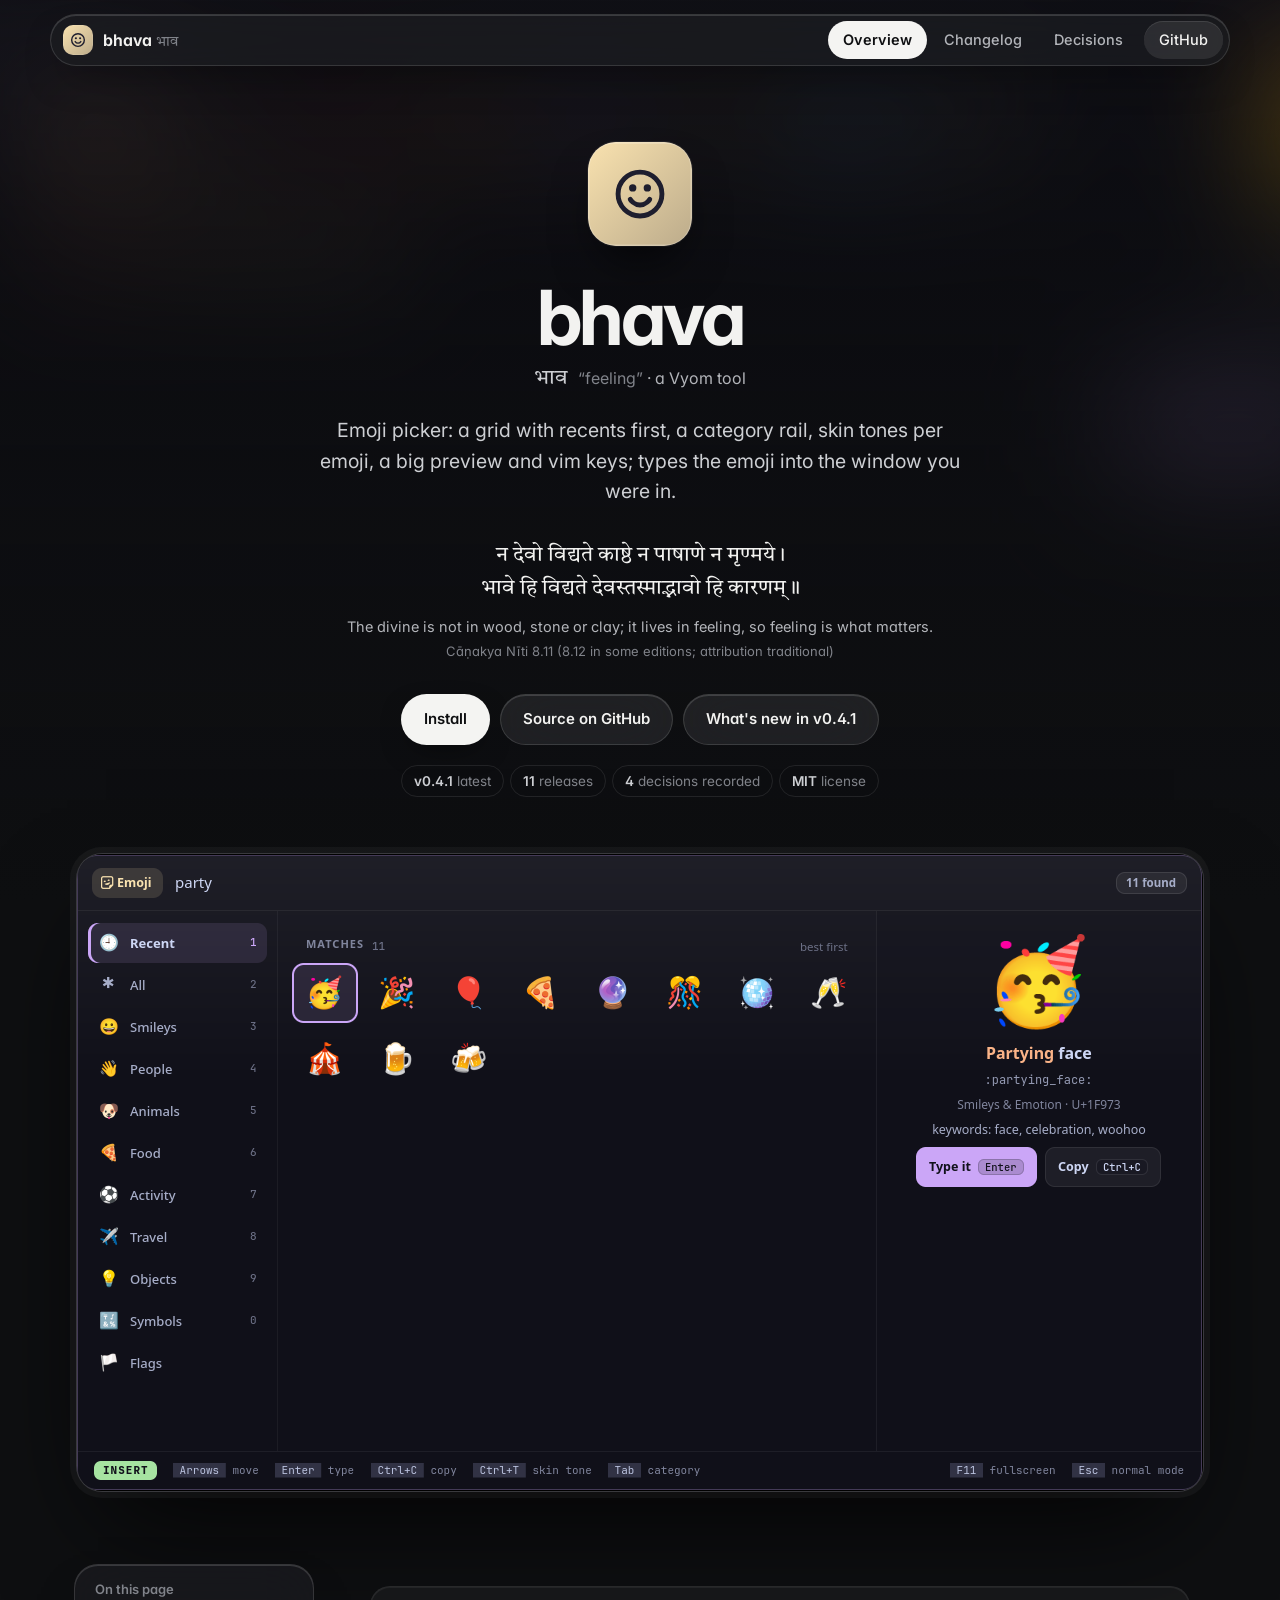
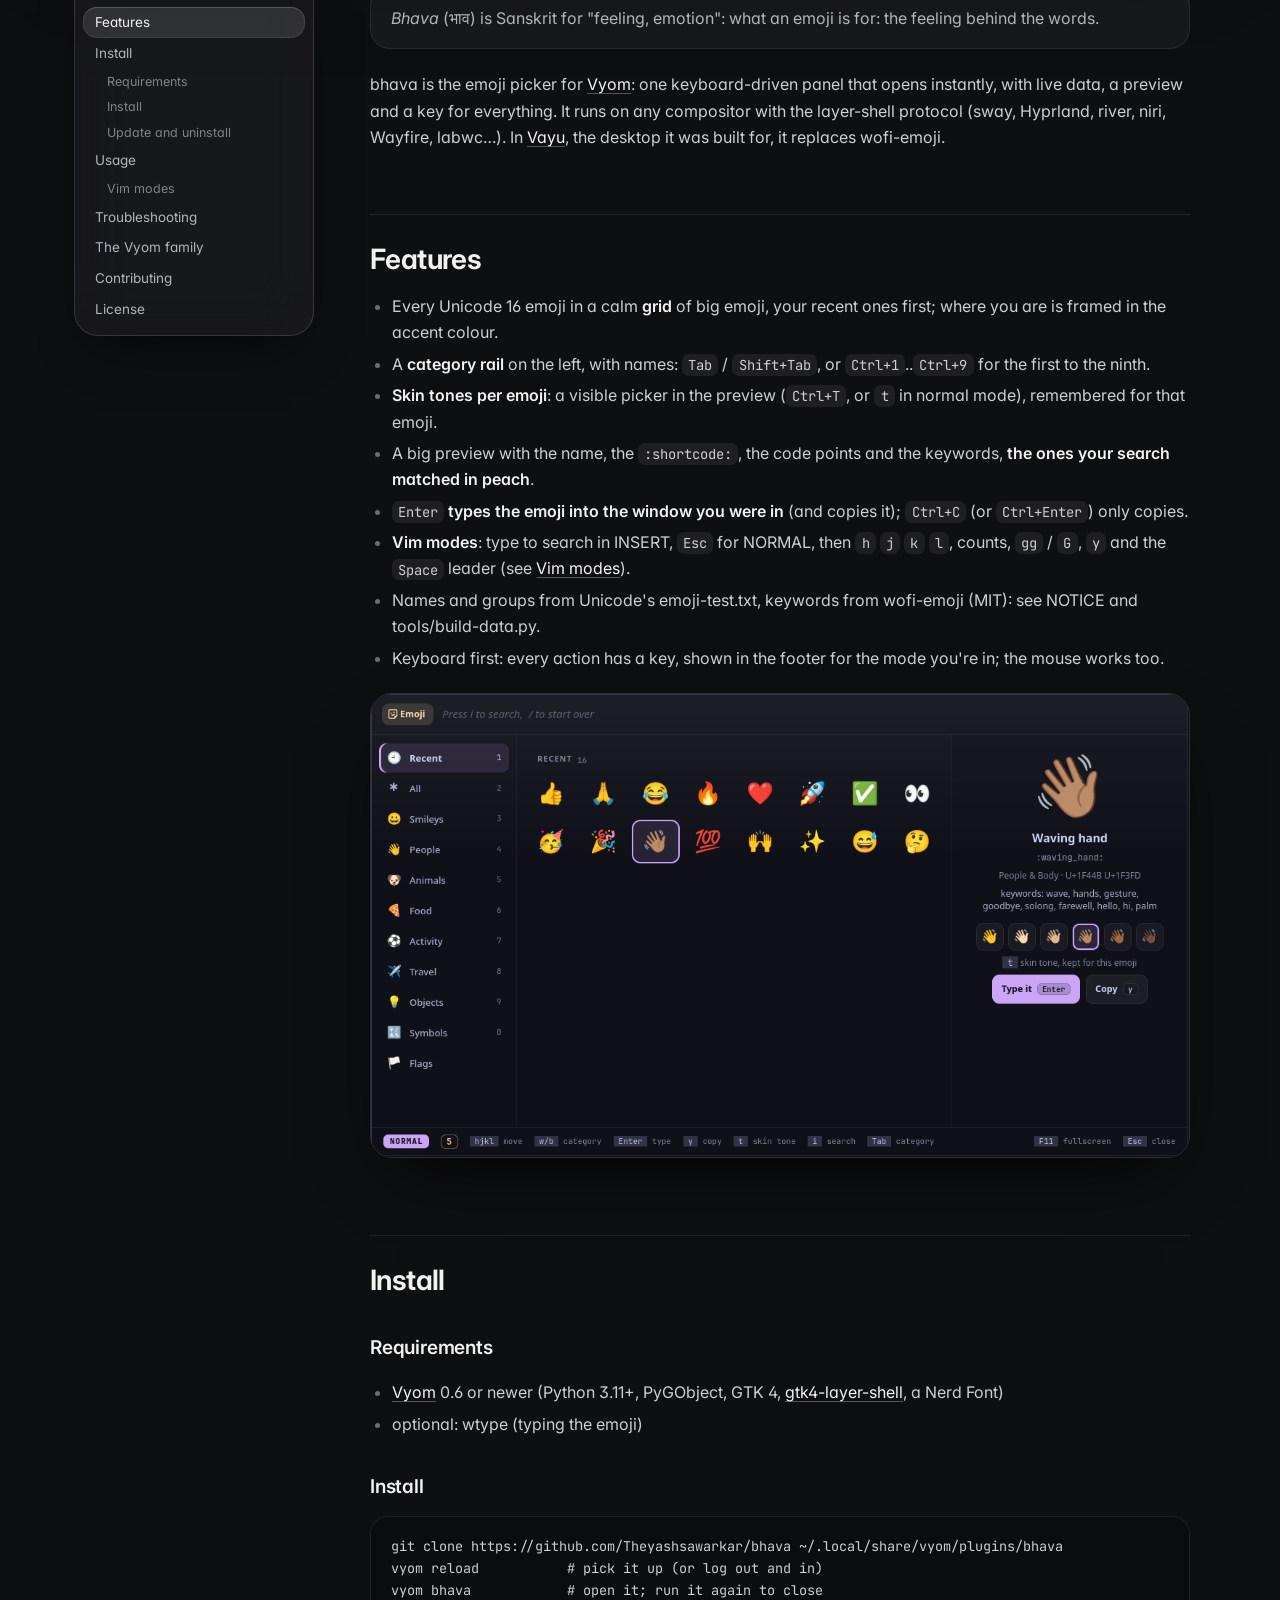
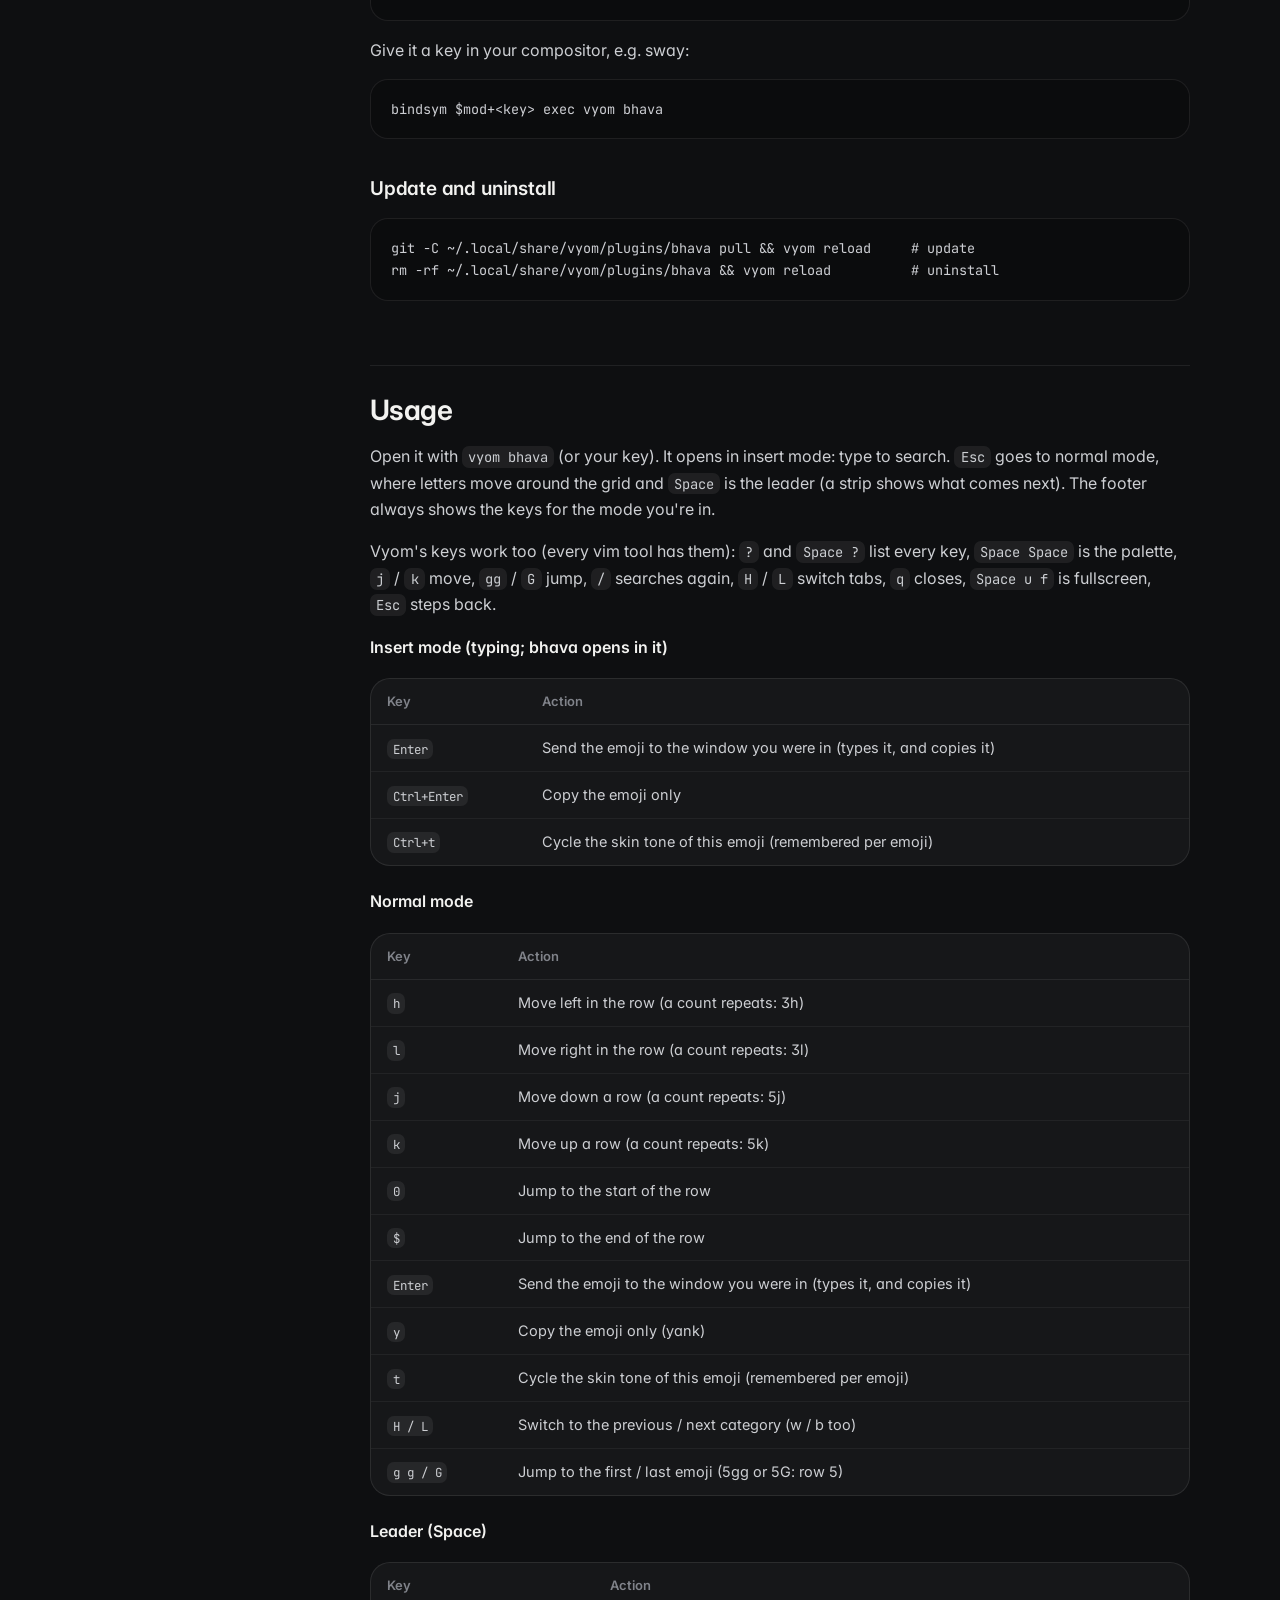
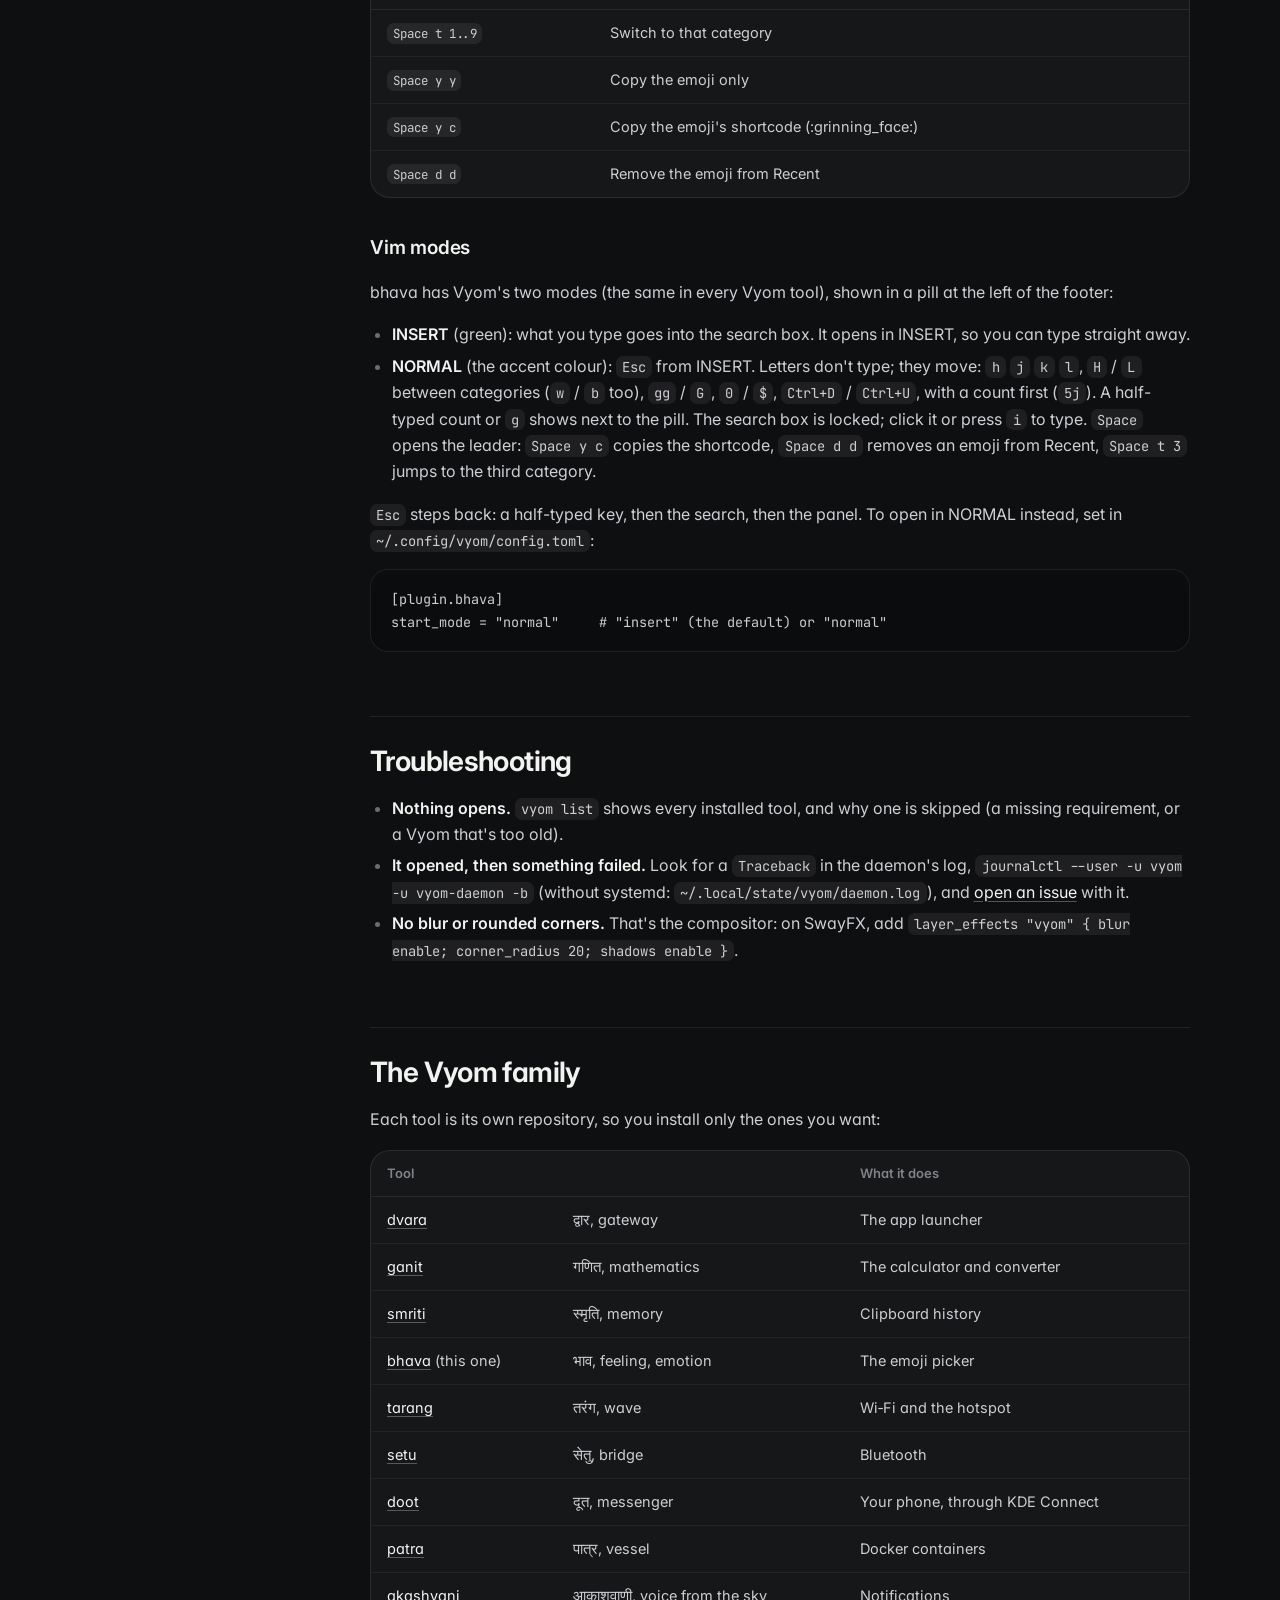
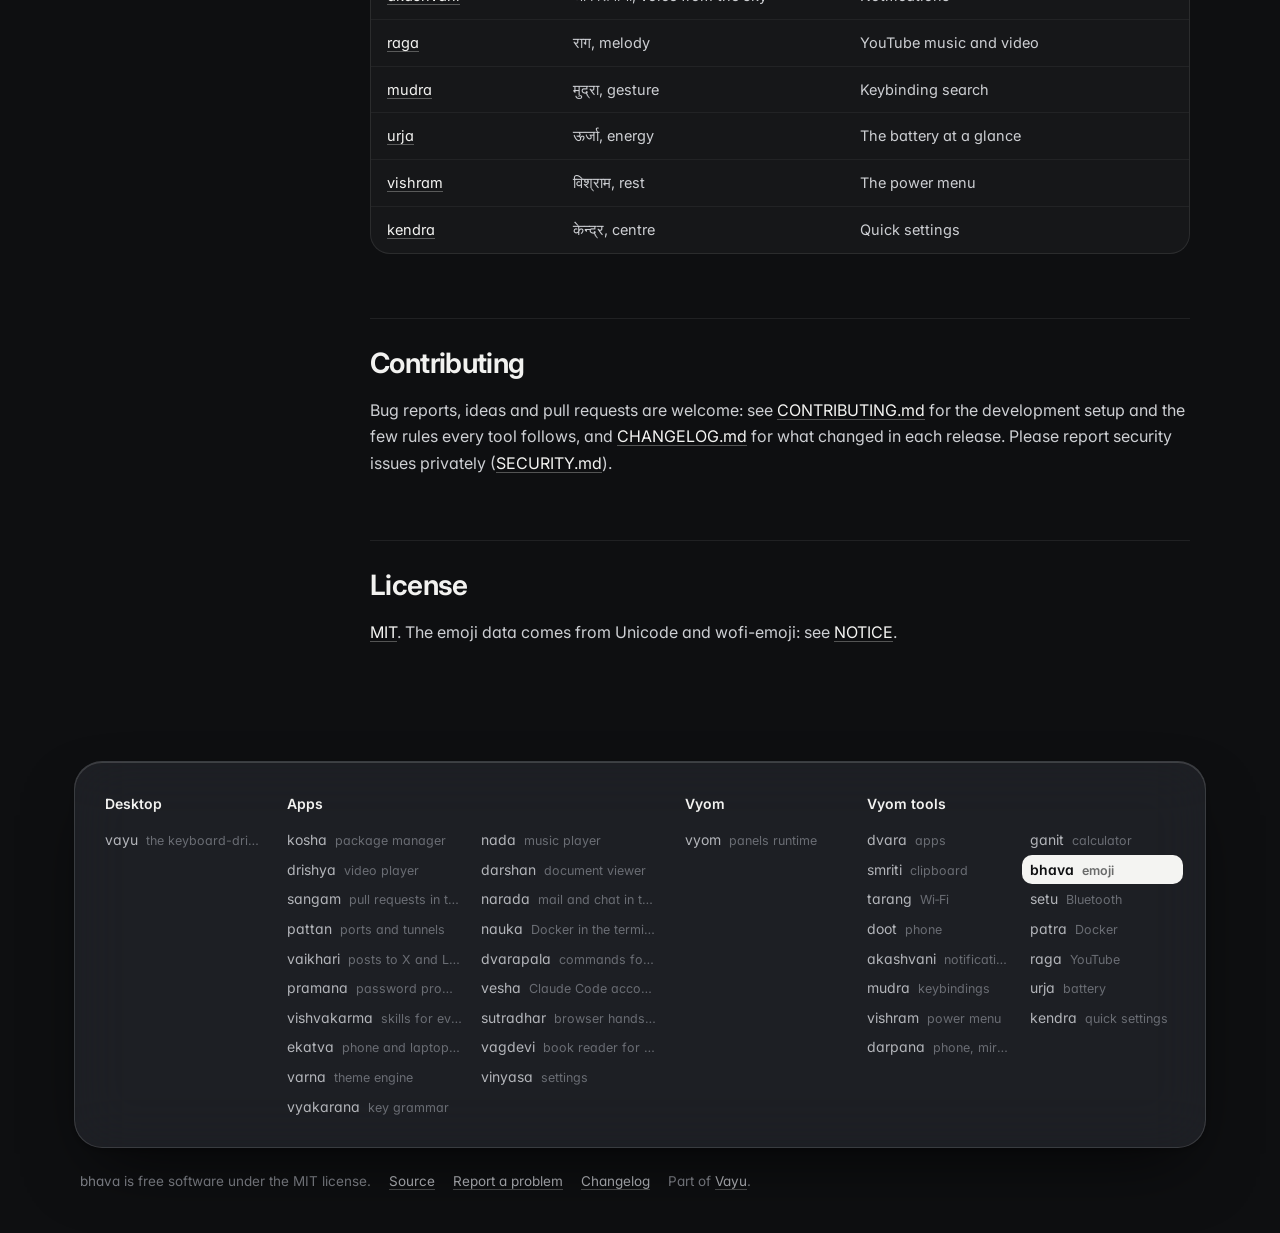
==== commit df0cc7c0: "Website: closer to Vayu's own Spatial site The tool's screenshot blurred behind the page, a centred " ====
--- a/docs/index.html
+++ b/docs/index.html
@@ -10,28 +10,27 @@
 <meta name="theme-color" content="#0e0f11">
 <link rel="icon" href="assets/logo.svg" type="image/svg+xml">
 <link rel="preconnect" href="https://fonts.googleapis.com">
-<link href="https://fonts.googleapis.com/css2?family=Inter:wght@400;500;600;700;800&family=JetBrains+Mono:wght@400;600&display=swap" rel="stylesheet">
+<link rel="preconnect" href="https://fonts.gstatic.com" crossorigin>
+<link href="https://fonts.googleapis.com/css2?family=Inter:wght@400;500;600;700&family=JetBrains+Mono:wght@400;500;600&family=Tiro+Devanagari+Sanskrit&display=swap" rel="stylesheet">
 <link rel="stylesheet" href="assets/site.css">
-<style>:root{--tool:#f3d47f;--glow:#f3d47f2e}</style>
+<style>:root{--tool:#f3d47f}.backdrop:before{background-image:url("assets/screenshots/bhava.png")}</style>
 </head>
-<body>
+<body class="home">
+<div class="backdrop" aria-hidden="true"></div>
 <header class="top"><div class="in">
 <a class="brand" href="index.html"><img src="assets/logo.svg" alt=""><span>bhava <small>भाव</small></span></a>
-<nav><a href="index.html" class="on">Overview</a><a href="changelog.html" class="">Changelog</a><a href="adr/index.html" class=" hide">Decisions</a><a class="gh" href="https://github.com/Theyashsawarkar/bhava">GitHub ↗</a></nav></div></header>
-<section class="hero"><div class="in"><div>
-<div class="eyebrow">a Vyom tool</div>
+<nav><a href="index.html" class="on">Overview</a><a href="changelog.html" class="">Changelog</a><a href="adr/index.html" class=" hide">Decisions</a><a class="gh" href="https://github.com/Theyashsawarkar/bhava">GitHub</a></nav></div></header>
+<header class="hero">
+<img class="logo" src="assets/logo.svg" alt="bhava logo" width="104" height="104">
 <h1>bhava</h1>
-<div class="sa">भाव <span>· “feeling”</span></div>
+<div class="sa"><b lang="sa">भाव</b> <i>“feeling”</i> · a Vyom tool</div>
 <p class="lead">Emoji picker: a grid with recents first, a category rail, skin tones per emoji, a big preview and vim keys; types the emoji into the window you were in.</p>
 <figure class="shloka"><p lang="sa">न देवो विद्यते काष्ठे न पाषाणे न मृण्मये ।<br>भावे हि विद्यते देवस्तस्माद्भावो हि कारणम् ॥</p><figcaption>The divine is not in wood, stone or clay; it lives in feeling, so feeling is what matters. <cite>Cāṇakya Nīti 8.11 (8.12 in some editions; attribution traditional)</cite></figcaption></figure>
-<div class="cta"><a class="btn primary" href="#install">Install</a><a class="btn" href="https://github.com/Theyashsawarkar/bhava">GitHub ↗</a>
-<a class="btn" href="changelog.html">What's new in v0.4.1</a></div>
+<div class="cta"><a class="btn primary" href="#install">Install</a><a class="btn" href="https://github.com/Theyashsawarkar/bhava">Source on GitHub</a><a class="btn" href="changelog.html">What's new in v0.4.1</a></div>
 <div class="meta"><span><b>v0.4.1</b> latest</span><span><b>11</b> releases</span><span><b>4</b> decisions recorded</span><span><b>MIT</b> license</span></div>
-</div><img class="logo" src="assets/logo.svg" alt="bhava logo"></div></section>
+</header>
+<figure class="shot"><img src="assets/screenshots/bhava.png" alt="bhava: emoji panel" fetchpriority="high"></figure>
 <div class="wrap"><aside class="toc"><b>On this page</b><a class="l2" href="#features">Features</a><a class="l2" href="#install">Install</a><a class="l3" href="#requirements">Requirements</a><a class="l3" href="#install">Install</a><a class="l3" href="#update-and-uninstall">Update and uninstall</a><a class="l2" href="#usage">Usage</a><a class="l3" href="#vim-modes">Vim modes</a><a class="l2" href="#troubleshooting">Troubleshooting</a><a class="l2" href="#the-vyom-family">The Vyom family</a><a class="l2" href="#contributing">Contributing</a><a class="l2" href="#license">License</a></aside><article>
-<p align="center">
-  <img alt="bhava: emoji panel" src="assets/screenshots/bhava.png" width="100%">
-</p>
 <blockquote><p><em>Bhava</em> (भाव) is Sanskrit for "feeling, emotion": what an emoji is for: the feeling behind the words.</p></blockquote>
 <p>bhava is the emoji picker for <a href="https://github.com/Theyashsawarkar/vyom">Vyom</a>: one keyboard-driven panel that opens instantly, with live data, a preview and a key for everything. It runs on any compositor with the layer-shell protocol (sway, Hyprland, river, niri, Wayfire, labwc…). In <a href="https://github.com/Theyashsawarkar/vayu">Vayu</a>, the desktop it was built for, it replaces wofi-emoji.</p>
 <h2 id="features"><a class="anchor" href="#features">#</a>Features</h2>
@@ -78,11 +77,11 @@
 <h2 id="license"><a class="anchor" href="#license">#</a>License</h2>
 <p><a href="https://github.com/Theyashsawarkar/bhava/blob/main/LICENSE">MIT</a>. The emoji data comes from Unicode and wofi-emoji: see <a href="https://github.com/Theyashsawarkar/bhava/blob/main/NOTICE">NOTICE</a>.</p>
 </article></div>
-<footer><div class="in"><div><h4>Desktop</h4><a href="https://vayu.theyashsawarkar.dev/" class="">vayu <span>वायु · the keyboard-driven Wayland desktop</span></a></div><div><h4>Apps</h4><a href="https://kosha.theyashsawarkar.dev/" class="">kosha <span>कोश · package manager</span></a><a href="https://nada.theyashsawarkar.dev/" class="">nada <span>नाद · music player</span></a><a href="https://drishya.theyashsawarkar.dev/" class="">drishya <span>दृश्य · video player</span></a><a href="https://darshan.theyashsawarkar.dev/" class="">darshan <span>दर्शन · document viewer</span></a><a href="https://sangam.theyashsawarkar.dev/" class="">sangam <span>संगम · pull requests in the terminal</span></a><a href="https://narada.theyashsawarkar.dev/" class="">narada <span>नारद · mail and chat in the terminal</span></a><a href="https://pattan.theyashsawarkar.dev/" class="">pattan <span>पत्तन · ports and tunnels</span></a><a href="https://nauka.theyashsawarkar.dev/" class="">nauka <span>नौका · Docker in the terminal</span></a><a href="https://vaikhari.theyashsawarkar.dev/" class="">vaikhari <span>वैखरी · posts to X and LinkedIn</span></a><a href="https://dvarapala.theyashsawarkar.dev/" class="">dvarapala <span>द्वारपाल · commands for AI agents, approved</span></a><a href="https://pramana.theyashsawarkar.dev/" class="">pramana <span>प्रमाण · password prompts</span></a><a href="https://vesha.theyashsawarkar.dev/" class="">vesha <span>वेष · Claude Code accounts</span></a><a href="https://vishvakarma.theyashsawarkar.dev/" class="">vishvakarma <span>विश्वकर्मा · skills for every AI agent</span></a><a href="https://sutradhar.theyashsawarkar.dev/" class="">sutradhar <span>सूत्रधार · browser hands for AI agents</span></a><a href="https://ekatva.theyashsawarkar.dev/" class="">ekatva <span>एकत्व · phone and laptop, linked</span></a><a href="https://vagdevi.theyashsawarkar.dev/" class="">vagdevi <span>वाग्देवी · book reader for Android</span></a><a href="https://varna.theyashsawarkar.dev/" class="">varna <span>वर्ण · theme engine</span></a><a href="https://vinyasa.theyashsawarkar.dev/" class="">vinyasa <span>विन्यास · settings</span></a><a href="https://vyakarana.theyashsawarkar.dev/" class="">vyakarana <span>व्याकरण · key grammar</span></a></div><div><h4>Vyom</h4><a href="https://vyom.theyashsawarkar.dev/" class="">vyom <span>व्योम · panels runtime</span></a></div><div><h4>Vyom tools</h4><a href="https://dvara.theyashsawarkar.dev/" class="">dvara <span>द्वार · apps</span></a><a href="https://ganit.theyashsawarkar.dev/" class="">ganit <span>गणित · calculator</span></a><a href="https://smriti.theyashsawarkar.dev/" class="">smriti <span>स्मृति · clipboard</span></a><a href="https://bhava.theyashsawarkar.dev/" class="me">bhava <span>भाव · emoji</span></a><a href="https://tarang.theyashsawarkar.dev/" class="">tarang <span>तरंग · Wi‑Fi</span></a><a href="https://setu.theyashsawarkar.dev/" class="">setu <span>सेतु · Bluetooth</span></a><a href="https://doot.theyashsawarkar.dev/" class="">doot <span>दूत · phone</span></a><a href="https://patra.theyashsawarkar.dev/" class="">patra <span>पात्र · Docker</span></a><a href="https://akashvani.theyashsawarkar.dev/" class="">akashvani <span>आकाशवाणी · notifications</span></a><a href="https://raga.theyashsawarkar.dev/" class="">raga <span>राग · YouTube</span></a><a href="https://mudra.theyashsawarkar.dev/" class="">mudra <span>मुद्रा · keybindings</span></a><a href="https://urja.theyashsawarkar.dev/" class="">urja <span>ऊर्जा · battery</span></a><a href="https://vishram.theyashsawarkar.dev/" class="">vishram <span>विश्राम · power menu</span></a><a href="https://kendra.theyashsawarkar.dev/" class="">kendra <span>केन्द्र · quick settings</span></a><a href="https://darpana.theyashsawarkar.dev/" class="">darpana <span>दर्पण · phone, mirrored</span></a></div></div>
-<div class="bottom">bhava is free software under the MIT license · <a href="https://github.com/Theyashsawarkar/bhava">source</a> · <a href="https://github.com/Theyashsawarkar/bhava/issues">issues</a> · <a href="changelog.html">changelog</a> · part of <a href="https://vayu.theyashsawarkar.dev/">Vayu</a></div></footer>
+<footer><div class="in glass"><div class=""><h4>Desktop</h4><div class="list"><a href="https://vayu.theyashsawarkar.dev/" class="">vayu <span>the keyboard-driven Wayland desktop</span></a></div></div><div class="g2"><h4>Apps</h4><div class="list"><a href="https://kosha.theyashsawarkar.dev/" class="">kosha <span>package manager</span></a><a href="https://nada.theyashsawarkar.dev/" class="">nada <span>music player</span></a><a href="https://drishya.theyashsawarkar.dev/" class="">drishya <span>video player</span></a><a href="https://darshan.theyashsawarkar.dev/" class="">darshan <span>document viewer</span></a><a href="https://sangam.theyashsawarkar.dev/" class="">sangam <span>pull requests in the terminal</span></a><a href="https://narada.theyashsawarkar.dev/" class="">narada <span>mail and chat in the terminal</span></a><a href="https://pattan.theyashsawarkar.dev/" class="">pattan <span>ports and tunnels</span></a><a href="https://nauka.theyashsawarkar.dev/" class="">nauka <span>Docker in the terminal</span></a><a href="https://vaikhari.theyashsawarkar.dev/" class="">vaikhari <span>posts to X and LinkedIn</span></a><a href="https://dvarapala.theyashsawarkar.dev/" class="">dvarapala <span>commands for AI agents, approved</span></a><a href="https://pramana.theyashsawarkar.dev/" class="">pramana <span>password prompts</span></a><a href="https://vesha.theyashsawarkar.dev/" class="">vesha <span>Claude Code accounts</span></a><a href="https://vishvakarma.theyashsawarkar.dev/" class="">vishvakarma <span>skills for every AI agent</span></a><a href="https://sutradhar.theyashsawarkar.dev/" class="">sutradhar <span>browser hands for AI agents</span></a><a href="https://ekatva.theyashsawarkar.dev/" class="">ekatva <span>phone and laptop, linked</span></a><a href="https://vagdevi.theyashsawarkar.dev/" class="">vagdevi <span>book reader for Android</span></a><a href="https://varna.theyashsawarkar.dev/" class="">varna <span>theme engine</span></a><a href="https://vinyasa.theyashsawarkar.dev/" class="">vinyasa <span>settings</span></a><a href="https://vyakarana.theyashsawarkar.dev/" class="">vyakarana <span>key grammar</span></a></div></div><div class=""><h4>Vyom</h4><div class="list"><a href="https://vyom.theyashsawarkar.dev/" class="">vyom <span>panels runtime</span></a></div></div><div class="g2"><h4>Vyom tools</h4><div class="list"><a href="https://dvara.theyashsawarkar.dev/" class="">dvara <span>apps</span></a><a href="https://ganit.theyashsawarkar.dev/" class="">ganit <span>calculator</span></a><a href="https://smriti.theyashsawarkar.dev/" class="">smriti <span>clipboard</span></a><a href="https://bhava.theyashsawarkar.dev/" class="me" aria-current="page">bhava <span>emoji</span></a><a href="https://tarang.theyashsawarkar.dev/" class="">tarang <span>Wi‑Fi</span></a><a href="https://setu.theyashsawarkar.dev/" class="">setu <span>Bluetooth</span></a><a href="https://doot.theyashsawarkar.dev/" class="">doot <span>phone</span></a><a href="https://patra.theyashsawarkar.dev/" class="">patra <span>Docker</span></a><a href="https://akashvani.theyashsawarkar.dev/" class="">akashvani <span>notifications</span></a><a href="https://raga.theyashsawarkar.dev/" class="">raga <span>YouTube</span></a><a href="https://mudra.theyashsawarkar.dev/" class="">mudra <span>keybindings</span></a><a href="https://urja.theyashsawarkar.dev/" class="">urja <span>battery</span></a><a href="https://vishram.theyashsawarkar.dev/" class="">vishram <span>power menu</span></a><a href="https://kendra.theyashsawarkar.dev/" class="">kendra <span>quick settings</span></a><a href="https://darpana.theyashsawarkar.dev/" class="">darpana <span>phone, mirrored</span></a></div></div></div>
+<div class="bottom"><span>bhava is free software under the MIT license.</span><a href="https://github.com/Theyashsawarkar/bhava">Source</a><a href="https://github.com/Theyashsawarkar/bhava/issues">Report a problem</a><a href="changelog.html">Changelog</a><span>Part of <a href="https://vayu.theyashsawarkar.dev/">Vayu</a>.</span></div></footer>
 <script>
-document.querySelectorAll('pre.code').forEach(p=>{const b=document.createElement('button');b.className='copy';b.textContent='Copy';
-b.onclick=()=>{navigator.clipboard.writeText(p.innerText.replace(/^Copy/,'')).then(()=>{b.textContent='Copied';setTimeout(()=>b.textContent='Copy',1200)})};p.appendChild(b)});
+document.querySelectorAll('pre.code').forEach(p=>{const b=document.createElement('button');b.className='copy';b.type='button';b.textContent='Copy';
+b.onclick=()=>{navigator.clipboard.writeText(p.querySelector('code').innerText).then(()=>{b.textContent='Copied';b.classList.add('done');setTimeout(()=>{b.textContent='Copy';b.classList.remove('done')},1400)})};p.appendChild(b)});
 const links=[...document.querySelectorAll('.toc a')];if(links.length){const hs=links.map(a=>document.getElementById(a.hash.slice(1))).filter(Boolean);
 const on=()=>{let cur=hs[0];for(const h of hs){if(h.getBoundingClientRect().top<120)cur=h}links.forEach(a=>a.classList.toggle('on',cur&&a.hash==='#'+cur.id))};
 addEventListener('scroll',on,{passive:true});on()}
--- a/docs/assets/site.css
+++ b/docs/assets/site.css
@@ -1,100 +1,131 @@
-/* Vayu's Spatial look: graphite glass that floats, very round, colour only
-   where it means something. The near-white accent is where you act (links,
-   the main button); the tool's own colour (--tool) is only its signature:
-   the logo's glow, the shloka's line, the release dots. */
+/* Vayu's Spatial look (the same as vayu.theyashsawarkar.dev): graphite
+   glass floating over the tool's own screenshot, blurred far out of focus;
+   very round; where you are is a near-white pill or brighter glass; no
+   glows; colour only where it means something. The tool's own colour
+   (--tool) is only its signature: the release dots. */
 :root{--crust:#0e0f11;--mantle:#141518;--base:#1b1c20;--s0:#2a2c31;--s1:#3a3c42;--ov0:#6a6d74;--ov1:#80838a;
---sub0:#b3b5ba;--sub1:#cdcfd3;--text:#f2f2f0;--accent:#f4f4f2;--green:#8ee2a6;--peach:#f7b07d;--red:#ff9389;--blue:#93c4ff;
---glass:rgba(255,255,255,.045);--rim:rgba(255,255,255,.10);--lit:inset 0 1px 0 rgba(255,255,255,.08);
---ui:"Inter","Segoe UI",system-ui,sans-serif;--mono:"JetBrains Mono","JetBrainsMono Nerd Font",ui-monospace,monospace}
+--sub0:#b3b5ba;--sub1:#cdcfd3;--text:#f2f2f0;--accent:#f4f4f2;--green:#8ee2a6;--peach:#f7b07d;--red:#ff9389;--blue:#93c4ff;--yellow:#f3d47f;
+--glass:rgba(52,54,60,.44);--hi:rgba(255,255,255,.09);--rim:rgba(255,255,255,.13);--lit:inset 0 1px 0 rgba(255,255,255,.15);
+--float:0 30px 70px -24px rgba(0,0,0,.7),0 2px 6px rgba(0,0,0,.25);--blur:blur(28px) saturate(160%);
+--ui:"Inter","Adwaita Sans",system-ui,sans-serif;--mono:"JetBrains Mono","JetBrainsMono Nerd Font",ui-monospace,monospace;
+--sa:"Tiro Devanagari Sanskrit","Noto Serif Devanagari",serif;color-scheme:dark}
 *{box-sizing:border-box}html{scroll-behavior:smooth;scroll-padding-top:96px}
-body{margin:0;background:var(--crust);color:var(--text);font:16px/1.65 var(--ui);-webkit-font-smoothing:antialiased}
-a{color:var(--accent);text-decoration:underline;text-decoration-color:rgba(244,244,242,.28);text-underline-offset:3px}
-a:hover{text-decoration-color:var(--accent)}
+body{margin:0;min-height:100vh;background:var(--crust);color:var(--text);font:16px/1.65 var(--ui);-webkit-font-smoothing:antialiased;font-feature-settings:"cv11","ss01"}
+/* the backdrop: the tool's screenshot, out of focus, fading to graphite */
+.backdrop{position:fixed;inset:0;z-index:-1;overflow:hidden;pointer-events:none}
+.backdrop:before{content:"";position:absolute;inset:-12%;background:center/cover no-repeat;filter:blur(64px) saturate(1.25) brightness(.62);transform:translateZ(0)}
+.backdrop:after{content:"";position:absolute;inset:0;background:linear-gradient(to bottom,rgba(14,15,17,.25),rgba(14,15,17,.8) 60%,var(--crust))}
+.backdrop.none:before{background:radial-gradient(60% 50% at 50% 0%,color-mix(in srgb,var(--tool) 22%,transparent),transparent 70%);filter:none}
+.sub .backdrop:after{background:linear-gradient(to bottom,rgba(14,15,17,.55),rgba(14,15,17,.93) 45%,var(--crust))}
+a{color:var(--accent);text-decoration:underline;text-decoration-color:rgba(244,244,242,.3);text-underline-offset:3px}
+a:hover{text-decoration-color:currentColor}
 code{font:.86em var(--mono);background:rgba(255,255,255,.07);padding:.14em .45em;border-radius:7px;color:var(--sub1)}
+kbd{display:inline-block;min-width:1.7em;padding:.05em .45em;font:500 .8em/1.6 var(--mono);text-align:center;color:var(--text);background:rgba(255,255,255,.08);border:1px solid rgba(255,255,255,.14);border-bottom-width:2px;border-radius:8px}
 img{max-width:100%;height:auto}
-:focus-visible{outline:2px solid var(--accent);outline-offset:3px;border-radius:8px}
-/* nav: a floating glass pill */
-.top{position:sticky;top:12px;z-index:20;padding:0 16px}
-.top .in{max-width:1240px;margin:0 auto;padding:8px 10px 8px 16px;display:flex;align-items:center;gap:22px;
-border-radius:999px;background:rgba(27,28,32,.62);border:1px solid var(--rim);box-shadow:var(--lit),0 18px 40px rgba(0,0,0,.35);
-backdrop-filter:blur(24px) saturate(1.5);-webkit-backdrop-filter:blur(24px) saturate(1.5)}
-.brand{display:flex;align-items:center;gap:10px;font-weight:650;font-size:16.5px;color:var(--text);text-decoration:none}
-.brand img{width:28px;height:28px;border-radius:9px}.brand small{font-weight:500;color:var(--ov1);font-size:13px}
-.top nav{display:flex;gap:4px;margin-left:auto;flex-wrap:wrap}
-.top nav a{color:var(--sub0);padding:6px 14px;border-radius:999px;font-size:14.5px;text-decoration:none}
-.top nav a:hover{background:rgba(255,255,255,.07);color:var(--text)}
-.top nav a.on{background:rgba(255,255,255,.14);color:var(--text);box-shadow:var(--lit)}
-.top nav a.gh{background:var(--accent);color:var(--crust);font-weight:600}.top nav a.gh:hover{background:#fff}
-/* hero: the tool's light in a dark room */
-.hero{position:relative;overflow:hidden;margin-top:-64px;padding-top:64px}
-.hero:before{content:"";position:absolute;inset:-30% -10% auto;height:720px;
-background:radial-gradient(640px 340px at 18% 32%,var(--glow),transparent 70%),radial-gradient(520px 300px at 86% 8%,rgba(255,255,255,.06),transparent 70%);pointer-events:none}
-.hero .in{position:relative;max-width:1240px;margin:0 auto;padding:84px 24px 60px;display:grid;grid-template-columns:minmax(0,1fr) auto;gap:48px;align-items:center}
-.eyebrow{display:inline-flex;align-items:center;gap:8px;font:500 13.5px var(--ui);color:var(--sub1);padding:5px 13px 5px 11px;border-radius:999px;
-background:var(--glass);border:1px solid var(--rim);box-shadow:var(--lit)}
-.eyebrow:before{content:"";width:7px;height:7px;border-radius:50%;background:var(--tool)}
-.hero h1{font-size:clamp(42px,6vw,68px);line-height:1.02;margin:18px 0 8px;letter-spacing:-.035em;font-weight:700}
-.hero .sa{font-size:22px;color:var(--sub1);margin-bottom:22px}.hero .sa span{color:var(--ov1)}
-.hero .shloka{margin:0 0 28px;padding:16px 20px;border-radius:22px;background:var(--glass);border:1px solid var(--rim);box-shadow:var(--lit),inset 3px 0 0 var(--tool);max-width:720px}
-.hero .shloka p{margin:0 0 6px;font-size:18px;line-height:1.6;color:var(--text)}.hero .shloka figcaption{font-size:14px;color:var(--sub0)}.hero .shloka cite{color:var(--ov1);font-style:normal;white-space:nowrap}
-.hero p.lead{font-size:19px;color:var(--sub0);max-width:680px;margin:0 0 28px}
-.cta{display:flex;gap:10px;flex-wrap:wrap}
-.btn{display:inline-flex;align-items:center;gap:8px;padding:11px 20px;border-radius:999px;font-weight:600;font-size:15px;color:var(--text);
-background:rgba(255,255,255,.07);border:1px solid var(--rim);box-shadow:var(--lit);text-decoration:none}
-.btn:hover{background:rgba(255,255,255,.12)}
-.btn.primary{background:var(--accent);color:var(--crust);border-color:transparent;box-shadow:none}.btn.primary:hover{background:#fff}
-.hero .logo{width:184px;height:184px;filter:drop-shadow(0 28px 56px var(--glow))}
-.meta{display:flex;gap:18px;flex-wrap:wrap;margin-top:24px;color:var(--ov1);font-size:14px}.meta b{color:var(--sub1);font-weight:600}
-/* layout */
-.wrap{max-width:1240px;margin:0 auto;padding:44px 24px 88px;display:grid;grid-template-columns:230px minmax(0,1fr);gap:52px}
-.toc{position:sticky;top:96px;align-self:start;max-height:calc(100vh - 116px);overflow:auto;font-size:14px;padding-right:6px}
-.toc b{display:block;font-size:13px;font-weight:600;color:var(--ov1);margin:0 0 10px 12px}
-.toc a{display:block;color:var(--sub0);padding:5px 12px;border-radius:12px;text-decoration:none}
-.toc a.l3{padding-left:24px;font-size:13px;color:var(--ov1)}
-.toc a:hover{color:var(--text);background:rgba(255,255,255,.04)}
-.toc a.on{color:var(--text);background:rgba(255,255,255,.09);box-shadow:var(--lit)}
-article{min-width:0}
-article h2{font-size:30px;letter-spacing:-.02em;margin:60px 0 14px;padding-top:6px;font-weight:650}
-article h2:first-child{margin-top:0}
-article h3{font-size:20px;margin:34px 0 10px;font-weight:600}article h4{font-size:16px;margin:24px 0 8px;color:var(--sub1)}
-article p,article li{color:var(--sub1)}
+:focus-visible{outline:2px solid var(--accent);outline-offset:3px;border-radius:10px}
+.glass{background:var(--glass);-webkit-backdrop-filter:var(--blur);backdrop-filter:var(--blur);border:1px solid var(--rim);box-shadow:var(--lit),var(--float)}
+/* nav: a floating glass capsule; the page you're on is the near-white pill */
+.top{position:sticky;top:0;z-index:20;padding:14px 24px 0}
+.top .in{max-width:1180px;margin:0 auto;padding:6px 6px 6px 10px;display:flex;align-items:center;gap:18px;border-radius:999px;
+background:rgba(30,31,35,.62);-webkit-backdrop-filter:var(--blur);backdrop-filter:var(--blur);border:1px solid var(--rim);box-shadow:var(--lit),0 18px 40px -18px rgba(0,0,0,.7)}
+.brand{display:flex;align-items:center;gap:10px;font-weight:650;font-size:16px;color:var(--text);text-decoration:none;padding:2px 6px 2px 2px;border-radius:999px}
+.brand img{width:30px;height:30px;border-radius:10px}.brand small{font:400 14px var(--sa);color:var(--ov1)}
+.top nav{display:flex;gap:2px;margin-left:auto}
+.top nav a{color:var(--sub0);padding:7px 15px;border-radius:999px;font-size:14.5px;font-weight:500;text-decoration:none;white-space:nowrap;transition:background-color .15s,color .15s}
+.top nav a:hover{background:rgba(255,255,255,.08);color:var(--text)}
+.top nav a.on{background:var(--accent);color:var(--crust);font-weight:600}
+.top nav a.gh{color:var(--text);background:rgba(255,255,255,.09);box-shadow:inset 0 1px 0 rgba(255,255,255,.1);margin-left:4px}.top nav a.gh:hover{background:rgba(255,255,255,.15)}
+/* hero: the logo, the name, the verse, then the tool itself */
+.hero{max-width:860px;margin:0 auto;padding:76px 24px 0;text-align:center}
+.hero .logo{width:104px;height:104px;border-radius:28px;box-shadow:0 26px 50px -18px rgba(0,0,0,.8),0 0 0 1px rgba(255,255,255,.08)}
+.hero h1{font-size:clamp(46px,7vw,76px);line-height:1;margin:26px 0 10px;letter-spacing:-.04em;font-weight:700}
+.hero .sa{font-size:16px;color:var(--sub0)}.hero .sa b{font:400 21px var(--sa);color:var(--sub1);margin-right:6px}.hero .sa i{font-style:normal;color:var(--ov1)}
+.hero p.lead{font-size:19.5px;line-height:1.55;color:var(--sub1);max-width:34em;margin:22px auto 0;text-wrap:pretty}
+.hero .shloka{margin:34px auto 0;max-width:600px}
+.hero .shloka p{margin:0;font:400 21px/1.55 var(--sa);color:var(--text)}
+.hero .shloka figcaption{margin-top:10px;font-size:14.5px;color:var(--sub0);text-wrap:pretty}.hero .shloka cite{display:block;margin-top:2px;color:var(--ov1);font-style:normal;font-size:13px}
+.cta{display:flex;gap:10px;flex-wrap:wrap;justify-content:center;margin-top:32px}
+.btn{display:inline-flex;align-items:center;gap:8px;padding:12px 22px;border-radius:999px;font-weight:600;font-size:15px;color:var(--text);
+background:rgba(255,255,255,.08);border:1px solid var(--rim);box-shadow:var(--lit);-webkit-backdrop-filter:var(--blur);backdrop-filter:var(--blur);text-decoration:none;transition:background-color .15s}
+.btn:hover{background:rgba(255,255,255,.14)}
+.btn.primary{background:var(--accent);color:var(--crust);border-color:transparent;box-shadow:0 10px 30px -12px rgba(0,0,0,.6)}.btn.primary:hover{background:#fff}
+.meta{display:flex;gap:6px;flex-wrap:wrap;justify-content:center;margin-top:20px;font-size:13.5px;color:var(--ov1)}
+.meta span{padding:4px 12px;border-radius:999px;border:1px solid rgba(255,255,255,.09)}.meta b{color:var(--sub1);font-weight:600}
+.shot{max-width:1180px;margin:56px auto 0;padding:0 24px;display:flex;gap:22px;justify-content:center;align-items:flex-start}
+.shot img{display:block;border-radius:26px;border:1px solid var(--rim);background:var(--base);box-shadow:0 0 0 6px rgba(255,255,255,.04),0 50px 110px -30px rgba(0,0,0,.85)}
+.shot.many img{flex:1 1 0;min-width:0;max-width:300px;border-radius:30px}
+.shot figcaption{display:none}
+/* layout: a glass "On this page" panel beside the article */
+.wrap{max-width:1180px;margin:0 auto;padding:72px 24px 40px;display:grid;grid-template-columns:240px minmax(0,1fr);gap:56px}
+.sub .wrap{padding-top:48px}
+.wrap.solo{grid-template-columns:minmax(0,1fr);max-width:900px}.wrap.solo article{max-width:none}
+.adrmeta+h2{border-top:0;padding-top:0;margin-top:10px;font-size:36px;letter-spacing:-.03em}
+article>h2:first-child{font-size:36px;letter-spacing:-.03em}
+.toc{position:sticky;top:92px;align-self:start;max-height:calc(100vh - 112px);overflow:auto;scrollbar-width:thin;scrollbar-color:rgba(255,255,255,.15) transparent;
+padding:14px 8px 10px;border-radius:24px;background:rgba(30,31,35,.6);-webkit-backdrop-filter:var(--blur);backdrop-filter:var(--blur);border:1px solid var(--rim);box-shadow:var(--lit),0 24px 50px -24px rgba(0,0,0,.7)}
+.toc:empty{display:none}
+.toc b{display:block;font-size:13px;font-weight:600;color:var(--ov1);margin:0 12px 6px}
+.toc a{display:block;color:var(--sub0);padding:6px 12px;border-radius:14px;font-size:13.5px;line-height:1.4;text-decoration:none;transition:background-color .15s,color .15s}
+.toc a.l3{padding:4px 12px 4px 24px;font-size:12.5px;color:var(--ov1)}
+.toc a:hover{color:var(--text);background:rgba(255,255,255,.06)}
+.toc a.on{color:var(--text);background:rgba(255,255,255,.11);box-shadow:inset 0 1px 0 rgba(255,255,255,.12),inset 0 0 0 1px rgba(255,255,255,.08)}
+article{min-width:0;max-width:820px}
+article h2{font-size:28px;line-height:1.2;letter-spacing:-.022em;margin:64px 0 14px;padding-top:28px;border-top:1px solid rgba(255,255,255,.08);font-weight:650}
+article>h2:first-child,article>section:first-child h2{margin-top:0;padding-top:0;border-top:0}
+article h3{font-size:19px;margin:34px 0 10px;font-weight:600;letter-spacing:-.01em}article h4{font-size:16px;margin:24px 0 8px;color:var(--sub1)}
+article p,article li{color:var(--sub1);overflow-wrap:anywhere}article strong{color:var(--text);font-weight:600}
 article .anchor{opacity:0;margin-left:-22px;width:22px;display:inline-block;color:var(--ov0);text-decoration:none}
 article h2:hover .anchor,article h3:hover .anchor{opacity:1}
-article ul,article ol{padding-left:22px}article li{margin:5px 0}
-article img{border-radius:22px;border:1px solid var(--rim);box-shadow:0 24px 60px rgba(0,0,0,.35)}
+article ul,article ol{padding-left:22px}article li{margin:5px 0}article li::marker{color:var(--ov0)}
+article img{border-radius:22px;border:1px solid var(--rim);box-shadow:0 30px 70px -28px rgba(0,0,0,.85)}
 article p[align=center]{text-align:center}article p[align=center] img{margin:6px 0}
-article blockquote{margin:22px 0;padding:16px 22px;background:var(--glass);border:1px solid var(--rim);box-shadow:var(--lit);border-radius:22px}
-article blockquote p{margin:0;color:var(--sub0)}
-pre.code{position:relative;background:rgba(0,0,0,.28);border:1px solid var(--rim);box-shadow:var(--lit);border-radius:20px;padding:18px 20px;overflow:auto;font:13.5px/1.65 var(--mono);color:var(--sub1)}
+article blockquote{margin:22px 0;padding:14px 20px;background:rgba(255,255,255,.04);border:1px solid rgba(255,255,255,.08);box-shadow:inset 0 1px 0 rgba(255,255,255,.06);border-radius:20px}
+article blockquote p{margin:.2em 0;color:var(--sub0)}
+pre.code{position:relative;background:rgba(10,11,13,.6);border:1px solid rgba(255,255,255,.08);border-radius:18px;padding:18px 20px;overflow:auto;font:13.5px/1.65 var(--mono);color:var(--sub1)}
 pre.code code{background:none;padding:0;font-size:inherit;color:inherit}
-pre.code .copy{position:absolute;top:10px;right:10px;font:600 12px var(--ui);padding:5px 12px;border-radius:999px;border:0;background:rgba(255,255,255,.1);color:var(--text);cursor:pointer;opacity:0;transition:opacity .15s}
-pre.code:hover .copy,pre.code .copy:focus-visible{opacity:1}
-.table{overflow:auto;margin:16px 0;border:1px solid var(--rim);border-radius:20px;background:var(--glass);box-shadow:var(--lit)}
+pre.code .copy{position:absolute;top:10px;right:10px;font:600 12.5px var(--ui);padding:5px 13px;border-radius:999px;border:1px solid rgba(255,255,255,.12);background:rgba(255,255,255,.08);color:var(--sub1);cursor:pointer;opacity:0;transition:opacity .15s,background-color .15s}
+pre.code:hover .copy,pre.code .copy:focus-visible{opacity:1}pre.code .copy:hover{background:var(--accent);color:var(--crust)}
+pre.code .copy.done{background:var(--green);color:var(--crust);border-color:transparent;opacity:1}
+.table{overflow:auto;margin:18px 0 22px;border:1px solid rgba(255,255,255,.09);border-radius:20px;background:rgba(255,255,255,.035)}
 table{border-collapse:collapse;width:100%;font-size:14.5px}
-th{text-align:left;color:var(--sub1);font-weight:600;padding:11px 16px;border-bottom:1px solid var(--rim);background:rgba(255,255,255,.03)}
-td{padding:10px 16px;border-bottom:1px solid rgba(255,255,255,.06);color:var(--sub1);vertical-align:top}tr:last-child td{border-bottom:0}
+th{text-align:left;color:var(--ov1);font-size:13px;font-weight:600;padding:12px 16px;border-bottom:1px solid rgba(255,255,255,.08);white-space:nowrap}
+td{padding:11px 16px;border-top:1px solid rgba(255,255,255,.05);color:var(--sub1);vertical-align:top}tbody tr:first-child td{border-top:0}
 td code{white-space:nowrap}
-/* changelog */
-.release{position:relative;padding:0 0 10px 30px;border-left:1px solid var(--s1);margin-left:6px}
-.release:before{content:"";position:absolute;left:-6px;top:11px;width:11px;height:11px;border-radius:50%;background:var(--tool);box-shadow:0 0 0 4px var(--crust)}
-.release h2{margin-top:0;font-size:24px}.release h2 .date{font:500 14px var(--mono);color:var(--ov1);margin-left:10px}
-.release .tag{font:600 12px var(--mono);padding:2px 10px;border-radius:999px;background:rgba(255,255,255,.08);color:var(--text);margin-left:8px;vertical-align:3px}
-/* adr */
-.cards{display:grid;grid-template-columns:repeat(auto-fill,minmax(300px,1fr));gap:14px;margin:18px 0}
-.card{display:block;background:var(--glass);border:1px solid var(--rim);box-shadow:var(--lit);border-radius:24px;padding:20px 22px;color:var(--text);text-decoration:none;transition:background .15s,border-color .15s}
-.card:hover{background:rgba(255,255,255,.075);border-color:rgba(255,255,255,.2)}
-.card .n{font:600 12px var(--mono);color:var(--ov1)}.card h3{margin:6px 0 6px;font-size:17px}.card p{margin:0;color:var(--sub0);font-size:14px}
+/* changelog: each release a glass card on a thread */
+.release{position:relative;margin:0 0 18px 22px;padding:22px 26px 10px;border-radius:24px;background:rgba(255,255,255,.035);border:1px solid rgba(255,255,255,.08);box-shadow:inset 0 1px 0 rgba(255,255,255,.07)}
+.release:before{content:"";position:absolute;left:-23px;top:0;bottom:-18px;width:1px;background:rgba(255,255,255,.1)}
+.release:after{content:"";position:absolute;left:-28px;top:30px;width:11px;height:11px;border-radius:50%;background:var(--tool);box-shadow:0 0 0 4px var(--crust)}
+.release:last-child:before{bottom:auto;height:30px}
+.release h2{margin:0 0 6px;padding:0;border:0;font-size:22px;display:flex;align-items:baseline;flex-wrap:wrap;gap:4px 12px}
+.release h2 .date{font:500 13.5px var(--mono);color:var(--ov1)}
+.release .tag{font:600 12.5px var(--ui);padding:3px 11px;border-radius:999px;background:rgba(255,255,255,.08);color:var(--sub1);text-decoration:none;margin-left:auto}
+.release .tag:hover{background:rgba(255,255,255,.14);color:var(--text)}
+.release h3{font-size:15px;color:var(--sub0);margin:18px 0 6px}
+/* decisions */
+.cards{display:grid;grid-template-columns:repeat(auto-fill,minmax(min(300px,100%),1fr));gap:14px;margin:22px 0}
+.card{display:block;background:rgba(255,255,255,.04);border:1px solid rgba(255,255,255,.09);box-shadow:inset 0 1px 0 rgba(255,255,255,.07);border-radius:24px;padding:20px 22px;color:var(--text);text-decoration:none;transition:background-color .15s,border-color .15s}
+.card:hover{background:var(--hi);border-color:rgba(255,255,255,.18)}
+.card .n{font:500 12.5px var(--mono);color:var(--ov1);display:flex;gap:8px;align-items:center}.card h3{margin:10px 0 6px;font-size:17px;line-height:1.35}.card p{margin:0;color:var(--sub0);font-size:14px}
 .status{display:inline-block;font:600 12px var(--ui);padding:2px 10px;border-radius:999px;background:rgba(142,226,166,.14);color:var(--green)}
 .status.superseded,.status.deprecated{background:rgba(247,176,125,.14);color:var(--peach)}.status.proposed{background:rgba(147,196,255,.14);color:var(--blue)}
-/* footer */
-footer{border-top:1px solid rgba(255,255,255,.06);background:var(--mantle)}
-footer .in{max-width:1240px;margin:0 auto;padding:48px 24px;display:grid;grid-template-columns:repeat(auto-fit,minmax(200px,1fr));gap:28px}
-footer h4{margin:0 0 10px;font-size:13.5px;font-weight:600;color:var(--sub0)}
-footer a{display:flex;gap:8px;align-items:baseline;color:var(--sub0);font-size:14px;padding:2px 0;text-decoration:none}footer a:hover{color:var(--text)}footer a span{color:var(--ov0);font-size:12.5px}
-footer a.me{color:var(--text);font-weight:600}
-footer .bottom{max-width:1240px;margin:0 auto;padding:0 24px 32px;color:var(--ov0);font-size:13px}
-footer .bottom a{display:inline;padding:0;font-size:13px;text-decoration:underline}
-@media(max-width:900px){.wrap{grid-template-columns:1fr}.toc{display:none}.hero .in{grid-template-columns:1fr}.hero .logo{width:112px;height:112px;order:-1}
-.top nav a:not(.gh){padding:6px 9px}}
-@media(max-width:560px){.top{padding:0 10px}.top .in{gap:10px;padding-left:12px}.brand small{display:none}.top nav a.hide{display:none}.hero .in{padding:52px 16px 36px}.wrap{padding:28px 16px 64px}}
+.adrmeta{display:flex;gap:10px;align-items:center;font:13px var(--mono);color:var(--ov1);margin:0 0 6px}
+.back{display:flex;gap:10px;margin-top:44px}.back a{text-decoration:none}
+/* footer: the family, in one glass panel */
+footer{max-width:1180px;margin:60px auto 0;padding:0 24px 40px}
+footer .in{display:grid;grid-template-columns:1fr 2.4fr 1fr 2fr;gap:28px;padding:30px 30px 26px;border-radius:28px}
+footer h4{margin:0 0 10px;font-size:14px;font-weight:600;color:var(--text)}
+footer .list{display:grid;gap:0 18px}footer .g2 .list{grid-template-columns:1fr 1fr}
+footer a{display:flex;gap:8px;align-items:baseline;color:var(--sub0);font-size:14px;padding:3px 8px;margin:0 -8px;border-radius:10px;text-decoration:none;min-width:0}
+footer a:hover{color:var(--text);background:rgba(255,255,255,.06)}footer a span{color:var(--ov0);font-size:12.5px;white-space:nowrap;overflow:hidden;text-overflow:ellipsis}
+footer a.me{color:var(--crust);background:var(--accent);font-weight:600}footer a.me span{color:rgba(14,15,17,.6)}
+footer .bottom{display:flex;flex-wrap:wrap;gap:6px 18px;padding:22px 6px 0;color:var(--ov1);font-size:13.5px}
+footer .bottom a{display:inline;padding:0;margin:0;font-size:13.5px;color:var(--sub0);text-decoration:underline;text-decoration-color:rgba(255,255,255,.25)}footer .bottom a:hover{background:none}
+@media(max-width:1000px){footer .in{grid-template-columns:1fr 1fr}}
+@media(max-width:900px){.wrap{grid-template-columns:1fr;gap:28px}.toc{display:none}}
+@media(max-width:640px){.top{padding:10px 10px 0}.top .in{gap:6px;padding-left:6px}.brand small,.brand span{display:none}
+.top nav{overflow-x:auto;scrollbar-width:none}.top nav::-webkit-scrollbar{display:none}.top nav a{padding:7px 11px;font-size:14px}.top nav a.hide{display:none}
+.hero{padding:44px 16px 0}.hero .logo{width:84px;height:84px;border-radius:23px}.hero p.lead{font-size:17px}.hero .shloka p{font-size:18.5px}
+.shot{margin-top:36px;padding:0 16px;gap:10px}.shot img{border-radius:16px}.shot.many img{border-radius:18px}
+.wrap{padding:52px 16px 32px}article h2{font-size:23px}.release{margin-left:14px;padding:18px 18px 8px}.release:before{left:-15px}.release:after{left:-20px}
+footer{padding:0 16px 32px}footer .in{grid-template-columns:1fr;padding:22px 20px}footer .g2 .list{grid-template-columns:1fr}}
 @media(prefers-reduced-motion:reduce){html{scroll-behavior:auto}*{transition:none!important}}
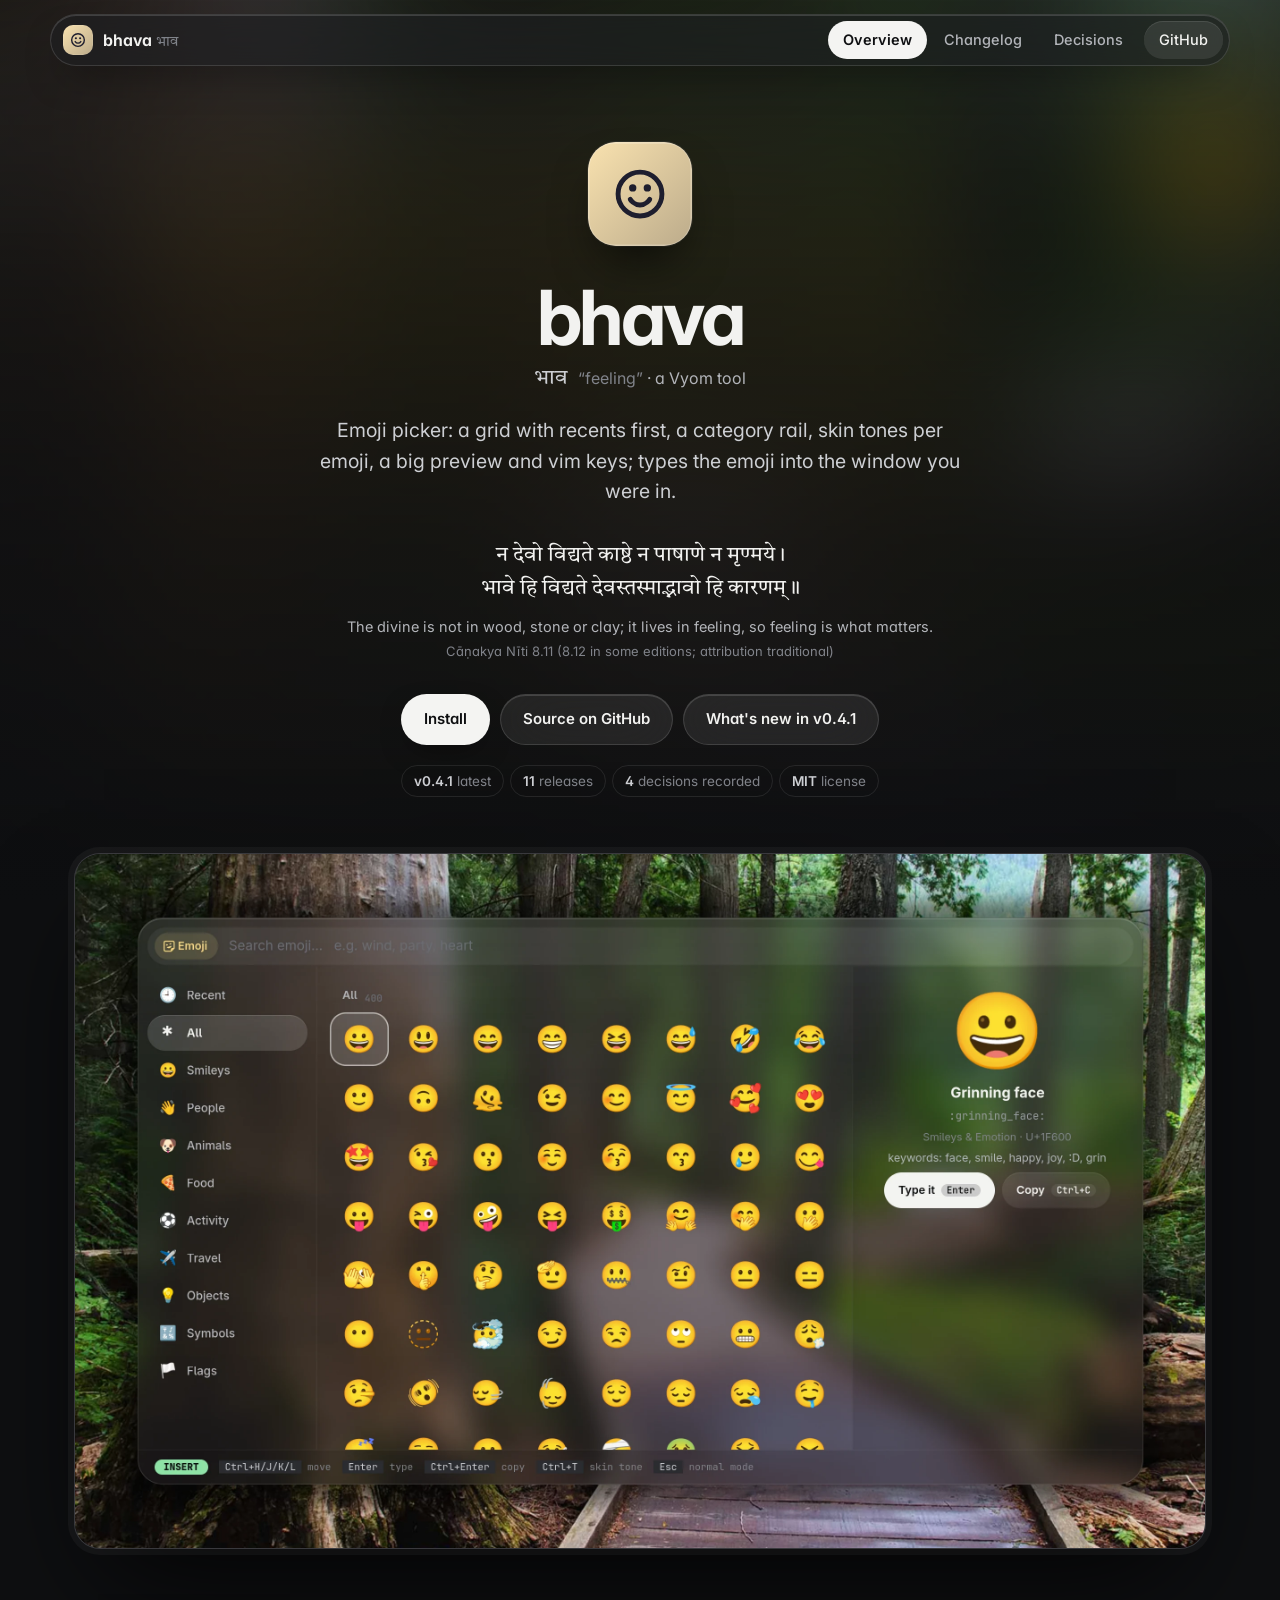
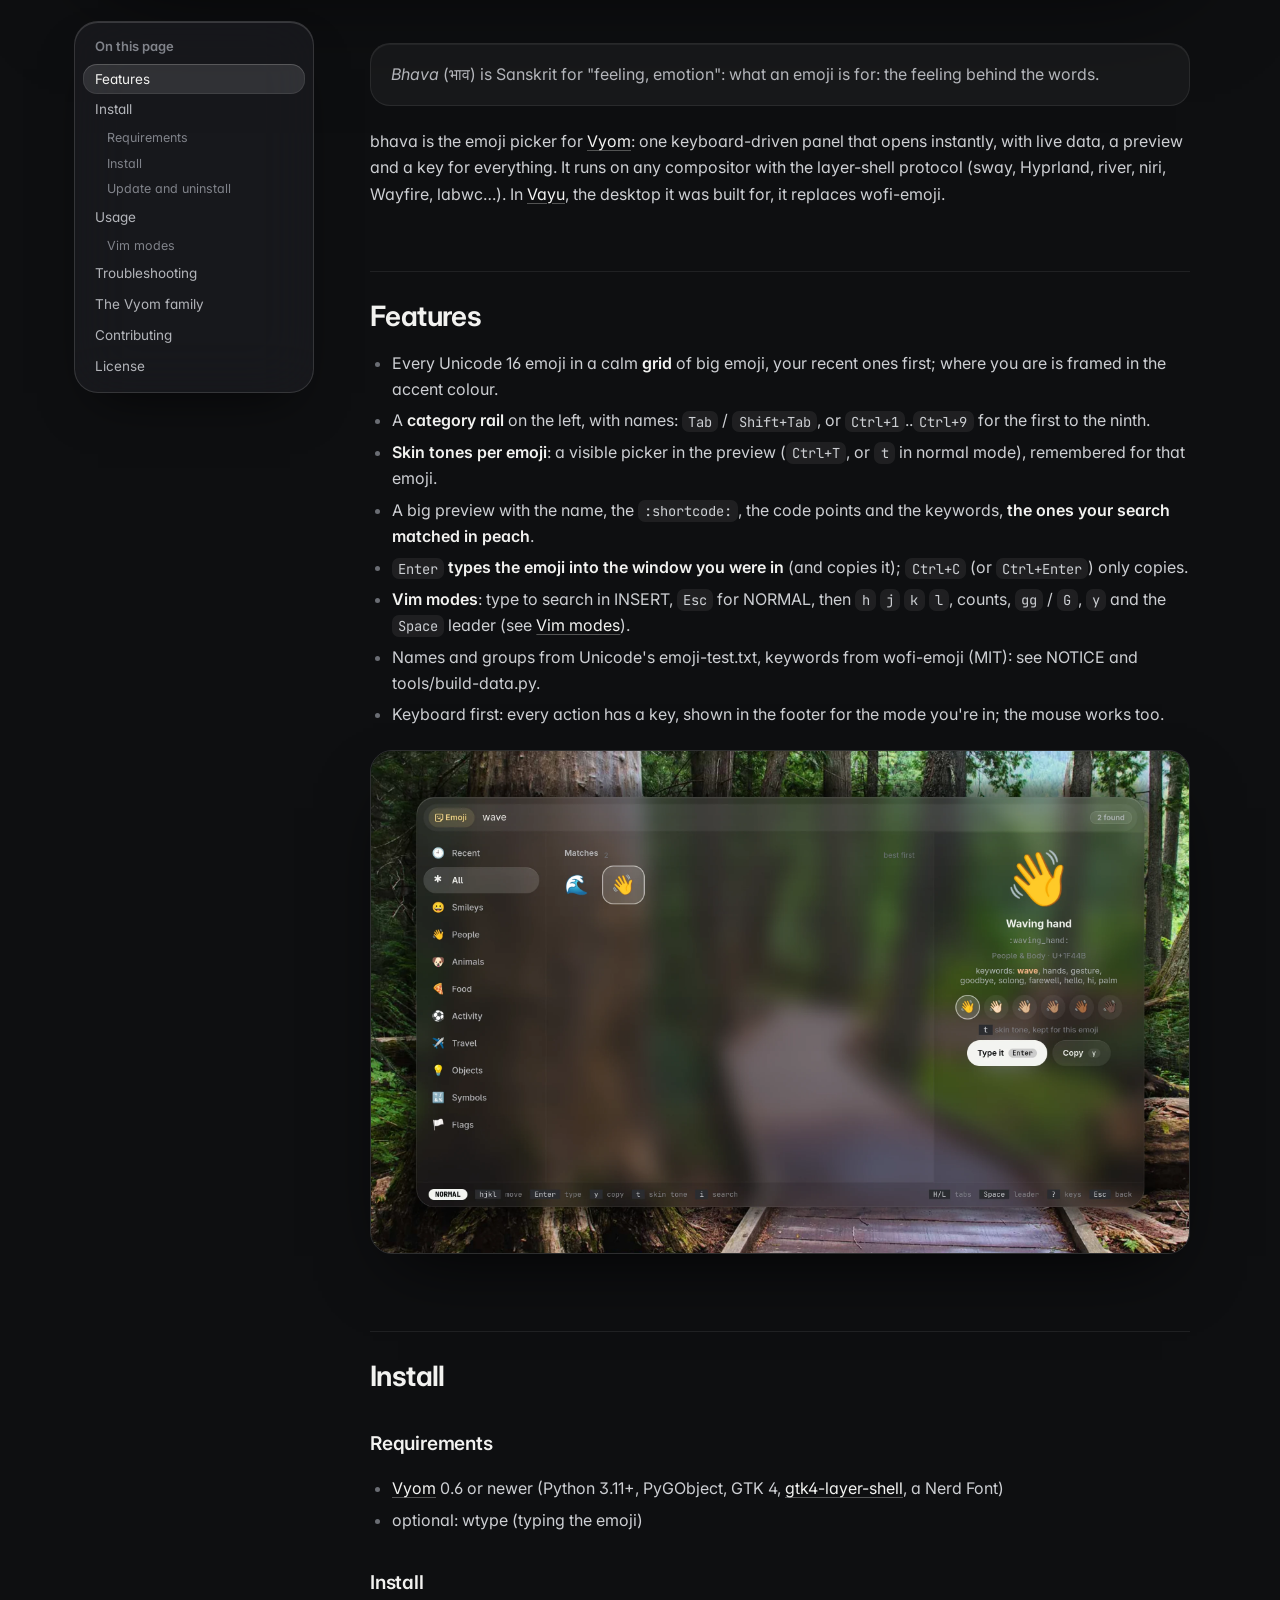
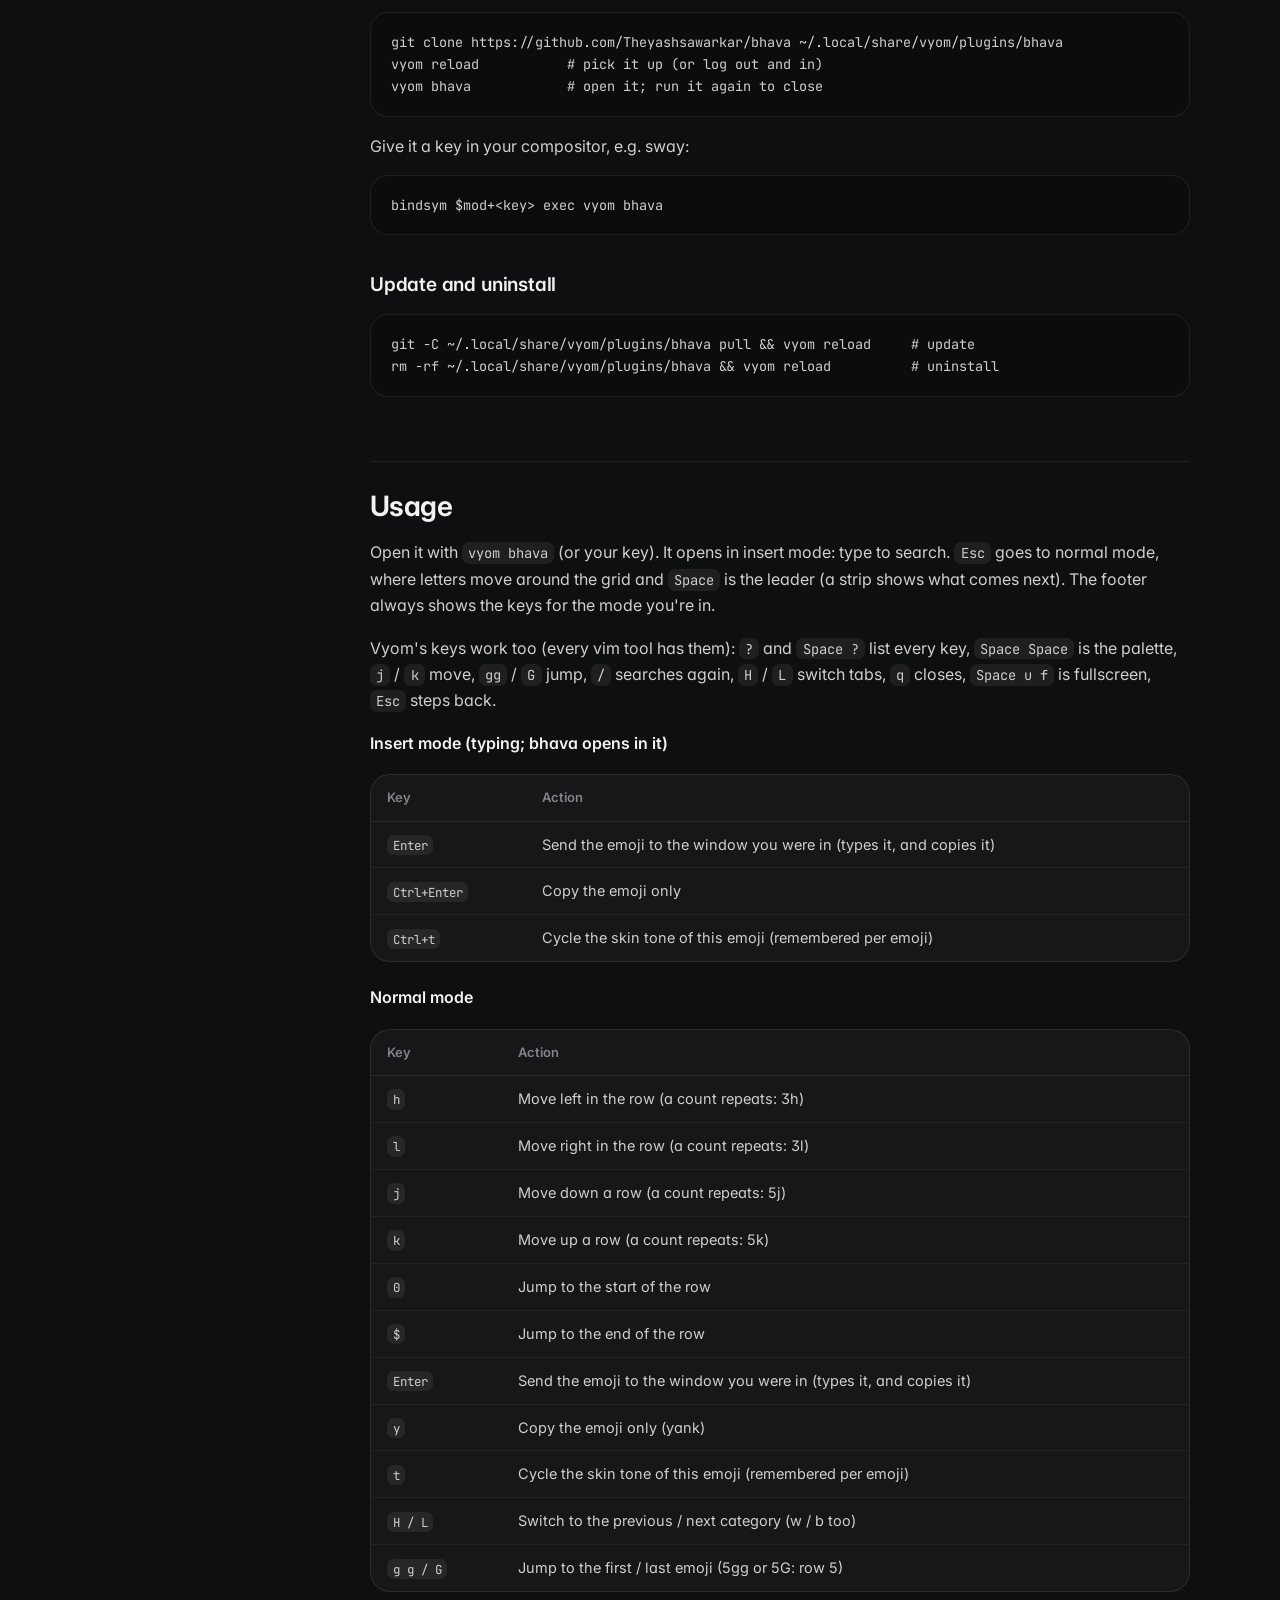
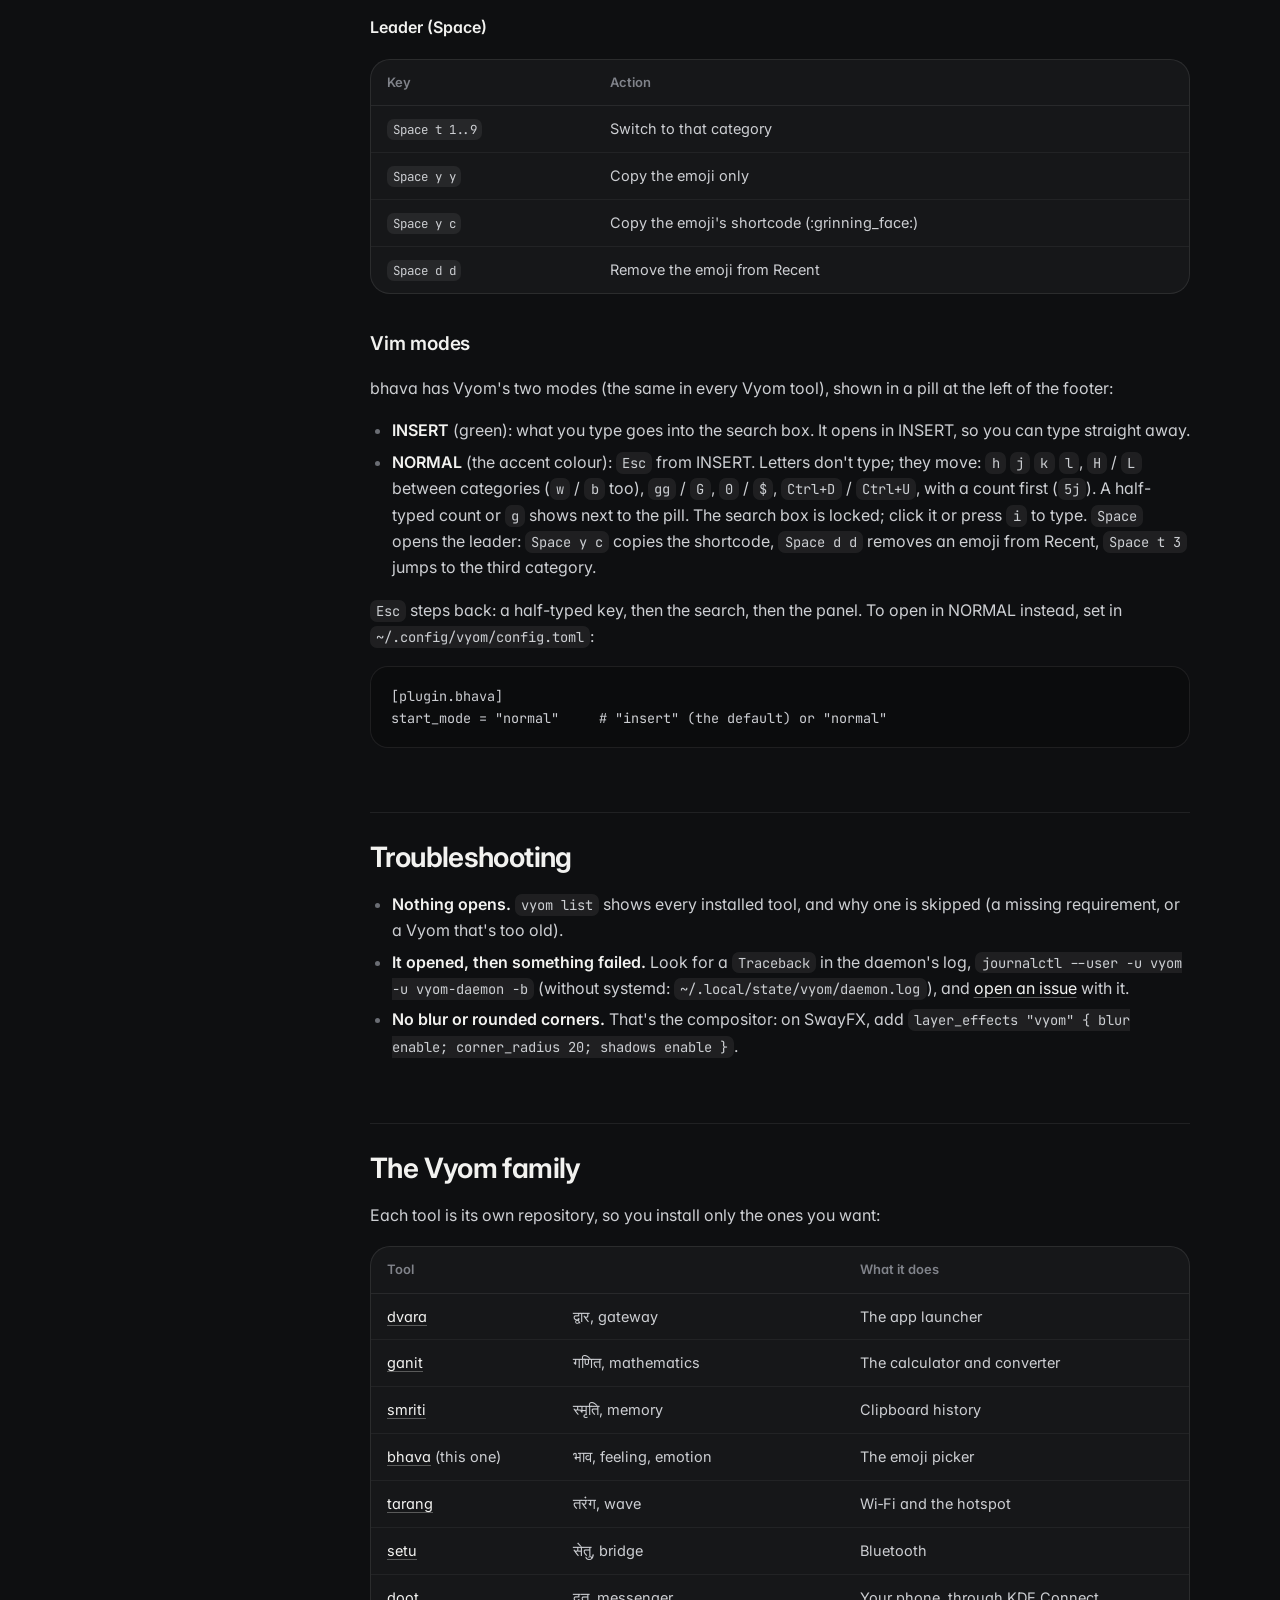
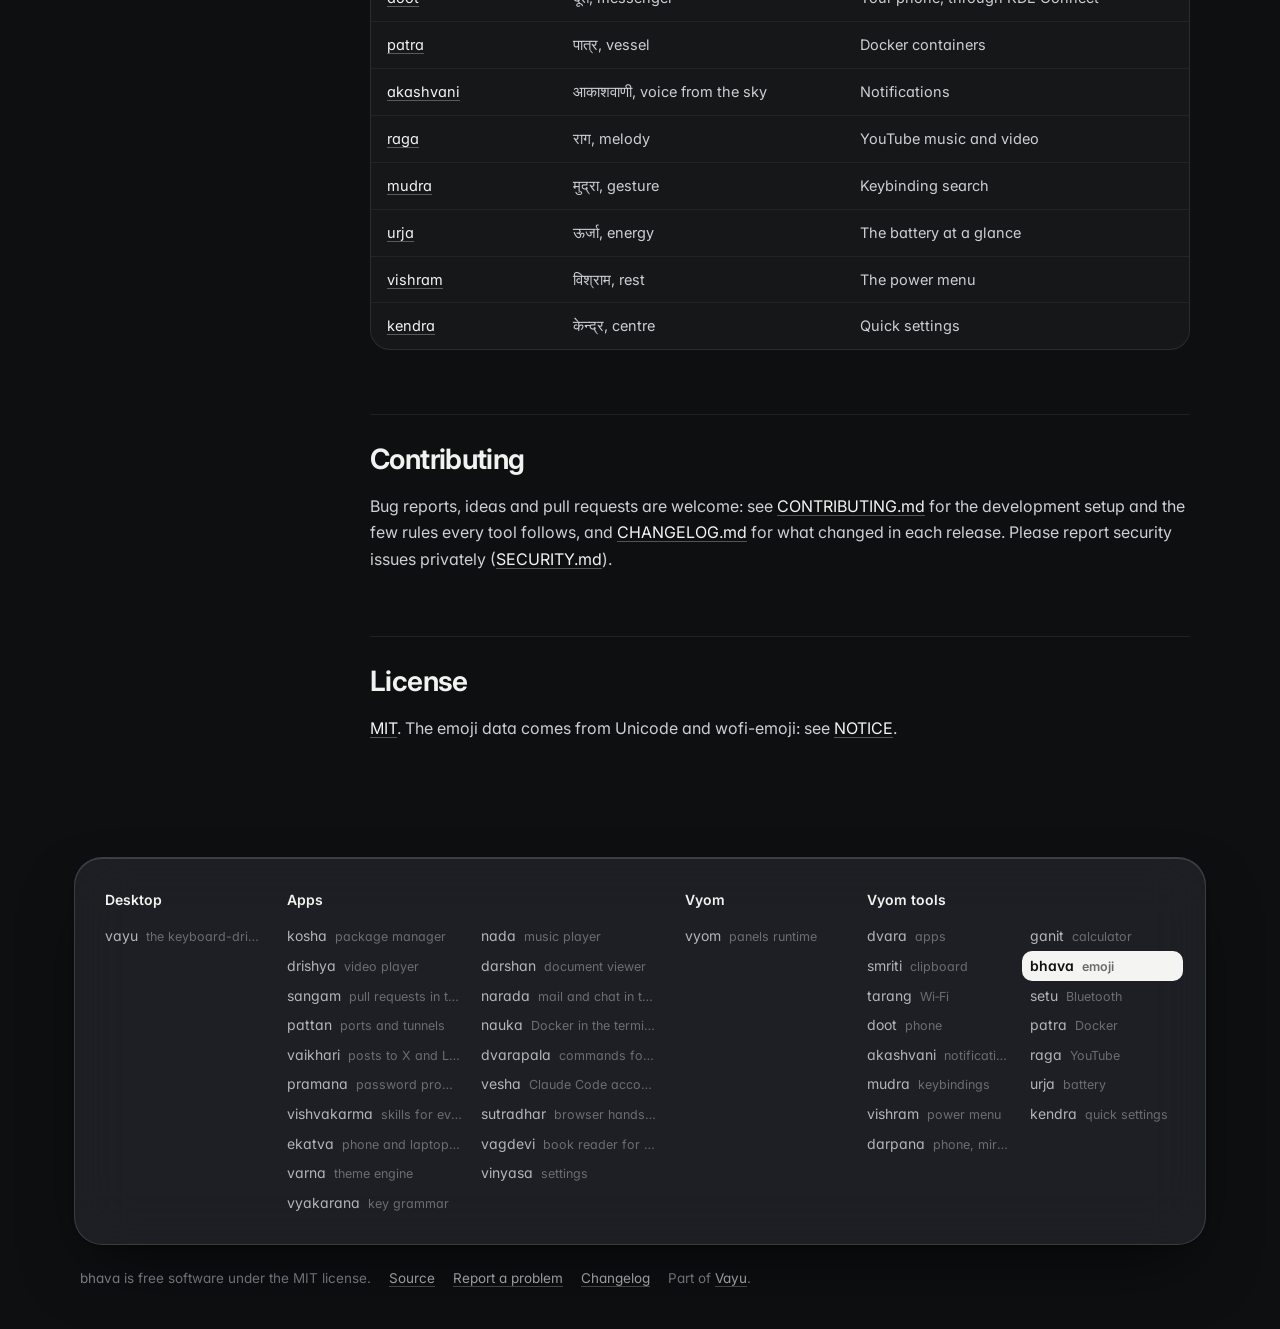
==== commit ceeb5528: "New screenshots in the Spatial look, with made-up demo data Co-Authored-By: Claude Opus 5.5 <noreply" ====
--- a/docs/index.html
+++ b/docs/index.html
@@ -13,7 +13,7 @@
 <link rel="preconnect" href="https://fonts.gstatic.com" crossorigin>
 <link href="https://fonts.googleapis.com/css2?family=Inter:wght@400;500;600;700&family=JetBrains+Mono:wght@400;500;600&family=Tiro+Devanagari+Sanskrit&display=swap" rel="stylesheet">
 <link rel="stylesheet" href="assets/site.css">
-<style>:root{--tool:#f3d47f}.backdrop:before{background-image:url("assets/screenshots/bhava.png")}</style>
+<style>:root{--tool:#f3d47f}.backdrop:before{background-image:url("assets/screenshots/bhava.webp")}</style>
 </head>
 <body class="home">
 <div class="backdrop" aria-hidden="true"></div>
@@ -29,14 +29,14 @@
 <div class="cta"><a class="btn primary" href="#install">Install</a><a class="btn" href="https://github.com/Theyashsawarkar/bhava">Source on GitHub</a><a class="btn" href="changelog.html">What's new in v0.4.1</a></div>
 <div class="meta"><span><b>v0.4.1</b> latest</span><span><b>11</b> releases</span><span><b>4</b> decisions recorded</span><span><b>MIT</b> license</span></div>
 </header>
-<figure class="shot"><img src="assets/screenshots/bhava.png" alt="bhava: emoji panel" fetchpriority="high"></figure>
+<figure class="shot"><img src="assets/screenshots/bhava.webp" alt="bhava: the emoji panel with categories on the left, the grid in the middle and the picked emoji large on the right with Type it and Copy" fetchpriority="high"></figure>
 <div class="wrap"><aside class="toc"><b>On this page</b><a class="l2" href="#features">Features</a><a class="l2" href="#install">Install</a><a class="l3" href="#requirements">Requirements</a><a class="l3" href="#install">Install</a><a class="l3" href="#update-and-uninstall">Update and uninstall</a><a class="l2" href="#usage">Usage</a><a class="l3" href="#vim-modes">Vim modes</a><a class="l2" href="#troubleshooting">Troubleshooting</a><a class="l2" href="#the-vyom-family">The Vyom family</a><a class="l2" href="#contributing">Contributing</a><a class="l2" href="#license">License</a></aside><article>
 <blockquote><p><em>Bhava</em> (भाव) is Sanskrit for "feeling, emotion": what an emoji is for: the feeling behind the words.</p></blockquote>
 <p>bhava is the emoji picker for <a href="https://github.com/Theyashsawarkar/vyom">Vyom</a>: one keyboard-driven panel that opens instantly, with live data, a preview and a key for everything. It runs on any compositor with the layer-shell protocol (sway, Hyprland, river, niri, Wayfire, labwc…). In <a href="https://github.com/Theyashsawarkar/vayu">Vayu</a>, the desktop it was built for, it replaces wofi-emoji.</p>
 <h2 id="features"><a class="anchor" href="#features">#</a>Features</h2>
 <ul><li>Every Unicode 16 emoji in a calm <strong>grid</strong> of big emoji, your recent ones first; where you are is framed in the accent colour.</li><li>A <strong>category rail</strong> on the left, with names: <code>Tab</code> / <code>Shift+Tab</code>, or <code>Ctrl+1</code>..<code>Ctrl+9</code> for the first to the ninth.</li><li><strong>Skin tones per emoji</strong>: a visible picker in the preview (<code>Ctrl+T</code>, or <code>t</code> in normal mode), remembered for that emoji.</li><li>A big preview with the name, the <code>:shortcode:</code>, the code points and the keywords, <strong>the ones your search matched in peach</strong>.</li><li><code>Enter</code> <strong>types the emoji into the window you were in</strong> (and copies it); <code>Ctrl+C</code> (or <code>Ctrl+Enter</code>) only copies.</li><li><strong>Vim modes</strong>: type to search in INSERT, <code>Esc</code> for NORMAL, then <code>h</code> <code>j</code> <code>k</code> <code>l</code>, counts, <code>gg</code> / <code>G</code>, <code>y</code> and the <code>Space</code> leader (see <a href="#vim-modes">Vim modes</a>).</li><li>Names and groups from Unicode's emoji-test.txt, keywords from wofi-emoji (MIT): see NOTICE and tools/build-data.py.</li><li>Keyboard first: every action has a key, shown in the footer for the mode you're in; the mouse works too.</li></ul>
 <p align="center">
-  <img alt="bhava in normal mode: the waving hand selected, its skin-tone picker and a count of 5 pending" src="assets/screenshots/bhava-normal.png" width="100%">
+  <img alt="bhava in normal mode after searching wave: the waving hand selected, its skin-tone picker and Type it or Copy" src="assets/screenshots/bhava-normal.webp" width="100%">
 </p>
 <h2 id="install"><a class="anchor" href="#install">#</a>Install</h2>
 <h3 id="requirements"><a class="anchor" href="#requirements">#</a>Requirements</h3>
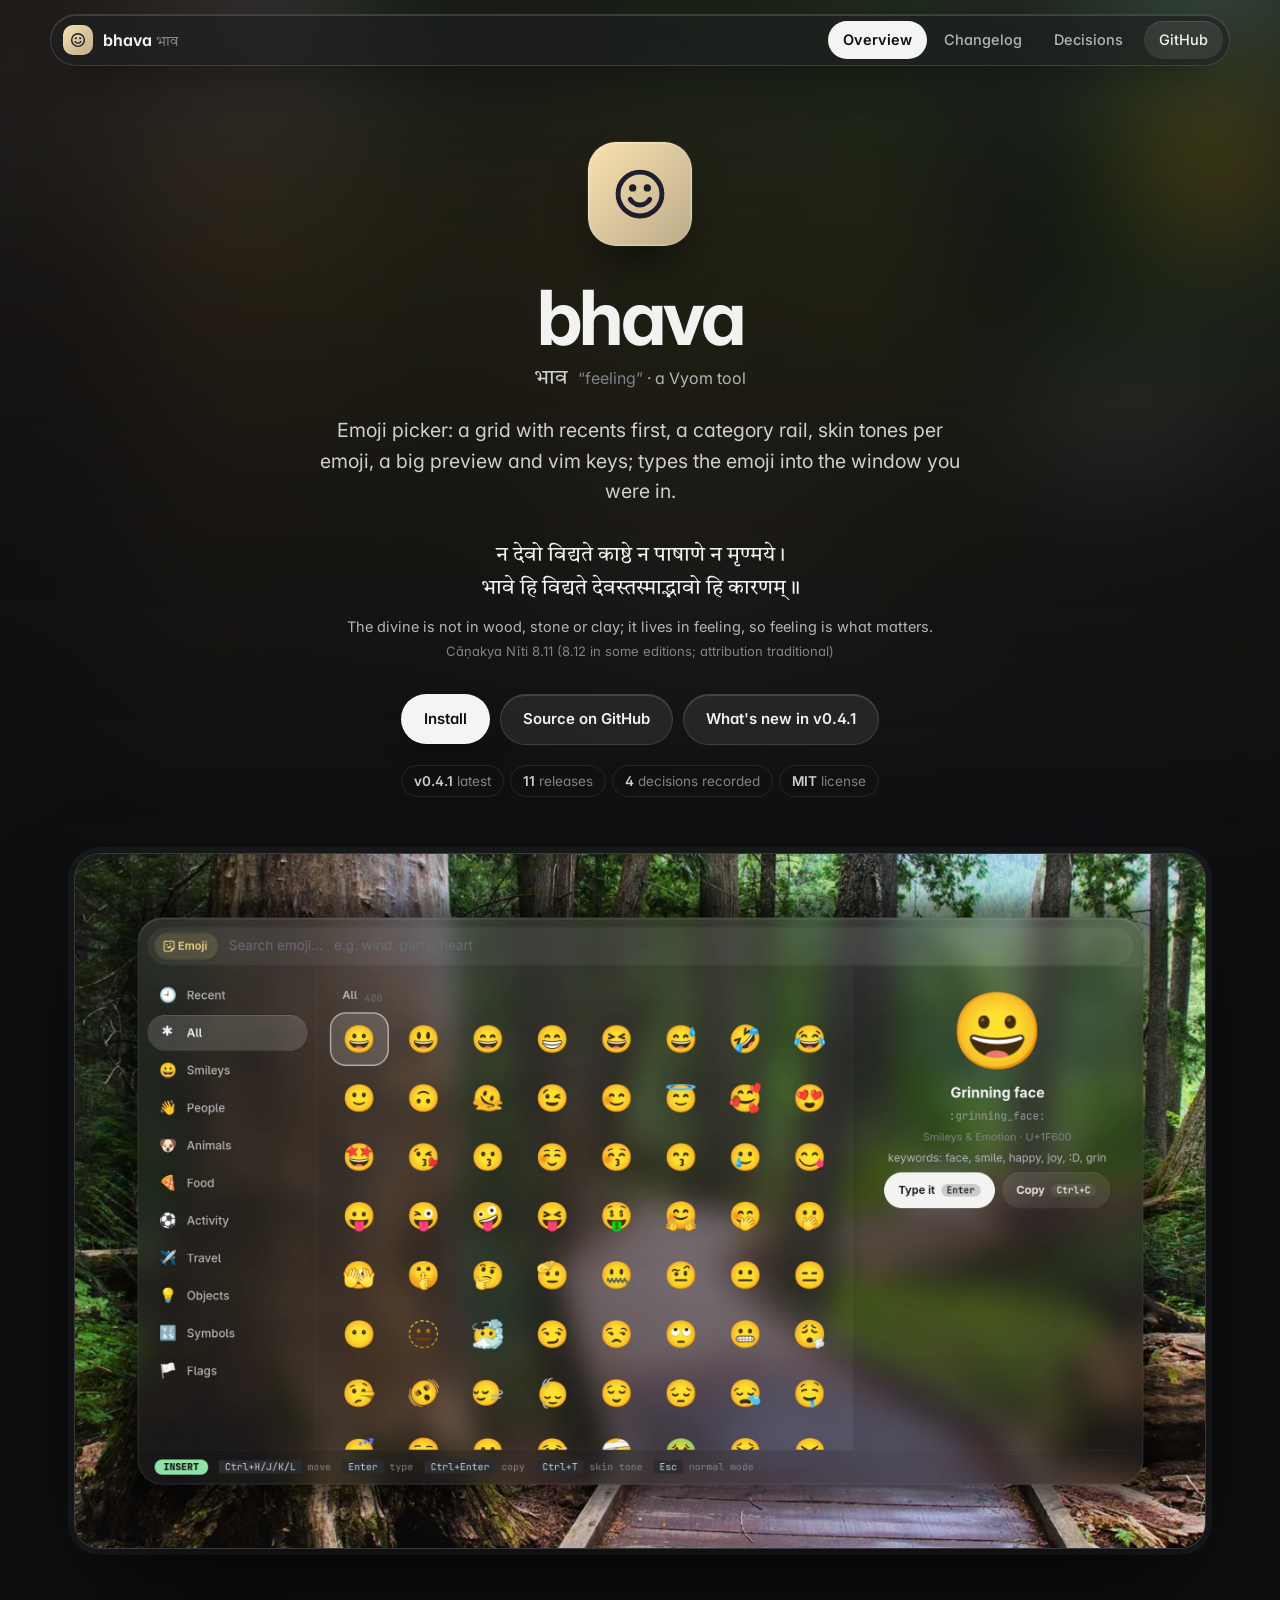
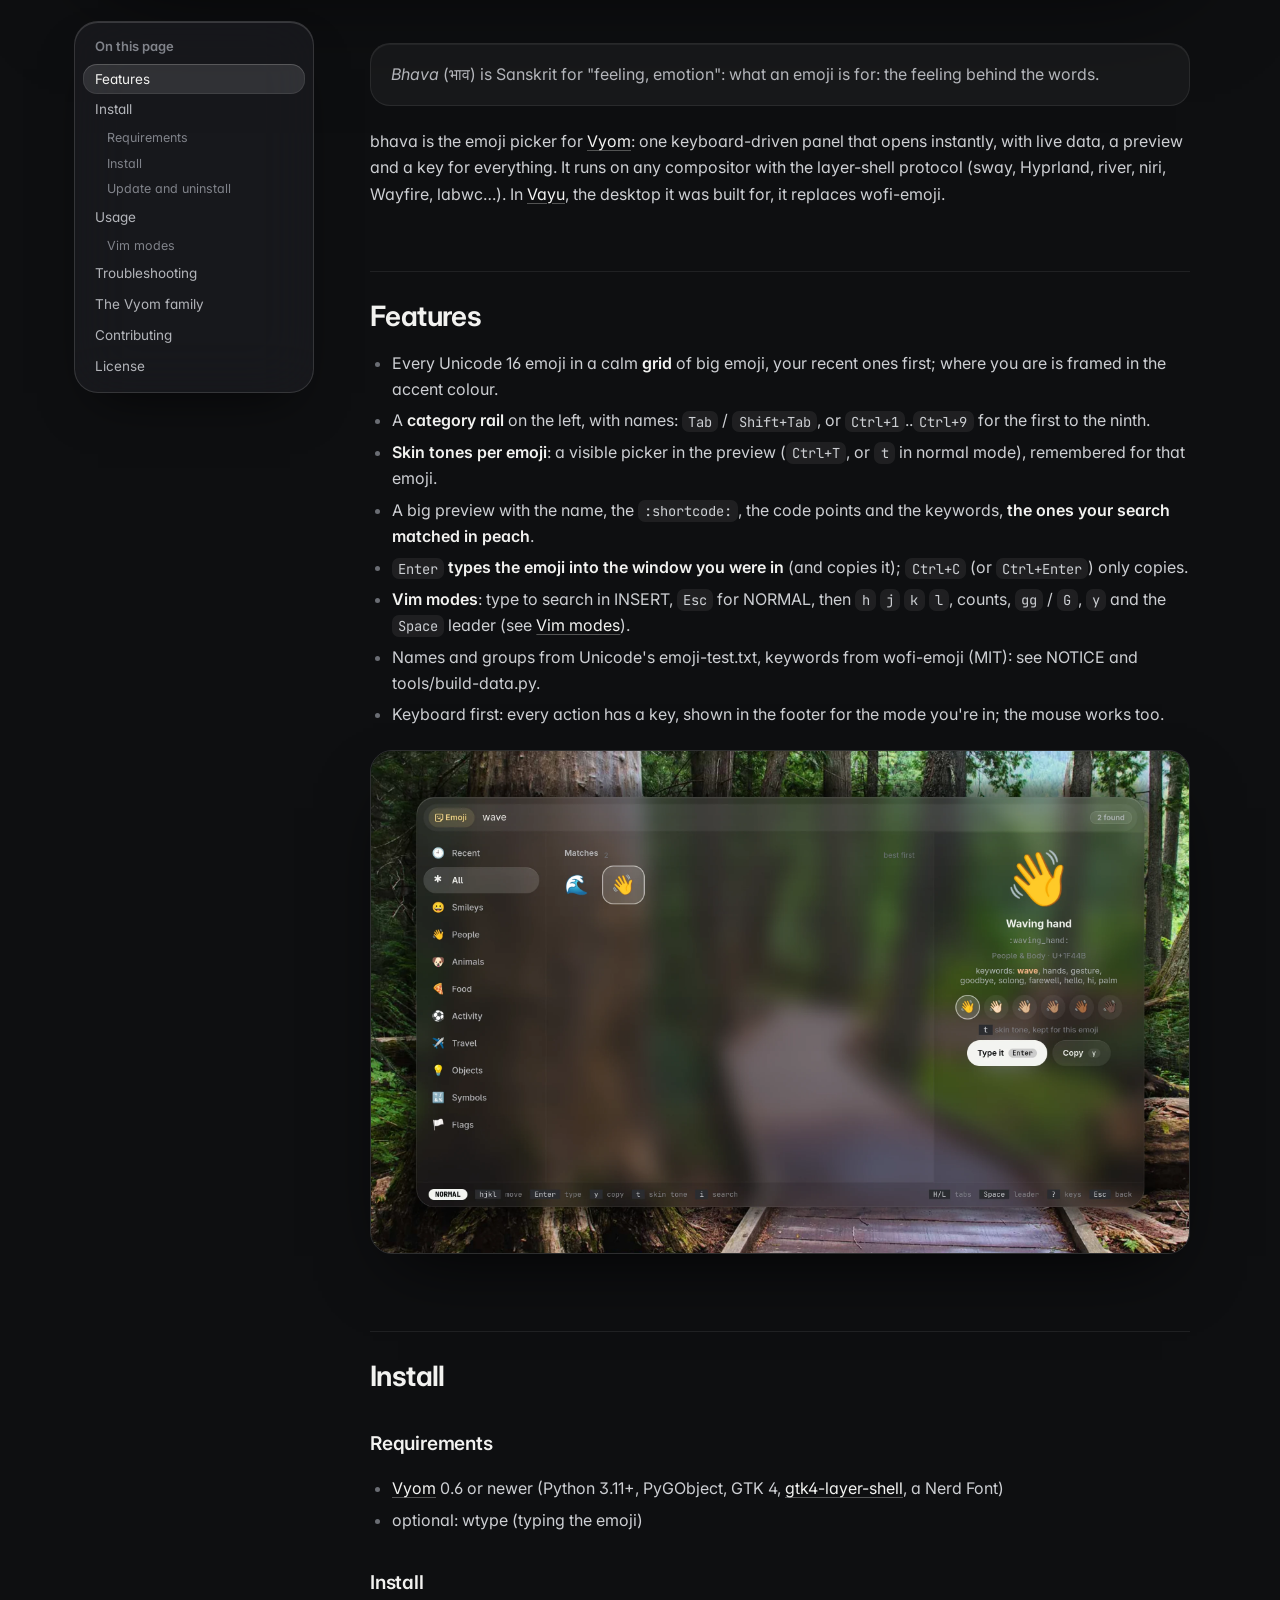
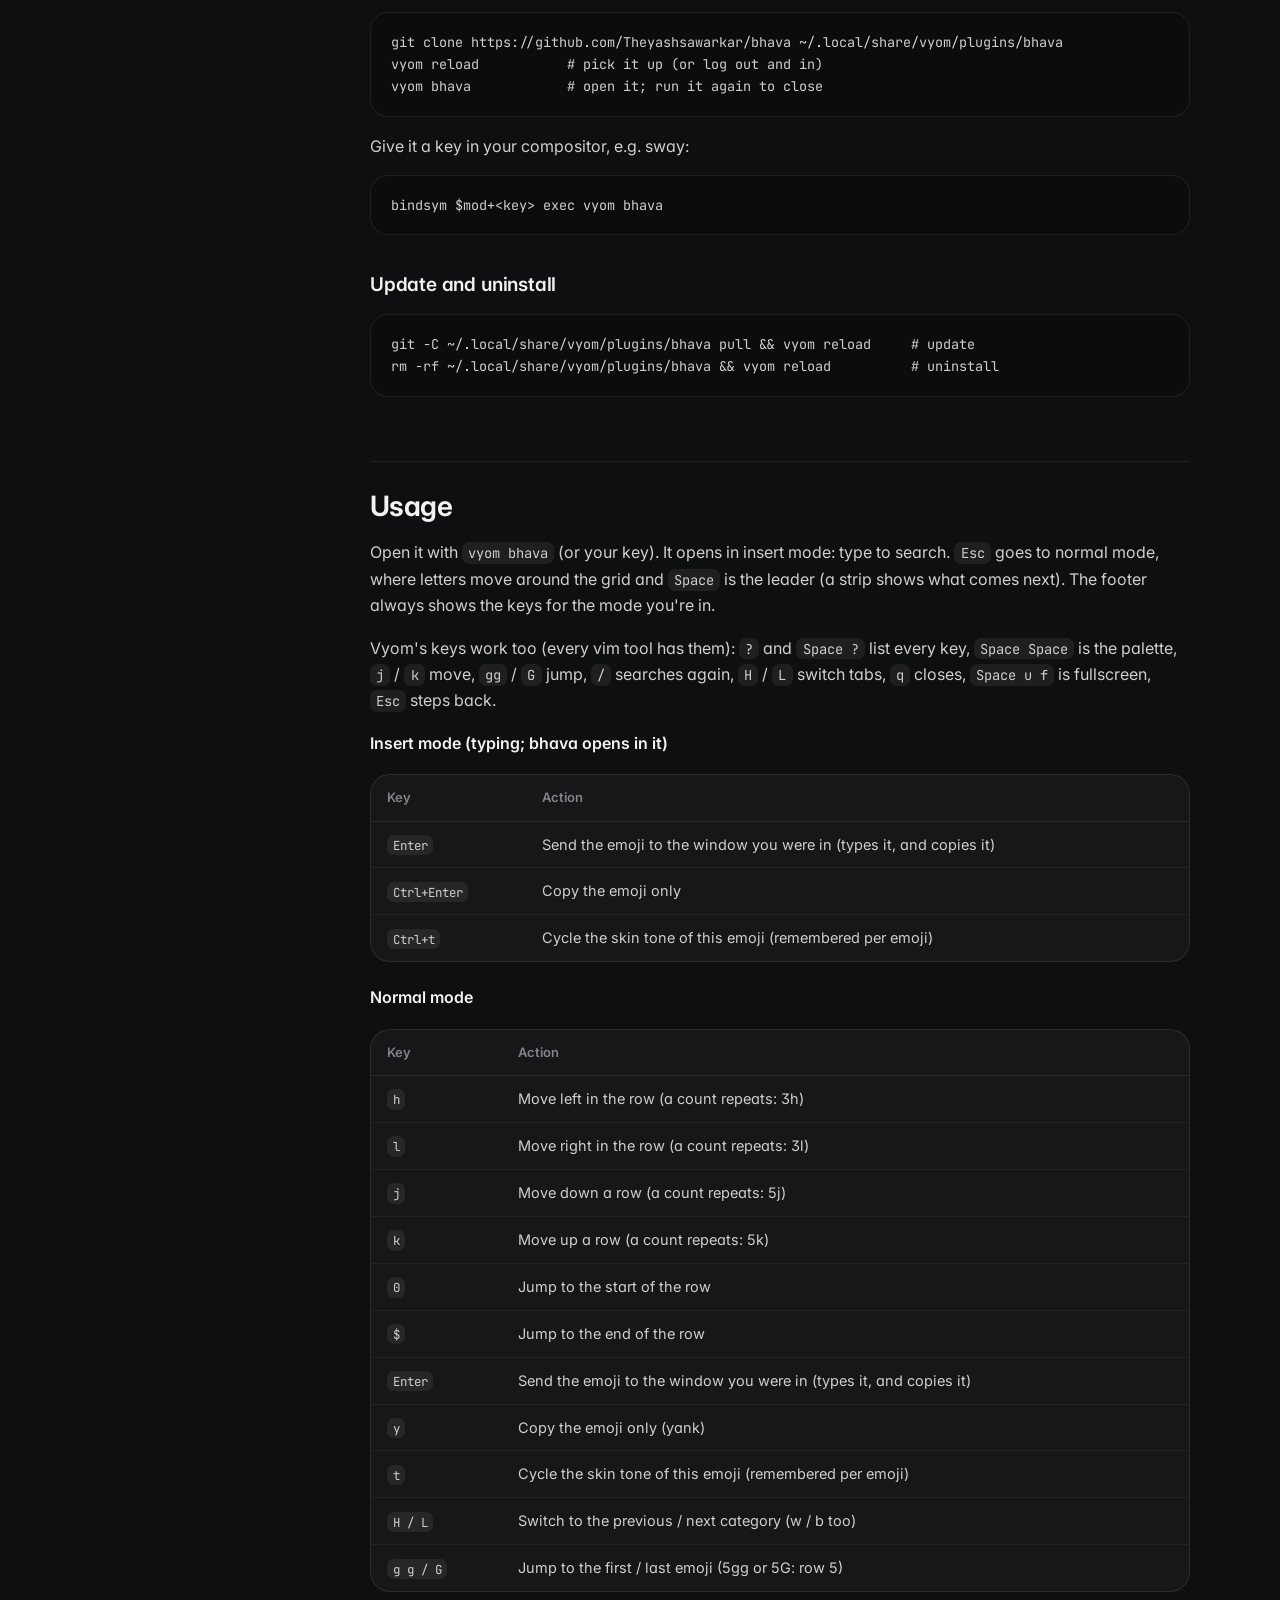
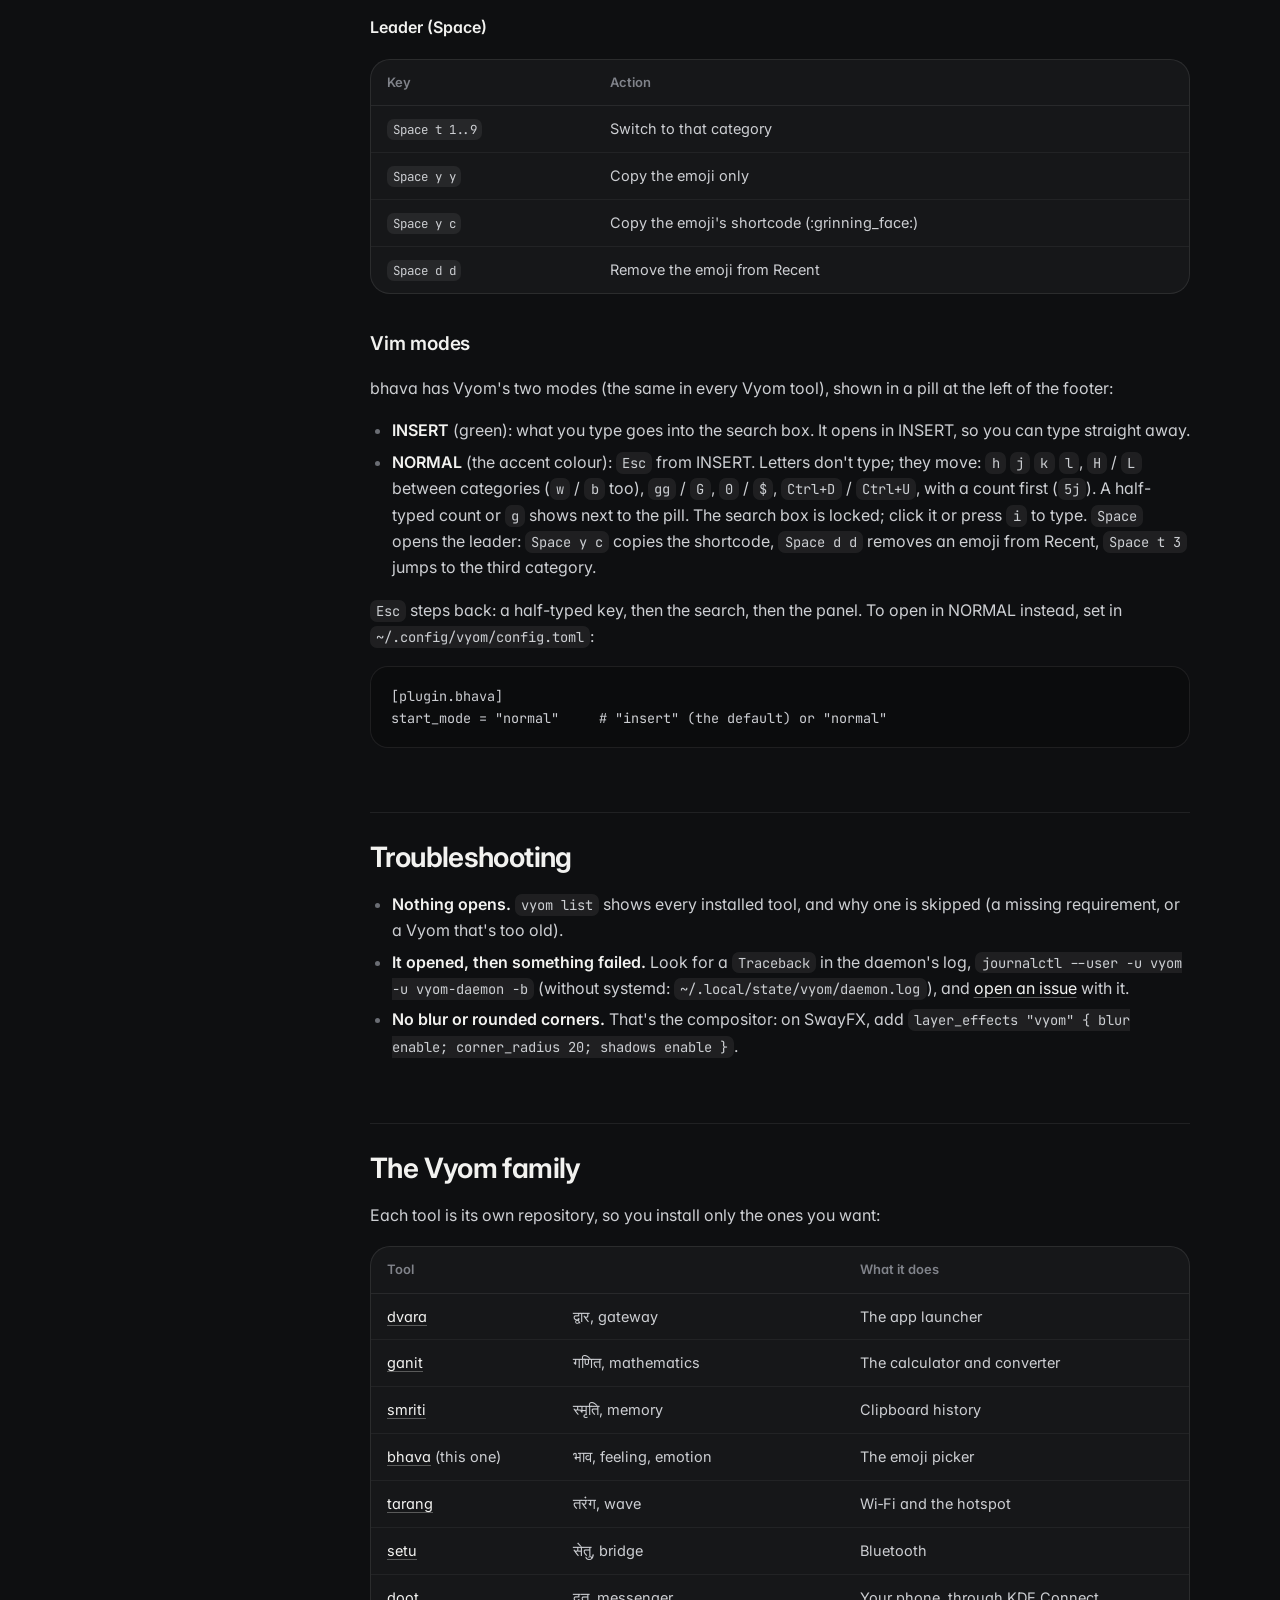
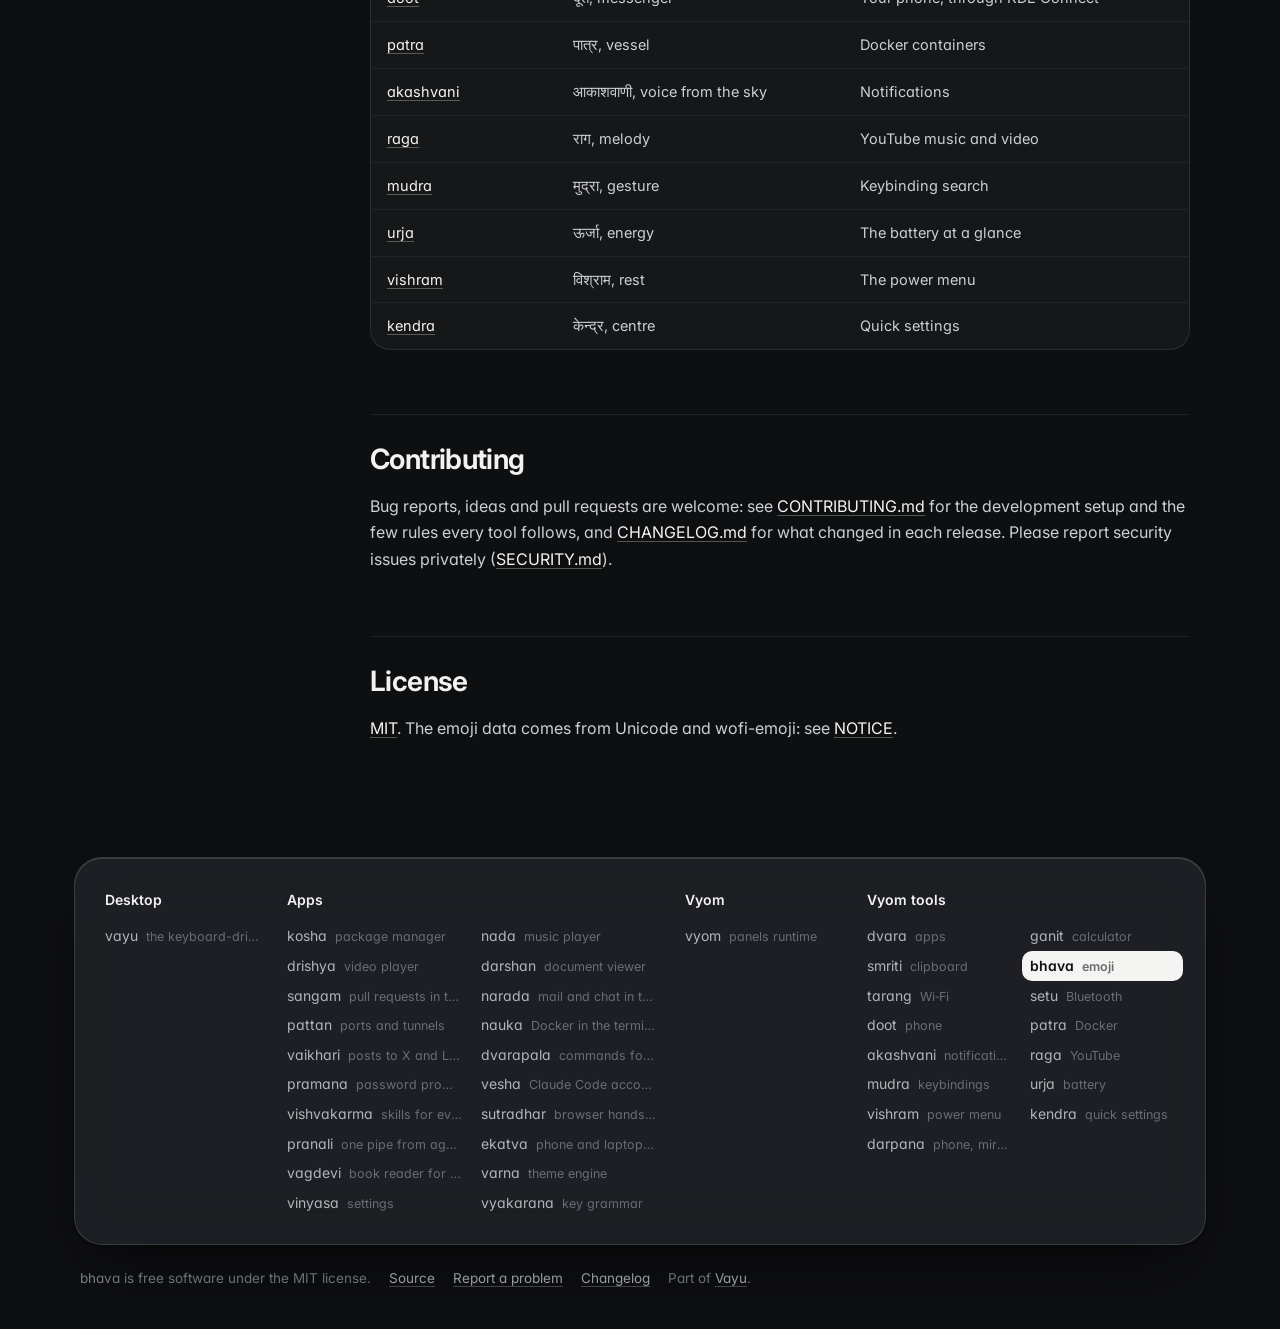
==== commit 1869d072: "Website: pranali in the family list; build-site.py passes ruff Co-Authored-By: Claude Opus 5.5 <nore" ====
--- a/docs/index.html
+++ b/docs/index.html
@@ -77,7 +77,7 @@
 <h2 id="license"><a class="anchor" href="#license">#</a>License</h2>
 <p><a href="https://github.com/Theyashsawarkar/bhava/blob/main/LICENSE">MIT</a>. The emoji data comes from Unicode and wofi-emoji: see <a href="https://github.com/Theyashsawarkar/bhava/blob/main/NOTICE">NOTICE</a>.</p>
 </article></div>
-<footer><div class="in glass"><div class=""><h4>Desktop</h4><div class="list"><a href="https://vayu.theyashsawarkar.dev/" class="">vayu <span>the keyboard-driven Wayland desktop</span></a></div></div><div class="g2"><h4>Apps</h4><div class="list"><a href="https://kosha.theyashsawarkar.dev/" class="">kosha <span>package manager</span></a><a href="https://nada.theyashsawarkar.dev/" class="">nada <span>music player</span></a><a href="https://drishya.theyashsawarkar.dev/" class="">drishya <span>video player</span></a><a href="https://darshan.theyashsawarkar.dev/" class="">darshan <span>document viewer</span></a><a href="https://sangam.theyashsawarkar.dev/" class="">sangam <span>pull requests in the terminal</span></a><a href="https://narada.theyashsawarkar.dev/" class="">narada <span>mail and chat in the terminal</span></a><a href="https://pattan.theyashsawarkar.dev/" class="">pattan <span>ports and tunnels</span></a><a href="https://nauka.theyashsawarkar.dev/" class="">nauka <span>Docker in the terminal</span></a><a href="https://vaikhari.theyashsawarkar.dev/" class="">vaikhari <span>posts to X and LinkedIn</span></a><a href="https://dvarapala.theyashsawarkar.dev/" class="">dvarapala <span>commands for AI agents, approved</span></a><a href="https://pramana.theyashsawarkar.dev/" class="">pramana <span>password prompts</span></a><a href="https://vesha.theyashsawarkar.dev/" class="">vesha <span>Claude Code accounts</span></a><a href="https://vishvakarma.theyashsawarkar.dev/" class="">vishvakarma <span>skills for every AI agent</span></a><a href="https://sutradhar.theyashsawarkar.dev/" class="">sutradhar <span>browser hands for AI agents</span></a><a href="https://ekatva.theyashsawarkar.dev/" class="">ekatva <span>phone and laptop, linked</span></a><a href="https://vagdevi.theyashsawarkar.dev/" class="">vagdevi <span>book reader for Android</span></a><a href="https://varna.theyashsawarkar.dev/" class="">varna <span>theme engine</span></a><a href="https://vinyasa.theyashsawarkar.dev/" class="">vinyasa <span>settings</span></a><a href="https://vyakarana.theyashsawarkar.dev/" class="">vyakarana <span>key grammar</span></a></div></div><div class=""><h4>Vyom</h4><div class="list"><a href="https://vyom.theyashsawarkar.dev/" class="">vyom <span>panels runtime</span></a></div></div><div class="g2"><h4>Vyom tools</h4><div class="list"><a href="https://dvara.theyashsawarkar.dev/" class="">dvara <span>apps</span></a><a href="https://ganit.theyashsawarkar.dev/" class="">ganit <span>calculator</span></a><a href="https://smriti.theyashsawarkar.dev/" class="">smriti <span>clipboard</span></a><a href="https://bhava.theyashsawarkar.dev/" class="me" aria-current="page">bhava <span>emoji</span></a><a href="https://tarang.theyashsawarkar.dev/" class="">tarang <span>Wi‑Fi</span></a><a href="https://setu.theyashsawarkar.dev/" class="">setu <span>Bluetooth</span></a><a href="https://doot.theyashsawarkar.dev/" class="">doot <span>phone</span></a><a href="https://patra.theyashsawarkar.dev/" class="">patra <span>Docker</span></a><a href="https://akashvani.theyashsawarkar.dev/" class="">akashvani <span>notifications</span></a><a href="https://raga.theyashsawarkar.dev/" class="">raga <span>YouTube</span></a><a href="https://mudra.theyashsawarkar.dev/" class="">mudra <span>keybindings</span></a><a href="https://urja.theyashsawarkar.dev/" class="">urja <span>battery</span></a><a href="https://vishram.theyashsawarkar.dev/" class="">vishram <span>power menu</span></a><a href="https://kendra.theyashsawarkar.dev/" class="">kendra <span>quick settings</span></a><a href="https://darpana.theyashsawarkar.dev/" class="">darpana <span>phone, mirrored</span></a></div></div></div>
+<footer><div class="in glass"><div class=""><h4>Desktop</h4><div class="list"><a href="https://vayu.theyashsawarkar.dev/" class="">vayu <span>the keyboard-driven Wayland desktop</span></a></div></div><div class="g2"><h4>Apps</h4><div class="list"><a href="https://kosha.theyashsawarkar.dev/" class="">kosha <span>package manager</span></a><a href="https://nada.theyashsawarkar.dev/" class="">nada <span>music player</span></a><a href="https://drishya.theyashsawarkar.dev/" class="">drishya <span>video player</span></a><a href="https://darshan.theyashsawarkar.dev/" class="">darshan <span>document viewer</span></a><a href="https://sangam.theyashsawarkar.dev/" class="">sangam <span>pull requests in the terminal</span></a><a href="https://narada.theyashsawarkar.dev/" class="">narada <span>mail and chat in the terminal</span></a><a href="https://pattan.theyashsawarkar.dev/" class="">pattan <span>ports and tunnels</span></a><a href="https://nauka.theyashsawarkar.dev/" class="">nauka <span>Docker in the terminal</span></a><a href="https://vaikhari.theyashsawarkar.dev/" class="">vaikhari <span>posts to X and LinkedIn</span></a><a href="https://dvarapala.theyashsawarkar.dev/" class="">dvarapala <span>commands for AI agents, approved</span></a><a href="https://pramana.theyashsawarkar.dev/" class="">pramana <span>password prompts</span></a><a href="https://vesha.theyashsawarkar.dev/" class="">vesha <span>Claude Code accounts</span></a><a href="https://vishvakarma.theyashsawarkar.dev/" class="">vishvakarma <span>skills for every AI agent</span></a><a href="https://sutradhar.theyashsawarkar.dev/" class="">sutradhar <span>browser hands for AI agents</span></a><a href="https://pranali.theyashsawarkar.dev/" class="">pranali <span>one pipe from agents to tools</span></a><a href="https://ekatva.theyashsawarkar.dev/" class="">ekatva <span>phone and laptop, linked</span></a><a href="https://vagdevi.theyashsawarkar.dev/" class="">vagdevi <span>book reader for Android</span></a><a href="https://varna.theyashsawarkar.dev/" class="">varna <span>theme engine</span></a><a href="https://vinyasa.theyashsawarkar.dev/" class="">vinyasa <span>settings</span></a><a href="https://vyakarana.theyashsawarkar.dev/" class="">vyakarana <span>key grammar</span></a></div></div><div class=""><h4>Vyom</h4><div class="list"><a href="https://vyom.theyashsawarkar.dev/" class="">vyom <span>panels runtime</span></a></div></div><div class="g2"><h4>Vyom tools</h4><div class="list"><a href="https://dvara.theyashsawarkar.dev/" class="">dvara <span>apps</span></a><a href="https://ganit.theyashsawarkar.dev/" class="">ganit <span>calculator</span></a><a href="https://smriti.theyashsawarkar.dev/" class="">smriti <span>clipboard</span></a><a href="https://bhava.theyashsawarkar.dev/" class="me" aria-current="page">bhava <span>emoji</span></a><a href="https://tarang.theyashsawarkar.dev/" class="">tarang <span>Wi‑Fi</span></a><a href="https://setu.theyashsawarkar.dev/" class="">setu <span>Bluetooth</span></a><a href="https://doot.theyashsawarkar.dev/" class="">doot <span>phone</span></a><a href="https://patra.theyashsawarkar.dev/" class="">patra <span>Docker</span></a><a href="https://akashvani.theyashsawarkar.dev/" class="">akashvani <span>notifications</span></a><a href="https://raga.theyashsawarkar.dev/" class="">raga <span>YouTube</span></a><a href="https://mudra.theyashsawarkar.dev/" class="">mudra <span>keybindings</span></a><a href="https://urja.theyashsawarkar.dev/" class="">urja <span>battery</span></a><a href="https://vishram.theyashsawarkar.dev/" class="">vishram <span>power menu</span></a><a href="https://kendra.theyashsawarkar.dev/" class="">kendra <span>quick settings</span></a><a href="https://darpana.theyashsawarkar.dev/" class="">darpana <span>phone, mirrored</span></a></div></div></div>
 <div class="bottom"><span>bhava is free software under the MIT license.</span><a href="https://github.com/Theyashsawarkar/bhava">Source</a><a href="https://github.com/Theyashsawarkar/bhava/issues">Report a problem</a><a href="changelog.html">Changelog</a><span>Part of <a href="https://vayu.theyashsawarkar.dev/">Vayu</a>.</span></div></footer>
 <script>
 document.querySelectorAll('pre.code').forEach(p=>{const b=document.createElement('button');b.className='copy';b.type='button';b.textContent='Copy';
